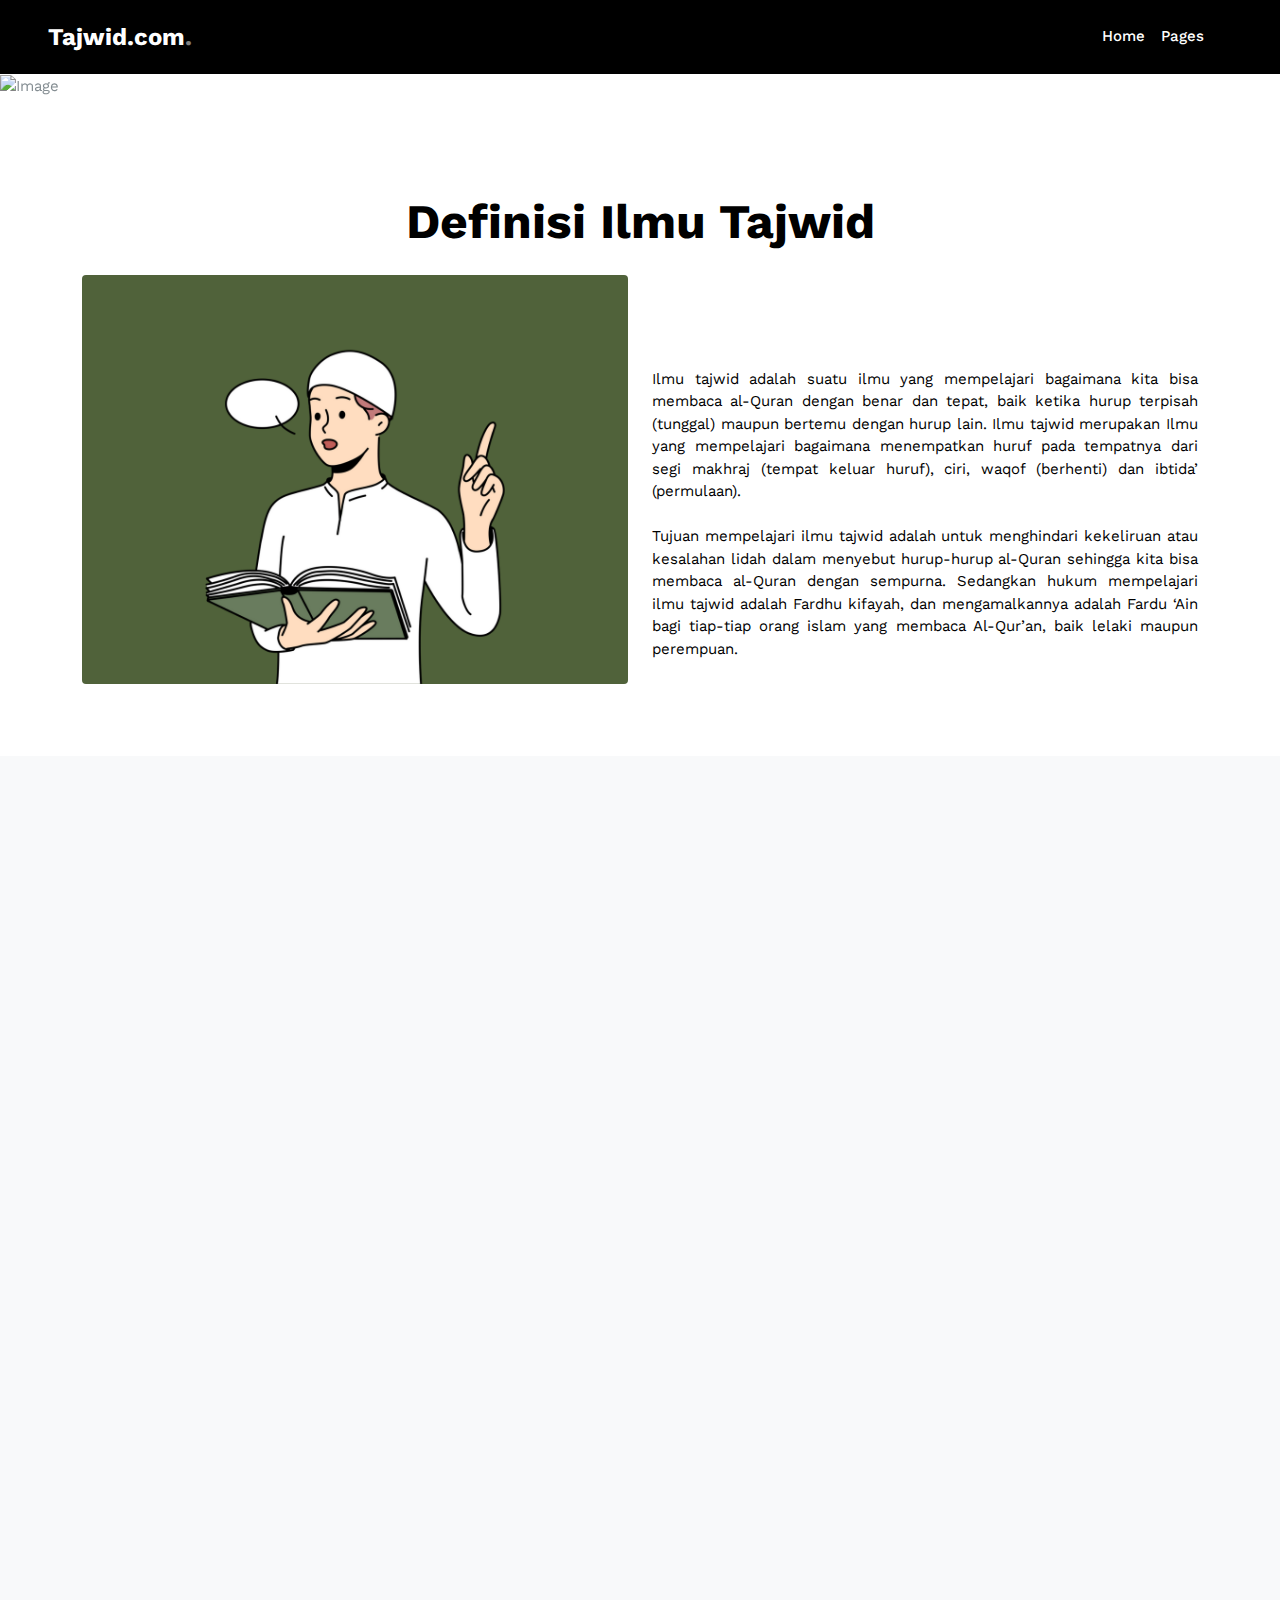
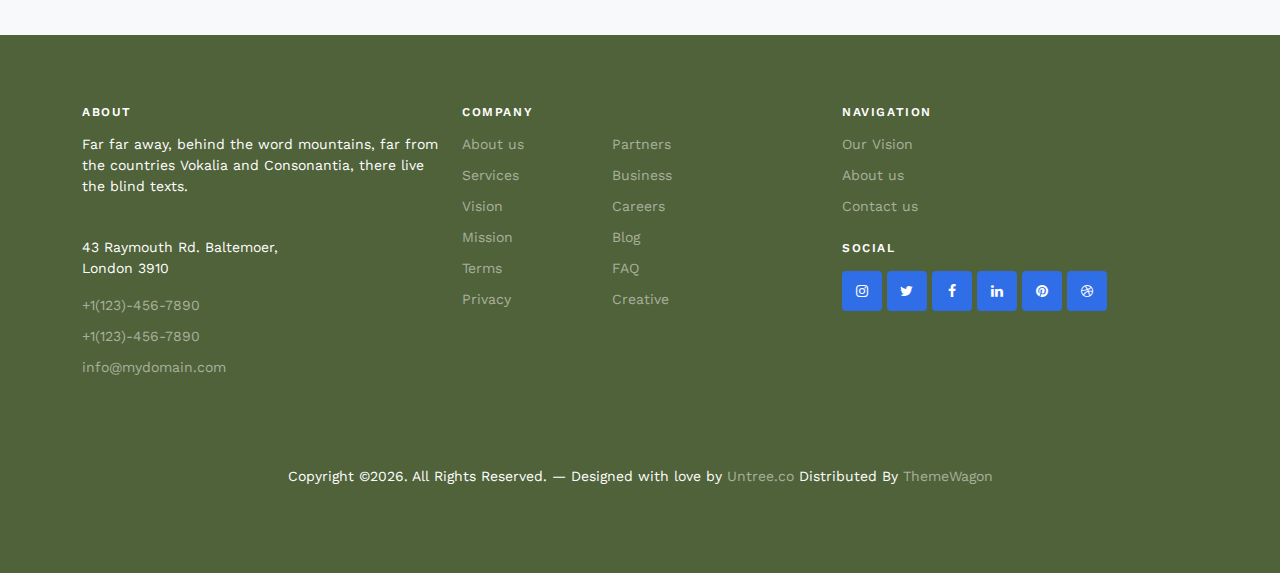
==== index.html @ 6457225d "first commit" ====
<!doctype html>
<html lang="en">
<head>
	<meta charset="utf-8">
	<meta name="viewport" content="width=device-width, initial-scale=1">
	<meta name="author" content="Untree.co">
	<link rel="shortcut icon" href="images/Logo.png">

	<meta name="description" content="" />
	<meta name="keywords" content="bootstrap, bootstrap5" />

	<link rel="preconnect" href="https://fonts.googleapis.com">
	<link rel="preconnect" href="https://fonts.gstatic.com" crossorigin>
	<link href="https://fonts.googleapis.com/css2?family=Work+Sans:wght@400;600;700&display=swap" rel="stylesheet">


	<link rel="stylesheet" href="fonts/icomoon/style.css">
	<link rel="stylesheet" href="fonts/flaticon/font/flaticon.css">

	<link rel="stylesheet" href="https://cdn.jsdelivr.net/npm/bootstrap-icons@1.8.1/font/bootstrap-icons.css">

	<link rel="stylesheet" href="css/tiny-slider.css">
	<link rel="stylesheet" href="css/aos.css">
	<link rel="stylesheet" href="css/glightbox.min.css">
	<link rel="stylesheet" href="css/style.css">

	<link rel="stylesheet" href="css/flatpickr.min.css">


	<title>Tajwid.com &mdash; Belajar Ngaji Yuk</title>
</head>
<body>

	<div class="site-mobile-menu site-navbar-target">
		<div class="site-mobile-menu-header">
			<div class="site-mobile-menu-close">
				<span class="icofont-close js-menu-toggle"></span>
			</div>
		</div>
		<div class="site-mobile-menu-body"></div>
	</div>

	<nav class="navbar navbar-expand-lg navbar-light py-lg-0 px-lg-5 wow fadeIn" data-wow-delay="0.1s" style="background-color: black;">
			<a href="index.html" class="logo m-0 float-start" >
			Tajwid.com<span class="text-black">.</span></a>
		
		<button type="button" class="navbar-toggler me-4" data-bs-toggle="collapse"
			data-bs-target="#navbarCollapse">
			<span class="navbar-toggler-icon"></span>
		</button>
		<div class="collapse navbar-collapse" id="navbarCollapse">
			<div class="navbar-nav ms-auto p-4 p-lg-0">
				<a href="index.html" class="nav-item nav-link active text-white">Home</a>
				<div class="nav-item dropdown">
					<a href="#" class="nav-link dropdown-toggle text-white" data-bs-toggle="dropdown">Pages</a>
					<div class="dropdown-menu border-light m-0">
						<a href="./Nun Sukun.html" class="dropdown-item">Hukum Nun Sukun & Tanwin</a>
						<a href="./injil.html" class="dropdown-item">Hukum Sukun Mati</a>
						<a href="./zabur.html" class="dropdown-item">Hukum Nun & Mim Tasydid</a>
						<a href="./alquran.html" class="dropdown-item">Hukum Lam Ta'rif</a>
					</div>
		</div>
	</nav>


	
	<div class="container-fluid p-0 mb-5 wow fadeIn" data-wow-delay="0.1s">
        <div id="header-carousel" class="carousel slide carousel-fade" data-bs-ride="carousel">
            <div class="carousel-inner">
                <div class="carousel-item active">
                    <img class="w-100" src="images/Landing Page.png" alt="Image">
                    <div class="carousel-caption">
                        <div class="container">
                            <div class="row justify-content-start">
                            </div>
                        </div>
                    </div>
                </div>
                <div class="carousel-item">
                    <img class="w-100" src="images/Landing Page.png" alt="Image">
                    <div class="carousel-caption">
                        <div class="container">
                            <div class="row justify-content-start">
                            </div>
                        </div>
                    </div>
                </div>
            </div>
        </div>
    </div>

	<div class="container-xxl py-5">
        <div class="container">
			<h1 class="display-5 mb-4 text-black text-center">Definisi Ilmu Tajwid</h1>
            <div class="row g-4 align-items-end mb-4">
                <div class="col-lg-6 wow fadeInUp" data-wow-delay="0.1s">
                    <img class="img-fluid rounded" src="images/Definisi (2).png">
                </div>
                <div class="col-lg-6 wow fadeInUp" data-wow-delay="0.3s">
                    <p class="mb-4 text-black justify-content-center" align="justify">
					Ilmu tajwid adalah suatu ilmu yang mempelajari bagaimana kita bisa membaca al-Quran dengan benar dan tepat, baik ketika hurup terpisah (tunggal) maupun bertemu dengan hurup lain. Ilmu tajwid merupakan Ilmu  yang  mempelajari  bagaimana  menempatkan  huruf  pada  tempatnya  dari  segi  makhraj (tempat  keluar  huruf),  ciri,  waqof (berhenti) dan ibtida’ (permulaan).
                    <br>
                    <br>
					Tujuan mempelajari ilmu tajwid adalah untuk menghindari kekeliruan atau kesalahan lidah dalam menyebut hurup-hurup al-Quran sehingga kita bisa membaca al-Quran dengan sempurna. Sedangkan hukum mempelajari ilmu tajwid adalah Fardhu kifayah, dan mengamalkannya adalah Fardu ‘Ain bagi tiap-tiap orang islam yang membaca Al-Qur’an, baik lelaki maupun perempuan.
                    </p>
                    </div>
                </div>
            </div>
        </div>
    </div>
	


<div class="section sec-portfolio bg-light pb-5	">
	<div class="container">
		<div class="row mb-5">
			<div class="col-lg-5 mx-auto text-center ">
				<h2 class="heading text-primary mb-3 text-black" data-aos="fade-up" data-aos-delay="0">Materi dalam Ilmu Tajwid</h2>
				<p class="mb-4" data-aos="fade-up" data-aos-delay="100">Mau belajar apa hari ini? </p>

				<div id="post-slider-nav" data-aos="fade-up" data-aos-delay="200">
					<button class="btn btn-primary py-2" class="prev" data-controls="prev">Prev</button>
					<button class="btn btn-primary py-2" class="next" data-controls="next">Next</button>
				</div>

			</div>
		</div>
	</div>

	<div class="post-slider-wrap" data-aos="fade-up" data-aos-delay="300">



		<div id="post-slider" class="post-slider">
			<div class="item">
				<a href="Nun Sukun.html" class="card d-block">
					<img src="images/Nun Sukun dan tanwin.jpeg" class="card-img-top" alt="Image">
					<div class="card-body">
						<h1 class="card-title text-white text-center">Hukum Nun Sukun & Tanwin</h1>
					</div>
				</a>
			</div>
			<div class="item">
				<a href="Mim Sukun.html" class="card d-block">
					<img src="images/Mim mati.jpeg" class="card-img-top" alt="Image">
					<div class="card-body">
						<h1 class="card-title text-white text-center">Hukum Mim Sukun</h1>
					</div>
				</a>
			</div>
			<div class="item">
				<a href="case-study.html" class="card d-block">
					<img src="images/Gunnah.jpeg" class="card-img-top" alt="Image">
					<div class="card-body">
						<h1 class="card-title text-white text-center">Hukum Mim & Nun Tasydid</h1>
					</div>
				</a>
			</div>
			<div class="item">
				<a href="case-study.html" class="card d-block">
					<img src="images/Alif Lam.jpeg" class="card-img-top" alt="Image">
					<div class="card-body">
						<h1 class="card-title text-white text-center">Hukum Lam Ta'rif</h1>
					</div>
				</a>
			</div>
			<div class="item">
				<a href="case-study.html" class="card d-block">
					<img src="images/Allah.jpeg" class="card-img-top" alt="Image">
					<div class="card-body">
						<h1 class="card-title text-white text-center">Hukum Lam Tebal dan Tipis</h1>
					</div>
				</a>
			</div>
			<div class="item">
				<a href="case-study.html" class="card d-block">
					<img src="images/Mad.jpeg" class="card-img-top" alt="Image">
					<div class="card-body">
						<h1 class="card-title text-white text-center">Hukum Bacaan Panjang</h1>
					</div>
				</a>
			</div>
			<div class="item">
				<a href="case-study.html" class="card d-block">
					<img src="images/Qalqalah.jpeg" class="card-img-top" alt="Image">
					<div class="card-body">
						<h1 class="card-title text-white text-center">Hukum Qalqalah</h1>
					</div>
				</a>
			</div>
		</div>
	</div>


</div>

<!--div class="section sec-testimonial bg-light">
	<div class="container">
		<div class="row mb-5 justify-content-center">
			<div class="col-lg-6 text-center">
				<h2 class="heading text-primary">Testimonials</h2>
			</div>

		</div>


		<div class="testimonial-slider-wrap">
			<div class="testimonial-slider" id="testimonial-slider">
				<div class="item">
					<div class="testimonial-half d-lg-flex bg-white">
						<div class="img" style="background-image: url('images/img-4.jpg')">

						</div>
						<div class="text">
							<blockquote>
								<p>Far far away, behind the word mountains, far from the countries Vokalia and Consonantia, there live the blind texts. Separated they live in Bookmarksgrove right at the coast of the Semantics, a large language ocean.</p>
							</blockquote>
							<div class="author">
								<strong class="d-block text-black">John Campbell</strong>
								<span>CEO & Co-founder</span>
							</div>
						</div>
					</div>
				</div>

				<div class="item">
					<div class="testimonial-half d-lg-flex bg-white">
						<div class="img" style="background-image: url('images/img-3.jpg')">

						</div>
						<div class="text">
							<blockquote>
								<p>Far far away, behind the word mountains, far from the countries Vokalia and Consonantia, there live the blind texts. Separated they live in Bookmarksgrove right at the coast of the Semantics, a large language ocean.</p>
							</blockquote>
							<div class="author">
								<strong class="d-block text-black">John Campbell</strong>
								<span>CEO & Co-founder</span>
							</div>
						</div>
					</div>
				</div>

				<div class="item">
					<div class="testimonial-half d-lg-flex bg-white">
						<div class="img" style="background-image: url('images/img-2.jpg')">

						</div>
						<div class="text">
							<blockquote>
								<p>Far far away, behind the word mountains, far from the countries Vokalia and Consonantia, there live the blind texts. Separated they live in Bookmarksgrove right at the coast of the Semantics, a large language ocean.</p>
							</blockquote>
							<div class="author">
								<strong class="d-block text-black">John Campbell</strong>
								<span>CEO & Co-founder</span>
							</div>
						</div>
					</div>
				</div>
			</div>
		</div>
	</div>
</div>



<div class="section sec-news">
	<div class="container">
		<div class="row mb-5">
			<div class="col-lg-7">
				<h2 class="heading text-primary">Latest News</h2>
			</div>
		</div>

		<div class="row">
			<div class="col-lg-4">
				<div class="card post-entry">
					<a href="single.html"><img src="images/img-1.jpg" class="card-img-top" alt="Image"></a>
					<div class="card-body">
						<div><span class="text-uppercase font-weight-bold date">Jan 20, 2021</span></div>
						<h5 class="card-title"><a href="single.html">Behind the word mountains</a></h5>
						<p>Far far away, behind the word mountains, far from the countries Vokalia and Consonantia, there live the blind texts. </p>
						<p class="mt-5 mb-0"><a href="#">Read more</a></p>
					</div>
				</div>
			</div>

			<div class="col-lg-4">
				<div class="card post-entry">
					<a href="single.html"><img src="images/img-2.jpg" class="card-img-top" alt="Image"></a>
					<div class="card-body">
						<div><span class="text-uppercase font-weight-bold date">Jan 20, 2021</span></div>
						<h5 class="card-title"><a href="single.html">Behind the word mountains</a></h5>
						<p>Far far away, behind the word mountains, far from the countries Vokalia and Consonantia, there live the blind texts. </p>
						<p class="mt-5 mb-0"><a href="#">Read more</a></p>
					</div>
				</div>
			</div>

			<div class="col-lg-4">
				<div class="card post-entry">
					<a href="single.html"><img src="images/img-3.jpg" class="card-img-top" alt="Image"></a>
					<div class="card-body">
						<div><span class="text-uppercase font-weight-bold date">Jan 20, 2021</span></div>
						<h5 class="card-title"><a href="single.html">Behind the word mountains</a></h5>
						<p>Far far away, behind the word mountains, far from the countries Vokalia and Consonantia, there live the blind texts. </p>
						<p class="mt-5 mb-0"><a href="single.html">Read more</a></p>
					</div>
				</div>
			</div>


		</div>
	</div>
</div-->

<div class="site-footer">
	<div class="container">
		<div class="row">
			<div class="col-lg-4">
				<div class="widget">
					<h3>About</h3>
					<p>Far far away, behind the word mountains, far from the countries Vokalia and Consonantia, there live the blind texts.</p>
				</div> <!-- /.widget -->
				<div class="widget">
					<address>43 Raymouth Rd. Baltemoer, <br> London 3910</address>
					<ul class="list-unstyled links">
						<li><a href="tel://11234567890">+1(123)-456-7890</a></li>
						<li><a href="tel://11234567890">+1(123)-456-7890</a></li>
						<li><a href="mailto:info@mydomain.com">info@mydomain.com</a></li>
					</ul>
				</div> <!-- /.widget -->
			</div> <!-- /.col-lg-4 -->
			<div class="col-lg-4">
				<div class="widget">
					<h3>Company</h3>
					<ul class="list-unstyled float-start links">
						<li><a href="#">About us</a></li>
						<li><a href="#">Services</a></li>
						<li><a href="#">Vision</a></li>
						<li><a href="#">Mission</a></li>
						<li><a href="#">Terms</a></li>
						<li><a href="#">Privacy</a></li>
					</ul>
					<ul class="list-unstyled float-start links">
						<li><a href="#">Partners</a></li>
						<li><a href="#">Business</a></li>
						<li><a href="#">Careers</a></li>
						<li><a href="#">Blog</a></li>
						<li><a href="#">FAQ</a></li>
						<li><a href="#">Creative</a></li>
					</ul>
				</div> <!-- /.widget -->
			</div> <!-- /.col-lg-4 -->
			<div class="col-lg-4">
				<div class="widget">
					<h3>Navigation</h3>
					<ul class="list-unstyled links mb-4">
						<li><a href="#">Our Vision</a></li>
						<li><a href="#">About us</a></li>
						<li><a href="#">Contact us</a></li>
					</ul>

					<h3>Social</h3>
					<ul class="list-unstyled social">
						<li><a href="#"><span class="icon-instagram"></span></a></li>
						<li><a href="#"><span class="icon-twitter"></span></a></li>
						<li><a href="#"><span class="icon-facebook"></span></a></li>
						<li><a href="#"><span class="icon-linkedin"></span></a></li>
						<li><a href="#"><span class="icon-pinterest"></span></a></li>
						<li><a href="#"><span class="icon-dribbble"></span></a></li>
					</ul>
				</div> <!-- /.widget -->
			</div> <!-- /.col-lg-4 -->
		</div> <!-- /.row -->

		<div class="row mt-5">
			<div class="col-12 text-center">
					<!-- 
              **==========
              NOTE: 
              Please don't remove this copyright link unless you buy the license here https://untree.co/license/  
              **==========
            -->

            <p>Copyright &copy;<script>document.write(new Date().getFullYear());</script>. All Rights Reserved. &mdash; Designed with love by <a href="https://untree.co">Untree.co</a> Distributed By <a href="https://themewagon.com">ThemeWagon</a> <!-- License information: https://untree.co/license/ -->
            </p>
          </div>
        </div>
      </div> <!-- /.container -->
    </div> <!-- /.site-footer -->

    <!-- Preloader -->
    <div id="overlayer"></div>
    <div class="loader">
    	<div class="spinner-border text-primary" role="status">
    		<span class="visually-hidden">Loading...</span>
    	</div>
    </div>


    <script src="js/bootstrap.bundle.min.js"></script>
    <script src="js/tiny-slider.js"></script>

    <script src="js/flatpickr.min.js"></script>


    <script src="js/aos.js"></script>
    <script src="js/glightbox.min.js"></script>
    <script src="js/navbar.js"></script>
    <script src="js/counter.js"></script>
    <script src="js/custom.js"></script>
  </body>
  </html>
---- fonts/icomoon/style.css ----
@font-face {
  font-family: 'icomoon';
  src:  url('fonts/icomoon.eot?10si43');
  src:  url('fonts/icomoon.eot?10si43#iefix') format('embedded-opentype'),
    url('fonts/icomoon.ttf?10si43') format('truetype'),
    url('fonts/icomoon.woff?10si43') format('woff'),
    url('fonts/icomoon.svg?10si43#icomoon') format('svg');
  font-weight: normal;
  font-style: normal;
}

[class^="icon-"], [class*=" icon-"] {
  /* use !important to prevent issues with browser extensions that change fonts */
  font-family: 'icomoon' !important;
  speak: none;
  font-style: normal;
  font-weight: normal;
  font-variant: normal;
  text-transform: none;
  line-height: 1;

  /* Better Font Rendering =========== */
  -webkit-font-smoothing: antialiased;
  -moz-osx-font-smoothing: grayscale;
}

.icon-asterisk:before {
  content: "\f069";
}
.icon-plus:before {
  content: "\f067";
}
.icon-question:before {
  content: "\f128";
}
.icon-minus:before {
  content: "\f068";
}
.icon-glass:before {
  content: "\f000";
}
.icon-music:before {
  content: "\f001";
}
.icon-search:before {
  content: "\f002";
}
.icon-envelope-o:before {
  content: "\f003";
}
.icon-heart:before {
  content: "\f004";
}
.icon-star:before {
  content: "\f005";
}
.icon-star-o:before {
  content: "\f006";
}
.icon-user:before {
  content: "\f007";
}
.icon-film:before {
  content: "\f008";
}
.icon-th-large:before {
  content: "\f009";
}
.icon-th:before {
  content: "\f00a";
}
.icon-th-list:before {
  content: "\f00b";
}
.icon-check:before {
  content: "\f00c";
}
.icon-close:before {
  content: "\f00d";
}
.icon-remove:before {
  content: "\f00d";
}
.icon-times:before {
  content: "\f00d";
}
.icon-search-plus:before {
  content: "\f00e";
}
.icon-search-minus:before {
  content: "\f010";
}
.icon-power-off:before {
  content: "\f011";
}
.icon-signal:before {
  content: "\f012";
}
.icon-cog:before {
  content: "\f013";
}
.icon-gear:before {
  content: "\f013";
}
.icon-trash-o:before {
  content: "\f014";
}
.icon-home:before {
  content: "\f015";
}
.icon-file-o:before {
  content: "\f016";
}
.icon-clock-o:before {
  content: "\f017";
}
.icon-road:before {
  content: "\f018";
}
.icon-download:before {
  content: "\f019";
}
.icon-arrow-circle-o-down:before {
  content: "\f01a";
}
.icon-arrow-circle-o-up:before {
  content: "\f01b";
}
.icon-inbox:before {
  content: "\f01c";
}
.icon-play-circle-o:before {
  content: "\f01d";
}
.icon-repeat:before {
  content: "\f01e";
}
.icon-rotate-right:before {
  content: "\f01e";
}
.icon-refresh:before {
  content: "\f021";
}
.icon-list-alt:before {
  content: "\f022";
}
.icon-lock:before {
  content: "\f023";
}
.icon-flag:before {
  content: "\f024";
}
.icon-headphones:before {
  content: "\f025";
}
.icon-volume-off:before {
  content: "\f026";
}
.icon-volume-down:before {
  content: "\f027";
}
.icon-volume-up:before {
  content: "\f028";
}
.icon-qrcode:before {
  content: "\f029";
}
.icon-barcode:before {
  content: "\f02a";
}
.icon-tag:before {
  content: "\f02b";
}
.icon-tags:before {
  content: "\f02c";
}
.icon-book:before {
  content: "\f02d";
}
.icon-bookmark:before {
  content: "\f02e";
}
.icon-print:before {
  content: "\f02f";
}
.icon-camera:before {
  content: "\f030";
}
.icon-font:before {
  content: "\f031";
}
.icon-bold:before {
  content: "\f032";
}
.icon-italic:before {
  content: "\f033";
}
.icon-text-height:before {
  content: "\f034";
}
.icon-text-width:before {
  content: "\f035";
}
.icon-align-left:before {
  content: "\f036";
}
.icon-align-center:before {
  content: "\f037";
}
.icon-align-right:before {
  content: "\f038";
}
.icon-align-justify:before {
  content: "\f039";
}
.icon-list:before {
  content: "\f03a";
}
.icon-dedent:before {
  content: "\f03b";
}
.icon-outdent:before {
  content: "\f03b";
}
.icon-indent:before {
  content: "\f03c";
}
.icon-video-camera:before {
  content: "\f03d";
}
.icon-image:before {
  content: "\f03e";
}
.icon-photo:before {
  content: "\f03e";
}
.icon-picture-o:before {
  content: "\f03e";
}
.icon-pencil:before {
  content: "\f040";
}
.icon-map-marker:before {
  content: "\f041";
}
.icon-adjust:before {
  content: "\f042";
}
.icon-tint:before {
  content: "\f043";
}
.icon-edit:before {
  content: "\f044";
}
.icon-pencil-square-o:before {
  content: "\f044";
}
.icon-share-square-o:before {
  content: "\f045";
}
.icon-check-square-o:before {
  content: "\f046";
}
.icon-arrows:before {
  content: "\f047";
}
.icon-step-backward:before {
  content: "\f048";
}
.icon-fast-backward:before {
  content: "\f049";
}
.icon-backward:before {
  content: "\f04a";
}
.icon-play:before {
  content: "\f04b";
}
.icon-pause:before {
  content: "\f04c";
}
.icon-stop:before {
  content: "\f04d";
}
.icon-forward:before {
  content: "\f04e";
}
.icon-fast-forward:before {
  content: "\f050";
}
.icon-step-forward:before {
  content: "\f051";
}
.icon-eject:before {
  content: "\f052";
}
.icon-chevron-left:before {
  content: "\f053";
}
.icon-chevron-right:before {
  content: "\f054";
}
.icon-plus-circle:before {
  content: "\f055";
}
.icon-minus-circle:before {
  content: "\f056";
}
.icon-times-circle:before {
  content: "\f057";
}
.icon-check-circle:before {
  content: "\f058";
}
.icon-question-circle:before {
  content: "\f059";
}
.icon-info-circle:before {
  content: "\f05a";
}
.icon-crosshairs:before {
  content: "\f05b";
}
.icon-times-circle-o:before {
  content: "\f05c";
}
.icon-check-circle-o:before {
  content: "\f05d";
}
.icon-ban:before {
  content: "\f05e";
}
.icon-arrow-left:before {
  content: "\f060";
}
.icon-arrow-right:before {
  content: "\f061";
}
.icon-arrow-up:before {
  content: "\f062";
}
.icon-arrow-down:before {
  content: "\f063";
}
.icon-mail-forward:before {
  content: "\f064";
}
.icon-share:before {
  content: "\f064";
}
.icon-expand:before {
  content: "\f065";
}
.icon-compress:before {
  content: "\f066";
}
.icon-exclamation-circle:before {
  content: "\f06a";
}
.icon-gift:before {
  content: "\f06b";
}
.icon-leaf:before {
  content: "\f06c";
}
.icon-fire:before {
  content: "\f06d";
}
.icon-eye:before {
  content: "\f06e";
}
.icon-eye-slash:before {
  content: "\f070";
}
.icon-exclamation-triangle:before {
  content: "\f071";
}
.icon-warning:before {
  content: "\f071";
}
.icon-plane:before {
  content: "\f072";
}
.icon-calendar:before {
  content: "\f073";
}
.icon-random:before {
  content: "\f074";
}
.icon-comment:before {
  content: "\f075";
}
.icon-magnet:before {
  content: "\f076";
}
.icon-chevron-up:before {
  content: "\f077";
}
.icon-chevron-down:before {
  content: "\f078";
}
.icon-retweet:before {
  content: "\f079";
}
.icon-shopping-cart:before {
  content: "\f07a";
}
.icon-folder:before {
  content: "\f07b";
}
.icon-folder-open:before {
  content: "\f07c";
}
.icon-arrows-v:before {
  content: "\f07d";
}
.icon-arrows-h:before {
  content: "\f07e";
}
.icon-bar-chart:before {
  content: "\f080";
}
.icon-bar-chart-o:before {
  content: "\f080";
}
.icon-twitter-square:before {
  content: "\f081";
}
.icon-facebook-square:before {
  content: "\f082";
}
.icon-camera-retro:before {
  content: "\f083";
}
.icon-key:before {
  content: "\f084";
}
.icon-cogs:before {
  content: "\f085";
}
.icon-gears:before {
  content: "\f085";
}
.icon-comments:before {
  content: "\f086";
}
.icon-thumbs-o-up:before {
  content: "\f087";
}
.icon-thumbs-o-down:before {
  content: "\f088";
}
.icon-star-half:before {
  content: "\f089";
}
.icon-heart-o:before {
  content: "\f08a";
}
.icon-sign-out:before {
  content: "\f08b";
}
.icon-linkedin-square:before {
  content: "\f08c";
}
.icon-thumb-tack:before {
  content: "\f08d";
}
.icon-external-link:before {
  content: "\f08e";
}
.icon-sign-in:before {
  content: "\f090";
}
.icon-trophy:before {
  content: "\f091";
}
.icon-github-square:before {
  content: "\f092";
}
.icon-upload:before {
  content: "\f093";
}
.icon-lemon-o:before {
  content: "\f094";
}
.icon-phone:before {
  content: "\f095";
}
.icon-square-o:before {
  content: "\f096";
}
.icon-bookmark-o:before {
  content: "\f097";
}
.icon-phone-square:before {
  content: "\f098";
}
.icon-twitter:before {
  content: "\f099";
}
.icon-facebook:before {
  content: "\f09a";
}
.icon-facebook-f:before {
  content: "\f09a";
}
.icon-github:before {
  content: "\f09b";
}
.icon-unlock:before {
  content: "\f09c";
}
.icon-credit-card:before {
  content: "\f09d";
}
.icon-feed:before {
  content: "\f09e";
}
.icon-rss:before {
  content: "\f09e";
}
.icon-hdd-o:before {
  content: "\f0a0";
}
.icon-bullhorn:before {
  content: "\f0a1";
}
.icon-bell-o:before {
  content: "\f0a2";
}
.icon-certificate:before {
  content: "\f0a3";
}
.icon-hand-o-right:before {
  content: "\f0a4";
}
.icon-hand-o-left:before {
  content: "\f0a5";
}
.icon-hand-o-up:before {
  content: "\f0a6";
}
.icon-hand-o-down:before {
  content: "\f0a7";
}
.icon-arrow-circle-left:before {
  content: "\f0a8";
}
.icon-arrow-circle-right:before {
  content: "\f0a9";
}
.icon-arrow-circle-up:before {
  content: "\f0aa";
}
.icon-arrow-circle-down:before {
  content: "\f0ab";
}
.icon-globe:before {
  content: "\f0ac";
}
.icon-wrench:before {
  content: "\f0ad";
}
.icon-tasks:before {
  content: "\f0ae";
}
.icon-filter:before {
  content: "\f0b0";
}
.icon-briefcase:before {
  content: "\f0b1";
}
.icon-arrows-alt:before {
  content: "\f0b2";
}
.icon-group:before {
  content: "\f0c0";
}
.icon-users:before {
  content: "\f0c0";
}
.icon-chain:before {
  content: "\f0c1";
}
.icon-link:before {
  content: "\f0c1";
}
.icon-cloud:before {
  content: "\f0c2";
}
.icon-flask:before {
  content: "\f0c3";
}
.icon-cut:before {
  content: "\f0c4";
}
.icon-scissors:before {
  content: "\f0c4";
}
.icon-copy:before {
  content: "\f0c5";
}
.icon-files-o:before {
  content: "\f0c5";
}
.icon-paperclip:before {
  content: "\f0c6";
}
.icon-floppy-o:before {
  content: "\f0c7";
}
.icon-save:before {
  content: "\f0c7";
}
.icon-square:before {
  content: "\f0c8";
}
.icon-bars:before {
  content: "\f0c9";
}
.icon-navicon:before {
  content: "\f0c9";
}
.icon-reorder:before {
  content: "\f0c9";
}
.icon-list-ul:before {
  content: "\f0ca";
}
.icon-list-ol:before {
  content: "\f0cb";
}
.icon-strikethrough:before {
  content: "\f0cc";
}
.icon-underline:before {
  content: "\f0cd";
}
.icon-table:before {
  content: "\f0ce";
}
.icon-magic:before {
  content: "\f0d0";
}
.icon-truck:before {
  content: "\f0d1";
}
.icon-pinterest:before {
  content: "\f0d2";
}
.icon-pinterest-square:before {
  content: "\f0d3";
}
.icon-google-plus-square:before {
  content: "\f0d4";
}
.icon-google-plus:before {
  content: "\f0d5";
}
.icon-money:before {
  content: "\f0d6";
}
.icon-caret-down:before {
  content: "\f0d7";
}
.icon-caret-up:before {
  content: "\f0d8";
}
.icon-caret-left:before {
  content: "\f0d9";
}
.icon-caret-right:before {
  content: "\f0da";
}
.icon-columns:before {
  content: "\f0db";
}
.icon-sort:before {
  content: "\f0dc";
}
.icon-unsorted:before {
  content: "\f0dc";
}
.icon-sort-desc:before {
  content: "\f0dd";
}
.icon-sort-down:before {
  content: "\f0dd";
}
.icon-sort-asc:before {
  content: "\f0de";
}
.icon-sort-up:before {
  content: "\f0de";
}
.icon-envelope:before {
  content: "\f0e0";
}
.icon-linkedin:before {
  content: "\f0e1";
}
.icon-rotate-left:before {
  content: "\f0e2";
}
.icon-undo:before {
  content: "\f0e2";
}
.icon-gavel:before {
  content: "\f0e3";
}
.icon-legal:before {
  content: "\f0e3";
}
.icon-dashboard:before {
  content: "\f0e4";
}
.icon-tachometer:before {
  content: "\f0e4";
}
.icon-comment-o:before {
  content: "\f0e5";
}
.icon-comments-o:before {
  content: "\f0e6";
}
.icon-bolt:before {
  content: "\f0e7";
}
.icon-flash:before {
  content: "\f0e7";
}
.icon-sitemap:before {
  content: "\f0e8";
}
.icon-umbrella:before {
  content: "\f0e9";
}
.icon-clipboard:before {
  content: "\f0ea";
}
.icon-paste:before {
  content: "\f0ea";
}
.icon-lightbulb-o:before {
  content: "\f0eb";
}
.icon-exchange:before {
  content: "\f0ec";
}
.icon-cloud-download:before {
  content: "\f0ed";
}
.icon-cloud-upload:before {
  content: "\f0ee";
}
.icon-user-md:before {
  content: "\f0f0";
}
.icon-stethoscope:before {
  content: "\f0f1";
}
.icon-suitcase:before {
  content: "\f0f2";
}
.icon-bell:before {
  content: "\f0f3";
}
.icon-coffee:before {
  content: "\f0f4";
}
.icon-cutlery:before {
  content: "\f0f5";
}
.icon-file-text-o:before {
  content: "\f0f6";
}
.icon-building-o:before {
  content: "\f0f7";
}
.icon-hospital-o:before {
  content: "\f0f8";
}
.icon-ambulance:before {
  content: "\f0f9";
}
.icon-medkit:before {
  content: "\f0fa";
}
.icon-fighter-jet:before {
  content: "\f0fb";
}
.icon-beer:before {
  content: "\f0fc";
}
.icon-h-square:before {
  content: "\f0fd";
}
.icon-plus-square:before {
  content: "\f0fe";
}
.icon-angle-double-left:before {
  content: "\f100";
}
.icon-angle-double-right:before {
  content: "\f101";
}
.icon-angle-double-up:before {
  content: "\f102";
}
.icon-angle-double-down:before {
  content: "\f103";
}
.icon-angle-left:before {
  content: "\f104";
}
.icon-angle-right:before {
  content: "\f105";
}
.icon-angle-up:before {
  content: "\f106";
}
.icon-angle-down:before {
  content: "\f107";
}
.icon-desktop:before {
  content: "\f108";
}
.icon-laptop:before {
  content: "\f109";
}
.icon-tablet:before {
  content: "\f10a";
}
.icon-mobile:before {
  content: "\f10b";
}
.icon-mobile-phone:before {
  content: "\f10b";
}
.icon-circle-o:before {
  content: "\f10c";
}
.icon-quote-left:before {
  content: "\f10d";
}
.icon-quote-right:before {
  content: "\f10e";
}
.icon-spinner:before {
  content: "\f110";
}
.icon-circle:before {
  content: "\f111";
}
.icon-mail-reply:before {
  content: "\f112";
}
.icon-reply:before {
  content: "\f112";
}
.icon-github-alt:before {
  content: "\f113";
}
.icon-folder-o:before {
  content: "\f114";
}
.icon-folder-open-o:before {
  content: "\f115";
}
.icon-smile-o:before {
  content: "\f118";
}
.icon-frown-o:before {
  content: "\f119";
}
.icon-meh-o:before {
  content: "\f11a";
}
.icon-gamepad:before {
  content: "\f11b";
}
.icon-keyboard-o:before {
  content: "\f11c";
}
.icon-flag-o:before {
  content: "\f11d";
}
.icon-flag-checkered:before {
  content: "\f11e";
}
.icon-terminal:before {
  content: "\f120";
}
.icon-code:before {
  content: "\f121";
}
.icon-mail-reply-all:before {
  content: "\f122";
}
.icon-reply-all:before {
  content: "\f122";
}
.icon-star-half-empty:before {
  content: "\f123";
}
.icon-star-half-full:before {
  content: "\f123";
}
.icon-star-half-o:before {
  content: "\f123";
}
.icon-location-arrow:before {
  content: "\f124";
}
.icon-crop:before {
  content: "\f125";
}
.icon-code-fork:before {
  content: "\f126";
}
.icon-chain-broken:before {
  content: "\f127";
}
.icon-unlink:before {
  content: "\f127";
}
.icon-info:before {
  content: "\f129";
}
.icon-exclamation:before {
  content: "\f12a";
}
.icon-superscript:before {
  content: "\f12b";
}
.icon-subscript:before {
  content: "\f12c";
}
.icon-eraser:before {
  content: "\f12d";
}
.icon-puzzle-piece:before {
  content: "\f12e";
}
.icon-microphone:before {
  content: "\f130";
}
.icon-microphone-slash:before {
  content: "\f131";
}
.icon-shield:before {
  content: "\f132";
}
.icon-calendar-o:before {
  content: "\f133";
}
.icon-fire-extinguisher:before {
  content: "\f134";
}
.icon-rocket:before {
  content: "\f135";
}
.icon-maxcdn:before {
  content: "\f136";
}
.icon-chevron-circle-left:before {
  content: "\f137";
}
.icon-chevron-circle-right:before {
  content: "\f138";
}
.icon-chevron-circle-up:before {
  content: "\f139";
}
.icon-chevron-circle-down:before {
  content: "\f13a";
}
.icon-html5:before {
  content: "\f13b";
}
.icon-css3:before {
  content: "\f13c";
}
.icon-anchor:before {
  content: "\f13d";
}
.icon-unlock-alt:before {
  content: "\f13e";
}
.icon-bullseye:before {
  content: "\f140";
}
.icon-ellipsis-h:before {
  content: "\f141";
}
.icon-ellipsis-v:before {
  content: "\f142";
}
.icon-rss-square:before {
  content: "\f143";
}
.icon-play-circle:before {
  content: "\f144";
}
.icon-ticket:before {
  content: "\f145";
}
.icon-minus-square:before {
  content: "\f146";
}
.icon-minus-square-o:before {
  content: "\f147";
}
.icon-level-up:before {
  content: "\f148";
}
.icon-level-down:before {
  content: "\f149";
}
.icon-check-square:before {
  content: "\f14a";
}
.icon-pencil-square:before {
  content: "\f14b";
}
.icon-external-link-square:before {
  content: "\f14c";
}
.icon-share-square:before {
  content: "\f14d";
}
.icon-compass:before {
  content: "\f14e";
}
.icon-caret-square-o-down:before {
  content: "\f150";
}
.icon-toggle-down:before {
  content: "\f150";
}
.icon-caret-square-o-up:before {
  content: "\f151";
}
.icon-toggle-up:before {
  content: "\f151";
}
.icon-caret-square-o-right:before {
  content: "\f152";
}
.icon-toggle-right:before {
  content: "\f152";
}
.icon-eur:before {
  content: "\f153";
}
.icon-euro:before {
  content: "\f153";
}
.icon-gbp:before {
  content: "\f154";
}
.icon-dollar:before {
  content: "\f155";
}
.icon-usd:before {
  content: "\f155";
}
.icon-inr:before {
  content: "\f156";
}
.icon-rupee:before {
  content: "\f156";
}
.icon-cny:before {
  content: "\f157";
}
.icon-jpy:before {
  content: "\f157";
}
.icon-rmb:before {
  content: "\f157";
}
.icon-yen:before {
  content: "\f157";
}
.icon-rouble:before {
  content: "\f158";
}
.icon-rub:before {
  content: "\f158";
}
.icon-ruble:before {
  content: "\f158";
}
.icon-krw:before {
  content: "\f159";
}
.icon-won:before {
  content: "\f159";
}
.icon-bitcoin:before {
  content: "\f15a";
}
.icon-btc:before {
  content: "\f15a";
}
.icon-file:before {
  content: "\f15b";
}
.icon-file-text:before {
  content: "\f15c";
}
.icon-sort-alpha-asc:before {
  content: "\f15d";
}
.icon-sort-alpha-desc:before {
  content: "\f15e";
}
.icon-sort-amount-asc:before {
  content: "\f160";
}
.icon-sort-amount-desc:before {
  content: "\f161";
}
.icon-sort-numeric-asc:before {
  content: "\f162";
}
.icon-sort-numeric-desc:before {
  content: "\f163";
}
.icon-thumbs-up:before {
  content: "\f164";
}
.icon-thumbs-down:before {
  content: "\f165";
}
.icon-youtube-square:before {
  content: "\f166";
}
.icon-youtube:before {
  content: "\f167";
}
.icon-xing:before {
  content: "\f168";
}
.icon-xing-square:before {
  content: "\f169";
}
.icon-youtube-play:before {
  content: "\f16a";
}
.icon-dropbox:before {
  content: "\f16b";
}
.icon-stack-overflow:before {
  content: "\f16c";
}
.icon-instagram:before {
  content: "\f16d";
}
.icon-flickr:before {
  content: "\f16e";
}
.icon-adn:before {
  content: "\f170";
}
.icon-bitbucket:before {
  content: "\f171";
}
.icon-bitbucket-square:before {
  content: "\f172";
}
.icon-tumblr:before {
  content: "\f173";
}
.icon-tumblr-square:before {
  content: "\f174";
}
.icon-long-arrow-down:before {
  content: "\f175";
}
.icon-long-arrow-up:before {
  content: "\f176";
}
.icon-long-arrow-left:before {
  content: "\f177";
}
.icon-long-arrow-right:before {
  content: "\f178";
}
.icon-apple:before {
  content: "\f179";
}
.icon-windows:before {
  content: "\f17a";
}
.icon-android:before {
  content: "\f17b";
}
.icon-linux:before {
  content: "\f17c";
}
.icon-dribbble:before {
  content: "\f17d";
}
.icon-skype:before {
  content: "\f17e";
}
.icon-foursquare:before {
  content: "\f180";
}
.icon-trello:before {
  content: "\f181";
}
.icon-female:before {
  content: "\f182";
}
.icon-male:before {
  content: "\f183";
}
.icon-gittip:before {
  content: "\f184";
}
.icon-gratipay:before {
  content: "\f184";
}
.icon-sun-o:before {
  content: "\f185";
}
.icon-moon-o:before {
  content: "\f186";
}
.icon-archive:before {
  content: "\f187";
}
.icon-bug:before {
  content: "\f188";
}
.icon-vk:before {
  content: "\f189";
}
.icon-weibo:before {
  content: "\f18a";
}
.icon-renren:before {
  content: "\f18b";
}
.icon-pagelines:before {
  content: "\f18c";
}
.icon-stack-exchange:before {
  content: "\f18d";
}
.icon-arrow-circle-o-right:before {
  content: "\f18e";
}
.icon-arrow-circle-o-left:before {
  content: "\f190";
}
.icon-caret-square-o-left:before {
  content: "\f191";
}
.icon-toggle-left:before {
  content: "\f191";
}
.icon-dot-circle-o:before {
  content: "\f192";
}
.icon-wheelchair:before {
  content: "\f193";
}
.icon-vimeo-square:before {
  content: "\f194";
}
.icon-try:before {
  content: "\f195";
}
.icon-turkish-lira:before {
  content: "\f195";
}
.icon-plus-square-o:before {
  content: "\f196";
}
.icon-space-shuttle:before {
  content: "\f197";
}
.icon-slack:before {
  content: "\f198";
}
.icon-envelope-square:before {
  content: "\f199";
}
.icon-wordpress:before {
  content: "\f19a";
}
.icon-openid:before {
  content: "\f19b";
}
.icon-bank:before {
  content: "\f19c";
}
.icon-institution:before {
  content: "\f19c";
}
.icon-university:before {
  content: "\f19c";
}
.icon-graduation-cap:before {
  content: "\f19d";
}
.icon-mortar-board:before {
  content: "\f19d";
}
.icon-yahoo:before {
  content: "\f19e";
}
.icon-google:before {
  content: "\f1a0";
}
.icon-reddit:before {
  content: "\f1a1";
}
.icon-reddit-square:before {
  content: "\f1a2";
}
.icon-stumbleupon-circle:before {
  content: "\f1a3";
}
.icon-stumbleupon:before {
  content: "\f1a4";
}
.icon-delicious:before {
  content: "\f1a5";
}
.icon-digg:before {
  content: "\f1a6";
}
.icon-pied-piper-pp:before {
  content: "\f1a7";
}
.icon-pied-piper-alt:before {
  content: "\f1a8";
}
.icon-drupal:before {
  content: "\f1a9";
}
.icon-joomla:before {
  content: "\f1aa";
}
.icon-language:before {
  content: "\f1ab";
}
.icon-fax:before {
  content: "\f1ac";
}
.icon-building:before {
  content: "\f1ad";
}
.icon-child:before {
  content: "\f1ae";
}
.icon-paw:before {
  content: "\f1b0";
}
.icon-spoon:before {
  content: "\f1b1";
}
.icon-cube:before {
  content: "\f1b2";
}
.icon-cubes:before {
  content: "\f1b3";
}
.icon-behance:before {
  content: "\f1b4";
}
.icon-behance-square:before {
  content: "\f1b5";
}
.icon-steam:before {
  content: "\f1b6";
}
.icon-steam-square:before {
  content: "\f1b7";
}
.icon-recycle:before {
  content: "\f1b8";
}
.icon-automobile:before {
  content: "\f1b9";
}
.icon-car:before {
  content: "\f1b9";
}
.icon-cab:before {
  content: "\f1ba";
}
.icon-taxi:before {
  content: "\f1ba";
}
.icon-tree:before {
  content: "\f1bb";
}
.icon-spotify:before {
  content: "\f1bc";
}
.icon-deviantart:before {
  content: "\f1bd";
}
.icon-soundcloud:before {
  content: "\f1be";
}
.icon-database:before {
  content: "\f1c0";
}
.icon-file-pdf-o:before {
  content: "\f1c1";
}
.icon-file-word-o:before {
  content: "\f1c2";
}
.icon-file-excel-o:before {
  content: "\f1c3";
}
.icon-file-powerpoint-o:before {
  content: "\f1c4";
}
.icon-file-image-o:before {
  content: "\f1c5";
}
.icon-file-photo-o:before {
  content: "\f1c5";
}
.icon-file-picture-o:before {
  content: "\f1c5";
}
.icon-file-archive-o:before {
  content: "\f1c6";
}
.icon-file-zip-o:before {
  content: "\f1c6";
}
.icon-file-audio-o:before {
  content: "\f1c7";
}
.icon-file-sound-o:before {
  content: "\f1c7";
}
.icon-file-movie-o:before {
  content: "\f1c8";
}
.icon-file-video-o:before {
  content: "\f1c8";
}
.icon-file-code-o:before {
  content: "\f1c9";
}
.icon-vine:before {
  content: "\f1ca";
}
.icon-codepen:before {
  content: "\f1cb";
}
.icon-jsfiddle:before {
  content: "\f1cc";
}
.icon-life-bouy:before {
  content: "\f1cd";
}
.icon-life-buoy:before {
  content: "\f1cd";
}
.icon-life-ring:before {
  content: "\f1cd";
}
.icon-life-saver:before {
  content: "\f1cd";
}
.icon-support:before {
  content: "\f1cd";
}
.icon-circle-o-notch:before {
  content: "\f1ce";
}
.icon-ra:before {
  content: "\f1d0";
}
.icon-rebel:before {
  content: "\f1d0";
}
.icon-resistance:before {
  content: "\f1d0";
}
.icon-empire:before {
  content: "\f1d1";
}
.icon-ge:before {
  content: "\f1d1";
}
.icon-git-square:before {
  content: "\f1d2";
}
.icon-git:before {
  content: "\f1d3";
}
.icon-hacker-news:before {
  content: "\f1d4";
}
.icon-y-combinator-square:before {
  content: "\f1d4";
}
.icon-yc-square:before {
  content: "\f1d4";
}
.icon-tencent-weibo:before {
  content: "\f1d5";
}
.icon-qq:before {
  content: "\f1d6";
}
.icon-wechat:before {
  content: "\f1d7";
}
.icon-weixin:before {
  content: "\f1d7";
}
.icon-paper-plane:before {
  content: "\f1d8";
}
.icon-send:before {
  content: "\f1d8";
}
.icon-paper-plane-o:before {
  content: "\f1d9";
}
.icon-send-o:before {
  content: "\f1d9";
}
.icon-history:before {
  content: "\f1da";
}
.icon-circle-thin:before {
  content: "\f1db";
}
.icon-header:before {
  content: "\f1dc";
}
.icon-paragraph:before {
  content: "\f1dd";
}
.icon-sliders:before {
  content: "\f1de";
}
.icon-share-alt:before {
  content: "\f1e0";
}
.icon-share-alt-square:before {
  content: "\f1e1";
}
.icon-bomb:before {
  content: "\f1e2";
}
.icon-futbol-o:before {
  content: "\f1e3";
}
.icon-soccer-ball-o:before {
  content: "\f1e3";
}
.icon-tty:before {
  content: "\f1e4";
}
.icon-binoculars:before {
  content: "\f1e5";
}
.icon-plug:before {
  content: "\f1e6";
}
.icon-slideshare:before {
  content: "\f1e7";
}
.icon-twitch:before {
  content: "\f1e8";
}
.icon-yelp:before {
  content: "\f1e9";
}
.icon-newspaper-o:before {
  content: "\f1ea";
}
.icon-wifi:before {
  content: "\f1eb";
}
.icon-calculator:before {
  content: "\f1ec";
}
.icon-paypal:before {
  content: "\f1ed";
}
.icon-google-wallet:before {
  content: "\f1ee";
}
.icon-cc-visa:before {
  content: "\f1f0";
}
.icon-cc-mastercard:before {
  content: "\f1f1";
}
.icon-cc-discover:before {
  content: "\f1f2";
}
.icon-cc-amex:before {
  content: "\f1f3";
}
.icon-cc-paypal:before {
  content: "\f1f4";
}
.icon-cc-stripe:before {
  content: "\f1f5";
}
.icon-bell-slash:before {
  content: "\f1f6";
}
.icon-bell-slash-o:before {
  content: "\f1f7";
}
.icon-trash:before {
  content: "\f1f8";
}
.icon-copyright:before {
  content: "\f1f9";
}
.icon-at:before {
  content: "\f1fa";
}
.icon-eyedropper:before {
  content: "\f1fb";
}
.icon-paint-brush:before {
  content: "\f1fc";
}
.icon-birthday-cake:before {
  content: "\f1fd";
}
.icon-area-chart:before {
  content: "\f1fe";
}
.icon-pie-chart:before {
  content: "\f200";
}
.icon-line-chart:before {
  content: "\f201";
}
.icon-lastfm:before {
  content: "\f202";
}
.icon-lastfm-square:before {
  content: "\f203";
}
.icon-toggle-off:before {
  content: "\f204";
}
.icon-toggle-on:before {
  content: "\f205";
}
.icon-bicycle:before {
  content: "\f206";
}
.icon-bus:before {
  content: "\f207";
}
.icon-ioxhost:before {
  content: "\f208";
}
.icon-angellist:before {
  content: "\f209";
}
.icon-cc:before {
  content: "\f20a";
}
.icon-ils:before {
  content: "\f20b";
}
.icon-shekel:before {
  content: "\f20b";
}
.icon-sheqel:before {
  content: "\f20b";
}
.icon-meanpath:before {
  content: "\f20c";
}
.icon-buysellads:before {
  content: "\f20d";
}
.icon-connectdevelop:before {
  content: "\f20e";
}
.icon-dashcube:before {
  content: "\f210";
}
.icon-forumbee:before {
  content: "\f211";
}
.icon-leanpub:before {
  content: "\f212";
}
.icon-sellsy:before {
  content: "\f213";
}
.icon-shirtsinbulk:before {
  content: "\f214";
}
.icon-simplybuilt:before {
  content: "\f215";
}
.icon-skyatlas:before {
  content: "\f216";
}
.icon-cart-plus:before {
  content: "\f217";
}
.icon-cart-arrow-down:before {
  content: "\f218";
}
.icon-diamond:before {
  content: "\f219";
}
.icon-ship:before {
  content: "\f21a";
}
.icon-user-secret:before {
  content: "\f21b";
}
.icon-motorcycle:before {
  content: "\f21c";
}
.icon-street-view:before {
  content: "\f21d";
}
.icon-heartbeat:before {
  content: "\f21e";
}
.icon-venus:before {
  content: "\f221";
}
.icon-mars:before {
  content: "\f222";
}
.icon-mercury:before {
  content: "\f223";
}
.icon-intersex:before {
  content: "\f224";
}
.icon-transgender:before {
  content: "\f224";
}
.icon-transgender-alt:before {
  content: "\f225";
}
.icon-venus-double:before {
  content: "\f226";
}
.icon-mars-double:before {
  content: "\f227";
}
.icon-venus-mars:before {
  content: "\f228";
}
.icon-mars-stroke:before {
  content: "\f229";
}
.icon-mars-stroke-v:before {
  content: "\f22a";
}
.icon-mars-stroke-h:before {
  content: "\f22b";
}
.icon-neuter:before {
  content: "\f22c";
}
.icon-genderless:before {
  content: "\f22d";
}
.icon-facebook-official:before {
  content: "\f230";
}
.icon-pinterest-p:before {
  content: "\f231";
}
.icon-whatsapp:before {
  content: "\f232";
}
.icon-server:before {
  content: "\f233";
}
.icon-user-plus:before {
  content: "\f234";
}
.icon-user-times:before {
  content: "\f235";
}
.icon-bed:before {
  content: "\f236";
}
.icon-hotel:before {
  content: "\f236";
}
.icon-viacoin:before {
  content: "\f237";
}
.icon-train:before {
  content: "\f238";
}
.icon-subway:before {
  content: "\f239";
}
.icon-medium:before {
  content: "\f23a";
}
.icon-y-combinator:before {
  content: "\f23b";
}
.icon-yc:before {
  content: "\f23b";
}
.icon-optin-monster:before {
  content: "\f23c";
}
.icon-opencart:before {
  content: "\f23d";
}
.icon-expeditedssl:before {
  content: "\f23e";
}
.icon-battery:before {
  content: "\f240";
}
.icon-battery-4:before {
  content: "\f240";
}
.icon-battery-full:before {
  content: "\f240";
}
.icon-battery-3:before {
  content: "\f241";
}
.icon-battery-three-quarters:before {
  content: "\f241";
}
.icon-battery-2:before {
  content: "\f242";
}
.icon-battery-half:before {
  content: "\f242";
}
.icon-battery-1:before {
  content: "\f243";
}
.icon-battery-quarter:before {
  content: "\f243";
}
.icon-battery-0:before {
  content: "\f244";
}
.icon-battery-empty:before {
  content: "\f244";
}
.icon-mouse-pointer:before {
  content: "\f245";
}
.icon-i-cursor:before {
  content: "\f246";
}
.icon-object-group:before {
  content: "\f247";
}
.icon-object-ungroup:before {
  content: "\f248";
}
.icon-sticky-note:before {
  content: "\f249";
}
.icon-sticky-note-o:before {
  content: "\f24a";
}
.icon-cc-jcb:before {
  content: "\f24b";
}
.icon-cc-diners-club:before {
  content: "\f24c";
}
.icon-clone:before {
  content: "\f24d";
}
.icon-balance-scale:before {
  content: "\f24e";
}
.icon-hourglass-o:before {
  content: "\f250";
}
.icon-hourglass-1:before {
  content: "\f251";
}
.icon-hourglass-start:before {
  content: "\f251";
}
.icon-hourglass-2:before {
  content: "\f252";
}
.icon-hourglass-half:before {
  content: "\f252";
}
.icon-hourglass-3:before {
  content: "\f253";
}
.icon-hourglass-end:before {
  content: "\f253";
}
.icon-hourglass:before {
  content: "\f254";
}
.icon-hand-grab-o:before {
  content: "\f255";
}
.icon-hand-rock-o:before {
  content: "\f255";
}
.icon-hand-paper-o:before {
  content: "\f256";
}
.icon-hand-stop-o:before {
  content: "\f256";
}
.icon-hand-scissors-o:before {
  content: "\f257";
}
.icon-hand-lizard-o:before {
  content: "\f258";
}
.icon-hand-spock-o:before {
  content: "\f259";
}
.icon-hand-pointer-o:before {
  content: "\f25a";
}
.icon-hand-peace-o:before {
  content: "\f25b";
}
.icon-trademark:before {
  content: "\f25c";
}
.icon-registered:before {
  content: "\f25d";
}
.icon-creative-commons:before {
  content: "\f25e";
}
.icon-gg:before {
  content: "\f260";
}
.icon-gg-circle:before {
  content: "\f261";
}
.icon-tripadvisor:before {
  content: "\f262";
}
.icon-odnoklassniki:before {
  content: "\f263";
}
.icon-odnoklassniki-square:before {
  content: "\f264";
}
.icon-get-pocket:before {
  content: "\f265";
}
.icon-wikipedia-w:before {
  content: "\f266";
}
.icon-safari:before {
  content: "\f267";
}
.icon-chrome:before {
  content: "\f268";
}
.icon-firefox:before {
  content: "\f269";
}
.icon-opera:before {
  content: "\f26a";
}
.icon-internet-explorer:before {
  content: "\f26b";
}
.icon-television:before {
  content: "\f26c";
}
.icon-tv:before {
  content: "\f26c";
}
.icon-contao:before {
  content: "\f26d";
}
.icon-500px:before {
  content: "\f26e";
}
.icon-amazon:before {
  content: "\f270";
}
.icon-calendar-plus-o:before {
  content: "\f271";
}
.icon-calendar-minus-o:before {
  content: "\f272";
}
.icon-calendar-times-o:before {
  content: "\f273";
}
.icon-calendar-check-o:before {
  content: "\f274";
}
.icon-industry:before {
  content: "\f275";
}
.icon-map-pin:before {
  content: "\f276";
}
.icon-map-signs:before {
  content: "\f277";
}
.icon-map-o:before {
  content: "\f278";
}
.icon-map:before {
  content: "\f279";
}
.icon-commenting:before {
  content: "\f27a";
}
.icon-commenting-o:before {
  content: "\f27b";
}
.icon-houzz:before {
  content: "\f27c";
}
.icon-vimeo:before {
  content: "\f27d";
}
.icon-black-tie:before {
  content: "\f27e";
}
.icon-fonticons:before {
  content: "\f280";
}
.icon-reddit-alien:before {
  content: "\f281";
}
.icon-edge:before {
  content: "\f282";
}
.icon-credit-card-alt:before {
  content: "\f283";
}
.icon-codiepie:before {
  content: "\f284";
}
.icon-modx:before {
  content: "\f285";
}
.icon-fort-awesome:before {
  content: "\f286";
}
.icon-usb:before {
  content: "\f287";
}
.icon-product-hunt:before {
  content: "\f288";
}
.icon-mixcloud:before {
  content: "\f289";
}
.icon-scribd:before {
  content: "\f28a";
}
.icon-pause-circle:before {
  content: "\f28b";
}
.icon-pause-circle-o:before {
  content: "\f28c";
}
.icon-stop-circle:before {
  content: "\f28d";
}
.icon-stop-circle-o:before {
  content: "\f28e";
}
.icon-shopping-bag:before {
  content: "\f290";
}
.icon-shopping-basket:before {
  content: "\f291";
}
.icon-hashtag:before {
  content: "\f292";
}
.icon-bluetooth:before {
  content: "\f293";
}
.icon-bluetooth-b:before {
  content: "\f294";
}
.icon-percent:before {
  content: "\f295";
}
.icon-gitlab:before {
  content: "\f296";
}
.icon-wpbeginner:before {
  content: "\f297";
}
.icon-wpforms:before {
  content: "\f298";
}
.icon-envira:before {
  content: "\f299";
}
.icon-universal-access:before {
  content: "\f29a";
}
.icon-wheelchair-alt:before {
  content: "\f29b";
}
.icon-question-circle-o:before {
  content: "\f29c";
}
.icon-blind:before {
  content: "\f29d";
}
.icon-audio-description:before {
  content: "\f29e";
}
.icon-volume-control-phone:before {
  content: "\f2a0";
}
.icon-braille:before {
  content: "\f2a1";
}
.icon-assistive-listening-systems:before {
  content: "\f2a2";
}
.icon-american-sign-language-interpreting:before {
  content: "\f2a3";
}
.icon-asl-interpreting:before {
  content: "\f2a3";
}
.icon-deaf:before {
  content: "\f2a4";
}
.icon-deafness:before {
  content: "\f2a4";
}
.icon-hard-of-hearing:before {
  content: "\f2a4";
}
.icon-glide:before {
  content: "\f2a5";
}
.icon-glide-g:before {
  content: "\f2a6";
}
.icon-sign-language:before {
  content: "\f2a7";
}
.icon-signing:before {
  content: "\f2a7";
}
.icon-low-vision:before {
  content: "\f2a8";
}
.icon-viadeo:before {
  content: "\f2a9";
}
.icon-viadeo-square:before {
  content: "\f2aa";
}
.icon-snapchat:before {
  content: "\f2ab";
}
.icon-snapchat-ghost:before {
  content: "\f2ac";
}
.icon-snapchat-square:before {
  content: "\f2ad";
}
.icon-pied-piper:before {
  content: "\f2ae";
}
.icon-first-order:before {
  content: "\f2b0";
}
.icon-yoast:before {
  content: "\f2b1";
}
.icon-themeisle:before {
  content: "\f2b2";
}
.icon-google-plus-circle:before {
  content: "\f2b3";
}
.icon-google-plus-official:before {
  content: "\f2b3";
}
.icon-fa:before {
  content: "\f2b4";
}
.icon-font-awesome:before {
  content: "\f2b4";
}
.icon-handshake-o:before {
  content: "\f2b5";
}
.icon-envelope-open:before {
  content: "\f2b6";
}
.icon-envelope-open-o:before {
  content: "\f2b7";
}
.icon-linode:before {
  content: "\f2b8";
}
.icon-address-book:before {
  content: "\f2b9";
}
.icon-address-book-o:before {
  content: "\f2ba";
}
.icon-address-card:before {
  content: "\f2bb";
}
.icon-vcard:before {
  content: "\f2bb";
}
.icon-address-card-o:before {
  content: "\f2bc";
}
.icon-vcard-o:before {
  content: "\f2bc";
}
.icon-user-circle:before {
  content: "\f2bd";
}
.icon-user-circle-o:before {
  content: "\f2be";
}
.icon-user-o:before {
  content: "\f2c0";
}
.icon-id-badge:before {
  content: "\f2c1";
}
.icon-drivers-license:before {
  content: "\f2c2";
}
.icon-id-card:before {
  content: "\f2c2";
}
.icon-drivers-license-o:before {
  content: "\f2c3";
}
.icon-id-card-o:before {
  content: "\f2c3";
}
.icon-quora:before {
  content: "\f2c4";
}
.icon-free-code-camp:before {
  content: "\f2c5";
}
.icon-telegram:before {
  content: "\f2c6";
}
.icon-thermometer:before {
  content: "\f2c7";
}
.icon-thermometer-4:before {
  content: "\f2c7";
}
.icon-thermometer-full:before {
  content: "\f2c7";
}
.icon-thermometer-3:before {
  content: "\f2c8";
}
.icon-thermometer-three-quarters:before {
  content: "\f2c8";
}
.icon-thermometer-2:before {
  content: "\f2c9";
}
.icon-thermometer-half:before {
  content: "\f2c9";
}
.icon-thermometer-1:before {
  content: "\f2ca";
}
.icon-thermometer-quarter:before {
  content: "\f2ca";
}
.icon-thermometer-0:before {
  content: "\f2cb";
}
.icon-thermometer-empty:before {
  content: "\f2cb";
}
.icon-shower:before {
  content: "\f2cc";
}
.icon-bath:before {
  content: "\f2cd";
}
.icon-bathtub:before {
  content: "\f2cd";
}
.icon-s15:before {
  content: "\f2cd";
}
.icon-podcast:before {
  content: "\f2ce";
}
.icon-window-maximize:before {
  content: "\f2d0";
}
.icon-window-minimize:before {
  content: "\f2d1";
}
.icon-window-restore:before {
  content: "\f2d2";
}
.icon-times-rectangle:before {
  content: "\f2d3";
}
.icon-window-close:before {
  content: "\f2d3";
}
.icon-times-rectangle-o:before {
  content: "\f2d4";
}
.icon-window-close-o:before {
  content: "\f2d4";
}
.icon-bandcamp:before {
  content: "\f2d5";
}
.icon-grav:before {
  content: "\f2d6";
}
.icon-etsy:before {
  content: "\f2d7";
}
.icon-imdb:before {
  content: "\f2d8";
}
.icon-ravelry:before {
  content: "\f2d9";
}
.icon-eercast:before {
  content: "\f2da";
}
.icon-microchip:before {
  content: "\f2db";
}
.icon-snowflake-o:before {
  content: "\f2dc";
}
.icon-superpowers:before {
  content: "\f2dd";
}
.icon-wpexplorer:before {
  content: "\f2de";
}
.icon-meetup:before {
  content: "\f2e0";
}
.icon-3d_rotation:before {
  content: "\e84d";
}
.icon-ac_unit:before {
  content: "\eb3b";
}
.icon-alarm:before {
  content: "\e855";
}
.icon-access_alarms:before {
  content: "\e191";
}
.icon-schedule:before {
  content: "\e8b5";
}
.icon-accessibility:before {
  content: "\e84e";
}
.icon-accessible:before {
  content: "\e914";
}
.icon-account_balance:before {
  content: "\e84f";
}
.icon-account_balance_wallet:before {
  content: "\e850";
}
.icon-account_box:before {
  content: "\e851";
}
.icon-account_circle:before {
  content: "\e853";
}
.icon-adb:before {
  content: "\e60e";
}
.icon-add:before {
  content: "\e145";
}
.icon-add_a_photo:before {
  content: "\e439";
}
.icon-alarm_add:before {
  content: "\e856";
}
.icon-add_alert:before {
  content: "\e003";
}
.icon-add_box:before {
  content: "\e146";
}
.icon-add_circle:before {
  content: "\e147";
}
.icon-control_point:before {
  content: "\e3ba";
}
.icon-add_location:before {
  content: "\e567";
}
.icon-add_shopping_cart:before {
  content: "\e854";
}
.icon-queue:before {
  content: "\e03c";
}
.icon-add_to_queue:before {
  content: "\e05c";
}
.icon-adjust2:before {
  content: "\e39e";
}
.icon-airline_seat_flat:before {
  content: "\e630";
}
.icon-airline_seat_flat_angled:before {
  content: "\e631";
}
.icon-airline_seat_individual_suite:before {
  content: "\e632";
}
.icon-airline_seat_legroom_extra:before {
  content: "\e633";
}
.icon-airline_seat_legroom_normal:before {
  content: "\e634";
}
.icon-airline_seat_legroom_reduced:before {
  content: "\e635";
}
.icon-airline_seat_recline_extra:before {
  content: "\e636";
}
.icon-airline_seat_recline_normal:before {
  content: "\e637";
}
.icon-flight:before {
  content: "\e539";
}
.icon-airplanemode_inactive:before {
  content: "\e194";
}
.icon-airplay:before {
  content: "\e055";
}
.icon-airport_shuttle:before {
  content: "\eb3c";
}
.icon-alarm_off:before {
  content: "\e857";
}
.icon-alarm_on:before {
  content: "\e858";
}
.icon-album:before {
  content: "\e019";
}
.icon-all_inclusive:before {
  content: "\eb3d";
}
.icon-all_out:before {
  content: "\e90b";
}
.icon-android2:before {
  content: "\e859";
}
.icon-announcement:before {
  content: "\e85a";
}
.icon-apps:before {
  content: "\e5c3";
}
.icon-archive2:before {
  content: "\e149";
}
.icon-arrow_back:before {
  content: "\e5c4";
}
.icon-arrow_downward:before {
  content: "\e5db";
}
.icon-arrow_drop_down:before {
  content: "\e5c5";
}
.icon-arrow_drop_down_circle:before {
  content: "\e5c6";
}
.icon-arrow_drop_up:before {
  content: "\e5c7";
}
.icon-arrow_forward:before {
  content: "\e5c8";
}
.icon-arrow_upward:before {
  content: "\e5d8";
}
.icon-art_track:before {
  content: "\e060";
}
.icon-aspect_ratio:before {
  content: "\e85b";
}
.icon-poll:before {
  content: "\e801";
}
.icon-assignment:before {
  content: "\e85d";
}
.icon-assignment_ind:before {
  content: "\e85e";
}
.icon-assignment_late:before {
  content: "\e85f";
}
.icon-assignment_return:before {
  content: "\e860";
}
.icon-assignment_returned:before {
  content: "\e861";
}
.icon-assignment_turned_in:before {
  content: "\e862";
}
.icon-assistant:before {
  content: "\e39f";
}
.icon-flag2:before {
  content: "\e153";
}
.icon-attach_file:before {
  content: "\e226";
}
.icon-attach_money:before {
  content: "\e227";
}
.icon-attachment:before {
  content: "\e2bc";
}
.icon-audiotrack:before {
  content: "\e3a1";
}
.icon-autorenew:before {
  content: "\e863";
}
.icon-av_timer:before {
  content: "\e01b";
}
.icon-backspace:before {
  content: "\e14a";
}
.icon-cloud_upload:before {
  content: "\e2c3";
}
.icon-battery_alert:before {
  content: "\e19c";
}
.icon-battery_charging_full:before {
  content: "\e1a3";
}
.icon-battery_std:before {
  content: "\e1a5";
}
.icon-battery_unknown:before {
  content: "\e1a6";
}
.icon-beach_access:before {
  content: "\eb3e";
}
.icon-beenhere:before {
  content: "\e52d";
}
.icon-block:before {
  content: "\e14b";
}
.icon-bluetooth2:before {
  content: "\e1a7";
}
.icon-bluetooth_searching:before {
  content: "\e1aa";
}
.icon-bluetooth_connected:before {
  content: "\e1a8";
}
.icon-bluetooth_disabled:before {
  content: "\e1a9";
}
.icon-blur_circular:before {
  content: "\e3a2";
}
.icon-blur_linear:before {
  content: "\e3a3";
}
.icon-blur_off:before {
  content: "\e3a4";
}
.icon-blur_on:before {
  content: "\e3a5";
}
.icon-class:before {
  content: "\e86e";
}
.icon-turned_in:before {
  content: "\e8e6";
}
.icon-turned_in_not:before {
  content: "\e8e7";
}
.icon-border_all:before {
  content: "\e228";
}
.icon-border_bottom:before {
  content: "\e229";
}
.icon-border_clear:before {
  content: "\e22a";
}
.icon-border_color:before {
  content: "\e22b";
}
.icon-border_horizontal:before {
  content: "\e22c";
}
.icon-border_inner:before {
  content: "\e22d";
}
.icon-border_left:before {
  content: "\e22e";
}
.icon-border_outer:before {
  content: "\e22f";
}
.icon-border_right:before {
  content: "\e230";
}
.icon-border_style:before {
  content: "\e231";
}
.icon-border_top:before {
  content: "\e232";
}
.icon-border_vertical:before {
  content: "\e233";
}
.icon-branding_watermark:before {
  content: "\e06b";
}
.icon-brightness_1:before {
  content: "\e3a6";
}
.icon-brightness_2:before {
  content: "\e3a7";
}
.icon-brightness_3:before {
  content: "\e3a8";
}
.icon-brightness_4:before {
  content: "\e3a9";
}
.icon-brightness_low:before {
  content: "\e1ad";
}
.icon-brightness_medium:before {
  content: "\e1ae";
}
.icon-brightness_high:before {
  content: "\e1ac";
}
.icon-brightness_auto:before {
  content: "\e1ab";
}
.icon-broken_image:before {
  content: "\e3ad";
}
.icon-brush:before {
  content: "\e3ae";
}
.icon-bubble_chart:before {
  content: "\e6dd";
}
.icon-bug_report:before {
  content: "\e868";
}
.icon-build:before {
  content: "\e869";
}
.icon-burst_mode:before {
  content: "\e43c";
}
.icon-domain:before {
  content: "\e7ee";
}
.icon-business_center:before {
  content: "\eb3f";
}
.icon-cached:before {
  content: "\e86a";
}
.icon-cake:before {
  content: "\e7e9";
}
.icon-phone2:before {
  content: "\e0cd";
}
.icon-call_end:before {
  content: "\e0b1";
}
.icon-call_made:before {
  content: "\e0b2";
}
.icon-merge_type:before {
  content: "\e252";
}
.icon-call_missed:before {
  content: "\e0b4";
}
.icon-call_missed_outgoing:before {
  content: "\e0e4";
}
.icon-call_received:before {
  content: "\e0b5";
}
.icon-call_split:before {
  content: "\e0b6";
}
.icon-call_to_action:before {
  content: "\e06c";
}
.icon-camera2:before {
  content: "\e3af";
}
.icon-photo_camera:before {
  content: "\e412";
}
.icon-camera_enhance:before {
  content: "\e8fc";
}
.icon-camera_front:before {
  content: "\e3b1";
}
.icon-camera_rear:before {
  content: "\e3b2";
}
.icon-camera_roll:before {
  content: "\e3b3";
}
.icon-cancel:before {
  content: "\e5c9";
}
.icon-redeem:before {
  content: "\e8b1";
}
.icon-card_membership:before {
  content: "\e8f7";
}
.icon-card_travel:before {
  content: "\e8f8";
}
.icon-casino:before {
  content: "\eb40";
}
.icon-cast:before {
  content: "\e307";
}
.icon-cast_connected:before {
  content: "\e308";
}
.icon-center_focus_strong:before {
  content: "\e3b4";
}
.icon-center_focus_weak:before {
  content: "\e3b5";
}
.icon-change_history:before {
  content: "\e86b";
}
.icon-chat:before {
  content: "\e0b7";
}
.icon-chat_bubble:before {
  content: "\e0ca";
}
.icon-chat_bubble_outline:before {
  content: "\e0cb";
}
.icon-check2:before {
  content: "\e5ca";
}
.icon-check_box:before {
  content: "\e834";
}
.icon-check_box_outline_blank:before {
  content: "\e835";
}
.icon-check_circle:before {
  content: "\e86c";
}
.icon-navigate_before:before {
  content: "\e408";
}
.icon-navigate_next:before {
  content: "\e409";
}
.icon-child_care:before {
  content: "\eb41";
}
.icon-child_friendly:before {
  content: "\eb42";
}
.icon-chrome_reader_mode:before {
  content: "\e86d";
}
.icon-close2:before {
  content: "\e5cd";
}
.icon-clear_all:before {
  content: "\e0b8";
}
.icon-closed_caption:before {
  content: "\e01c";
}
.icon-wb_cloudy:before {
  content: "\e42d";
}
.icon-cloud_circle:before {
  content: "\e2be";
}
.icon-cloud_done:before {
  content: "\e2bf";
}
.icon-cloud_download:before {
  content: "\e2c0";
}
.icon-cloud_off:before {
  content: "\e2c1";
}
.icon-cloud_queue:before {
  content: "\e2c2";
}
.icon-code2:before {
  content: "\e86f";
}
.icon-photo_library:before {
  content: "\e413";
}
.icon-collections_bookmark:before {
  content: "\e431";
}
.icon-palette:before {
  content: "\e40a";
}
.icon-colorize:before {
  content: "\e3b8";
}
.icon-comment2:before {
  content: "\e0b9";
}
.icon-compare:before {
  content: "\e3b9";
}
.icon-compare_arrows:before {
  content: "\e915";
}
.icon-laptop2:before {
  content: "\e31e";
}
.icon-confirmation_number:before {
  content: "\e638";
}
.icon-contact_mail:before {
  content: "\e0d0";
}
.icon-contact_phone:before {
  content: "\e0cf";
}
.icon-contacts:before {
  content: "\e0ba";
}
.icon-content_copy:before {
  content: "\e14d";
}
.icon-content_cut:before {
  content: "\e14e";
}
.icon-content_paste:before {
  content: "\e14f";
}
.icon-control_point_duplicate:before {
  content: "\e3bb";
}
.icon-copyright2:before {
  content: "\e90c";
}
.icon-mode_edit:before {
  content: "\e254";
}
.icon-create_new_folder:before {
  content: "\e2cc";
}
.icon-payment:before {
  content: "\e8a1";
}
.icon-crop2:before {
  content: "\e3be";
}
.icon-crop_16_9:before {
  content: "\e3bc";
}
.icon-crop_3_2:before {
  content: "\e3bd";
}
.icon-crop_landscape:before {
  content: "\e3c3";
}
.icon-crop_7_5:before {
  content: "\e3c0";
}
.icon-crop_din:before {
  content: "\e3c1";
}
.icon-crop_free:before {
  content: "\e3c2";
}
.icon-crop_original:before {
  content: "\e3c4";
}
.icon-crop_portrait:before {
  content: "\e3c5";
}
.icon-crop_rotate:before {
  content: "\e437";
}
.icon-crop_square:before {
  content: "\e3c6";
}
.icon-dashboard2:before {
  content: "\e871";
}
.icon-data_usage:before {
  content: "\e1af";
}
.icon-date_range:before {
  content: "\e916";
}
.icon-dehaze:before {
  content: "\e3c7";
}
.icon-delete:before {
  content: "\e872";
}
.icon-delete_forever:before {
  content: "\e92b";
}
.icon-delete_sweep:before {
  content: "\e16c";
}
.icon-description:before {
  content: "\e873";
}
.icon-desktop_mac:before {
  content: "\e30b";
}
.icon-desktop_windows:before {
  content: "\e30c";
}
.icon-details:before {
  content: "\e3c8";
}
.icon-developer_board:before {
  content: "\e30d";
}
.icon-developer_mode:before {
  content: "\e1b0";
}
.icon-device_hub:before {
  content: "\e335";
}
.icon-phonelink:before {
  content: "\e326";
}
.icon-devices_other:before {
  content: "\e337";
}
.icon-dialer_sip:before {
  content: "\e0bb";
}
.icon-dialpad:before {
  content: "\e0bc";
}
.icon-directions:before {
  content: "\e52e";
}
.icon-directions_bike:before {
  content: "\e52f";
}
.icon-directions_boat:before {
  content: "\e532";
}
.icon-directions_bus:before {
  content: "\e530";
}
.icon-directions_car:before {
  content: "\e531";
}
.icon-directions_railway:before {
  content: "\e534";
}
.icon-directions_run:before {
  content: "\e566";
}
.icon-directions_transit:before {
  content: "\e535";
}
.icon-directions_walk:before {
  content: "\e536";
}
.icon-disc_full:before {
  content: "\e610";
}
.icon-dns:before {
  content: "\e875";
}
.icon-not_interested:before {
  content: "\e033";
}
.icon-do_not_disturb_alt:before {
  content: "\e611";
}
.icon-do_not_disturb_off:before {
  content: "\e643";
}
.icon-remove_circle:before {
  content: "\e15c";
}
.icon-dock:before {
  content: "\e30e";
}
.icon-done:before {
  content: "\e876";
}
.icon-done_all:before {
  content: "\e877";
}
.icon-donut_large:before {
  content: "\e917";
}
.icon-donut_small:before {
  content: "\e918";
}
.icon-drafts:before {
  content: "\e151";
}
.icon-drag_handle:before {
  content: "\e25d";
}
.icon-time_to_leave:before {
  content: "\e62c";
}
.icon-dvr:before {
  content: "\e1b2";
}
.icon-edit_location:before {
  content: "\e568";
}
.icon-eject2:before {
  content: "\e8fb";
}
.icon-markunread:before {
  content: "\e159";
}
.icon-enhanced_encryption:before {
  content: "\e63f";
}
.icon-equalizer:before {
  content: "\e01d";
}
.icon-error:before {
  content: "\e000";
}
.icon-error_outline:before {
  content: "\e001";
}
.icon-euro_symbol:before {
  content: "\e926";
}
.icon-ev_station:before {
  content: "\e56d";
}
.icon-insert_invitation:before {
  content: "\e24f";
}
.icon-event_available:before {
  content: "\e614";
}
.icon-event_busy:before {
  content: "\e615";
}
.icon-event_note:before {
  content: "\e616";
}
.icon-event_seat:before {
  content: "\e903";
}
.icon-exit_to_app:before {
  content: "\e879";
}
.icon-expand_less:before {
  content: "\e5ce";
}
.icon-expand_more:before {
  content: "\e5cf";
}
.icon-explicit:before {
  content: "\e01e";
}
.icon-explore:before {
  content: "\e87a";
}
.icon-exposure:before {
  content: "\e3ca";
}
.icon-exposure_neg_1:before {
  content: "\e3cb";
}
.icon-exposure_neg_2:before {
  content: "\e3cc";
}
.icon-exposure_plus_1:before {
  content: "\e3cd";
}
.icon-exposure_plus_2:before {
  content: "\e3ce";
}
.icon-exposure_zero:before {
  content: "\e3cf";
}
.icon-extension:before {
  content: "\e87b";
}
.icon-face:before {
  content: "\e87c";
}
.icon-fast_forward:before {
  content: "\e01f";
}
.icon-fast_rewind:before {
  content: "\e020";
}
.icon-favorite:before {
  content: "\e87d";
}
.icon-favorite_border:before {
  content: "\e87e";
}
.icon-featured_play_list:before {
  content: "\e06d";
}
.icon-featured_video:before {
  content: "\e06e";
}
.icon-sms_failed:before {
  content: "\e626";
}
.icon-fiber_dvr:before {
  content: "\e05d";
}
.icon-fiber_manual_record:before {
  content: "\e061";
}
.icon-fiber_new:before {
  content: "\e05e";
}
.icon-fiber_pin:before {
  content: "\e06a";
}
.icon-fiber_smart_record:before {
  content: "\e062";
}
.icon-get_app:before {
  content: "\e884";
}
.icon-file_upload:before {
  content: "\e2c6";
}
.icon-filter2:before {
  content: "\e3d3";
}
.icon-filter_1:before {
  content: "\e3d0";
}
.icon-filter_2:before {
  content: "\e3d1";
}
.icon-filter_3:before {
  content: "\e3d2";
}
.icon-filter_4:before {
  content: "\e3d4";
}
.icon-filter_5:before {
  content: "\e3d5";
}
.icon-filter_6:before {
  content: "\e3d6";
}
.icon-filter_7:before {
  content: "\e3d7";
}
.icon-filter_8:before {
  content: "\e3d8";
}
.icon-filter_9:before {
  content: "\e3d9";
}
.icon-filter_9_plus:before {
  content: "\e3da";
}
.icon-filter_b_and_w:before {
  content: "\e3db";
}
.icon-filter_center_focus:before {
  content: "\e3dc";
}
.icon-filter_drama:before {
  content: "\e3dd";
}
.icon-filter_frames:before {
  content: "\e3de";
}
.icon-terrain:before {
  content: "\e564";
}
.icon-filter_list:before {
  content: "\e152";
}
.icon-filter_none:before {
  content: "\e3e0";
}
.icon-filter_tilt_shift:before {
  content: "\e3e2";
}
.icon-filter_vintage:before {
  content: "\e3e3";
}
.icon-find_in_page:before {
  content: "\e880";
}
.icon-find_replace:before {
  content: "\e881";
}
.icon-fingerprint:before {
  content: "\e90d";
}
.icon-first_page:before {
  content: "\e5dc";
}
.icon-fitness_center:before {
  content: "\eb43";
}
.icon-flare:before {
  content: "\e3e4";
}
.icon-flash_auto:before {
  content: "\e3e5";
}
.icon-flash_off:before {
  content: "\e3e6";
}
.icon-flash_on:before {
  content: "\e3e7";
}
.icon-flight_land:before {
  content: "\e904";
}
.icon-flight_takeoff:before {
  content: "\e905";
}
.icon-flip:before {
  content: "\e3e8";
}
.icon-flip_to_back:before {
  content: "\e882";
}
.icon-flip_to_front:before {
  content: "\e883";
}
.icon-folder2:before {
  content: "\e2c7";
}
.icon-folder_open:before {
  content: "\e2c8";
}
.icon-folder_shared:before {
  content: "\e2c9";
}
.icon-folder_special:before {
  content: "\e617";
}
.icon-font_download:before {
  content: "\e167";
}
.icon-format_align_center:before {
  content: "\e234";
}
.icon-format_align_justify:before {
  content: "\e235";
}
.icon-format_align_left:before {
  content: "\e236";
}
.icon-format_align_right:before {
  content: "\e237";
}
.icon-format_bold:before {
  content: "\e238";
}
.icon-format_clear:before {
  content: "\e239";
}
.icon-format_color_fill:before {
  content: "\e23a";
}
.icon-format_color_reset:before {
  content: "\e23b";
}
.icon-format_color_text:before {
  content: "\e23c";
}
.icon-format_indent_decrease:before {
  content: "\e23d";
}
.icon-format_indent_increase:before {
  content: "\e23e";
}
.icon-format_italic:before {
  content: "\e23f";
}
.icon-format_line_spacing:before {
  content: "\e240";
}
.icon-format_list_bulleted:before {
  content: "\e241";
}
.icon-format_list_numbered:before {
  content: "\e242";
}
.icon-format_paint:before {
  content: "\e243";
}
.icon-format_quote:before {
  content: "\e244";
}
.icon-format_shapes:before {
  content: "\e25e";
}
.icon-format_size:before {
  content: "\e245";
}
.icon-format_strikethrough:before {
  content: "\e246";
}
.icon-format_textdirection_l_to_r:before {
  content: "\e247";
}
.icon-format_textdirection_r_to_l:before {
  content: "\e248";
}
.icon-format_underlined:before {
  content: "\e249";
}
.icon-question_answer:before {
  content: "\e8af";
}
.icon-forward2:before {
  content: "\e154";
}
.icon-forward_10:before {
  content: "\e056";
}
.icon-forward_30:before {
  content: "\e057";
}
.icon-forward_5:before {
  content: "\e058";
}
.icon-free_breakfast:before {
  content: "\eb44";
}
.icon-fullscreen:before {
  content: "\e5d0";
}
.icon-fullscreen_exit:before {
  content: "\e5d1";
}
.icon-functions:before {
  content: "\e24a";
}
.icon-g_translate:before {
  content: "\e927";
}
.icon-games:before {
  content: "\e021";
}
.icon-gavel2:before {
  content: "\e90e";
}
.icon-gesture:before {
  content: "\e155";
}
.icon-gif:before {
  content: "\e908";
}
.icon-goat:before {
  content: "\e900";
}
.icon-golf_course:before {
  content: "\eb45";
}
.icon-my_location:before {
  content: "\e55c";
}
.icon-location_searching:before {
  content: "\e1b7";
}
.icon-location_disabled:before {
  content: "\e1b6";
}
.icon-star2:before {
  content: "\e838";
}
.icon-gradient:before {
  content: "\e3e9";
}
.icon-grain:before {
  content: "\e3ea";
}
.icon-graphic_eq:before {
  content: "\e1b8";
}
.icon-grid_off:before {
  content: "\e3eb";
}
.icon-grid_on:before {
  content: "\e3ec";
}
.icon-people:before {
  content: "\e7fb";
}
.icon-group_add:before {
  content: "\e7f0";
}
.icon-group_work:before {
  content: "\e886";
}
.icon-hd:before {
  content: "\e052";
}
.icon-hdr_off:before {
  content: "\e3ed";
}
.icon-hdr_on:before {
  content: "\e3ee";
}
.icon-hdr_strong:before {
  content: "\e3f1";
}
.icon-hdr_weak:before {
  content: "\e3f2";
}
.icon-headset:before {
  content: "\e310";
}
.icon-headset_mic:before {
  content: "\e311";
}
.icon-healing:before {
  content: "\e3f3";
}
.icon-hearing:before {
  content: "\e023";
}
.icon-help:before {
  content: "\e887";
}
.icon-help_outline:before {
  content: "\e8fd";
}
.icon-high_quality:before {
  content: "\e024";
}
.icon-highlight:before {
  content: "\e25f";
}
.icon-highlight_off:before {
  content: "\e888";
}
.icon-restore:before {
  content: "\e8b3";
}
.icon-home2:before {
  content: "\e88a";
}
.icon-hot_tub:before {
  content: "\eb46";
}
.icon-local_hotel:before {
  content: "\e549";
}
.icon-hourglass_empty:before {
  content: "\e88b";
}
.icon-hourglass_full:before {
  content: "\e88c";
}
.icon-http:before {
  content: "\e902";
}
.icon-lock2:before {
  content: "\e897";
}
.icon-photo2:before {
  content: "\e410";
}
.icon-image_aspect_ratio:before {
  content: "\e3f5";
}
.icon-import_contacts:before {
  content: "\e0e0";
}
.icon-import_export:before {
  content: "\e0c3";
}
.icon-important_devices:before {
  content: "\e912";
}
.icon-inbox2:before {
  content: "\e156";
}
.icon-indeterminate_check_box:before {
  content: "\e909";
}
.icon-info2:before {
  content: "\e88e";
}
.icon-info_outline:before {
  content: "\e88f";
}
.icon-input:before {
  content: "\e890";
}
.icon-insert_comment:before {
  content: "\e24c";
}
.icon-insert_drive_file:before {
  content: "\e24d";
}
.icon-tag_faces:before {
  content: "\e420";
}
.icon-link2:before {
  content: "\e157";
}
.icon-invert_colors:before {
  content: "\e891";
}
.icon-invert_colors_off:before {
  content: "\e0c4";
}
.icon-iso:before {
  content: "\e3f6";
}
.icon-keyboard:before {
  content: "\e312";
}
.icon-keyboard_arrow_down:before {
  content: "\e313";
}
.icon-keyboard_arrow_left:before {
  content: "\e314";
}
.icon-keyboard_arrow_right:before {
  content: "\e315";
}
.icon-keyboard_arrow_up:before {
  content: "\e316";
}
.icon-keyboard_backspace:before {
  content: "\e317";
}
.icon-keyboard_capslock:before {
  content: "\e318";
}
.icon-keyboard_hide:before {
  content: "\e31a";
}
.icon-keyboard_return:before {
  content: "\e31b";
}
.icon-keyboard_tab:before {
  content: "\e31c";
}
.icon-keyboard_voice:before {
  content: "\e31d";
}
.icon-kitchen:before {
  content: "\eb47";
}
.icon-label:before {
  content: "\e892";
}
.icon-label_outline:before {
  content: "\e893";
}
.icon-language2:before {
  content: "\e894";
}
.icon-laptop_chromebook:before {
  content: "\e31f";
}
.icon-laptop_mac:before {
  content: "\e320";
}
.icon-laptop_windows:before {
  content: "\e321";
}
.icon-last_page:before {
  content: "\e5dd";
}
.icon-open_in_new:before {
  content: "\e89e";
}
.icon-layers:before {
  content: "\e53b";
}
.icon-layers_clear:before {
  content: "\e53c";
}
.icon-leak_add:before {
  content: "\e3f8";
}
.icon-leak_remove:before {
  content: "\e3f9";
}
.icon-lens:before {
  content: "\e3fa";
}
.icon-library_books:before {
  content: "\e02f";
}
.icon-library_music:before {
  content: "\e030";
}
.icon-lightbulb_outline:before {
  content: "\e90f";
}
.icon-line_style:before {
  content: "\e919";
}
.icon-line_weight:before {
  content: "\e91a";
}
.icon-linear_scale:before {
  content: "\e260";
}
.icon-linked_camera:before {
  content: "\e438";
}
.icon-list2:before {
  content: "\e896";
}
.icon-live_help:before {
  content: "\e0c6";
}
.icon-live_tv:before {
  content: "\e639";
}
.icon-local_play:before {
  content: "\e553";
}
.icon-local_airport:before {
  content: "\e53d";
}
.icon-local_atm:before {
  content: "\e53e";
}
.icon-local_bar:before {
  content: "\e540";
}
.icon-local_cafe:before {
  content: "\e541";
}
.icon-local_car_wash:before {
  content: "\e542";
}
.icon-local_convenience_store:before {
  content: "\e543";
}
.icon-restaurant_menu:before {
  content: "\e561";
}
.icon-local_drink:before {
  content: "\e544";
}
.icon-local_florist:before {
  content: "\e545";
}
.icon-local_gas_station:before {
  content: "\e546";
}
.icon-shopping_cart:before {
  content: "\e8cc";
}
.icon-local_hospital:before {
  content: "\e548";
}
.icon-local_laundry_service:before {
  content: "\e54a";
}
.icon-local_library:before {
  content: "\e54b";
}
.icon-local_mall:before {
  content: "\e54c";
}
.icon-theaters:before {
  content: "\e8da";
}
.icon-local_offer:before {
  content: "\e54e";
}
.icon-local_parking:before {
  content: "\e54f";
}
.icon-local_pharmacy:before {
  content: "\e550";
}
.icon-local_pizza:before {
  content: "\e552";
}
.icon-print2:before {
  content: "\e8ad";
}
.icon-local_shipping:before {
  content: "\e558";
}
.icon-local_taxi:before {
  content: "\e559";
}
.icon-location_city:before {
  content: "\e7f1";
}
.icon-location_off:before {
  content: "\e0c7";
}
.icon-room:before {
  content: "\e8b4";
}
.icon-lock_open:before {
  content: "\e898";
}
.icon-lock_outline:before {
  content: "\e899";
}
.icon-looks:before {
  content: "\e3fc";
}
.icon-looks_3:before {
  content: "\e3fb";
}
.icon-looks_4:before {
  content: "\e3fd";
}
.icon-looks_5:before {
  content: "\e3fe";
}
.icon-looks_6:before {
  content: "\e3ff";
}
.icon-looks_one:before {
  content: "\e400";
}
.icon-looks_two:before {
  content: "\e401";
}
.icon-sync:before {
  content: "\e627";
}
.icon-loupe:before {
  content: "\e402";
}
.icon-low_priority:before {
  content: "\e16d";
}
.icon-loyalty:before {
  content: "\e89a";
}
.icon-mail_outline:before {
  content: "\e0e1";
}
.icon-map2:before {
  content: "\e55b";
}
.icon-markunread_mailbox:before {
  content: "\e89b";
}
.icon-memory:before {
  content: "\e322";
}
.icon-menu:before {
  content: "\e5d2";
}
.icon-message:before {
  content: "\e0c9";
}
.icon-mic:before {
  content: "\e029";
}
.icon-mic_none:before {
  content: "\e02a";
}
.icon-mic_off:before {
  content: "\e02b";
}
.icon-mms:before {
  content: "\e618";
}
.icon-mode_comment:before {
  content: "\e253";
}
.icon-monetization_on:before {
  content: "\e263";
}
.icon-money_off:before {
  content: "\e25c";
}
.icon-monochrome_photos:before {
  content: "\e403";
}
.icon-mood_bad:before {
  content: "\e7f3";
}
.icon-more:before {
  content: "\e619";
}
.icon-more_horiz:before {
  content: "\e5d3";
}
.icon-more_vert:before {
  content: "\e5d4";
}
.icon-motorcycle2:before {
  content: "\e91b";
}
.icon-mouse:before {
  content: "\e323";
}
.icon-move_to_inbox:before {
  content: "\e168";
}
.icon-movie_creation:before {
  content: "\e404";
}
.icon-movie_filter:before {
  content: "\e43a";
}
.icon-multiline_chart:before {
  content: "\e6df";
}
.icon-music_note:before {
  content: "\e405";
}
.icon-music_video:before {
  content: "\e063";
}
.icon-nature:before {
  content: "\e406";
}
.icon-nature_people:before {
  content: "\e407";
}
.icon-navigation:before {
  content: "\e55d";
}
.icon-near_me:before {
  content: "\e569";
}
.icon-network_cell:before {
  content: "\e1b9";
}
.icon-network_check:before {
  content: "\e640";
}
.icon-network_locked:before {
  content: "\e61a";
}
.icon-network_wifi:before {
  content: "\e1ba";
}
.icon-new_releases:before {
  content: "\e031";
}
.icon-next_week:before {
  content: "\e16a";
}
.icon-nfc:before {
  content: "\e1bb";
}
.icon-no_encryption:before {
  content: "\e641";
}
.icon-signal_cellular_no_sim:before {
  content: "\e1ce";
}
.icon-note:before {
  content: "\e06f";
}
.icon-note_add:before {
  content: "\e89c";
}
.icon-notifications:before {
  content: "\e7f4";
}
.icon-notifications_active:before {
  content: "\e7f7";
}
.icon-notifications_none:before {
  content: "\e7f5";
}
.icon-notifications_off:before {
  content: "\e7f6";
}
.icon-notifications_paused:before {
  content: "\e7f8";
}
.icon-offline_pin:before {
  content: "\e90a";
}
.icon-ondemand_video:before {
  content: "\e63a";
}
.icon-opacity:before {
  content: "\e91c";
}
.icon-open_in_browser:before {
  content: "\e89d";
}
.icon-open_with:before {
  content: "\e89f";
}
.icon-pages:before {
  content: "\e7f9";
}
.icon-pageview:before {
  content: "\e8a0";
}
.icon-pan_tool:before {
  content: "\e925";
}
.icon-panorama:before {
  content: "\e40b";
}
.icon-radio_button_unchecked:before {
  content: "\e836";
}
.icon-panorama_horizontal:before {
  content: "\e40d";
}
.icon-panorama_vertical:before {
  content: "\e40e";
}
.icon-panorama_wide_angle:before {
  content: "\e40f";
}
.icon-party_mode:before {
  content: "\e7fa";
}
.icon-pause2:before {
  content: "\e034";
}
.icon-pause_circle_filled:before {
  content: "\e035";
}
.icon-pause_circle_outline:before {
  content: "\e036";
}
.icon-people_outline:before {
  content: "\e7fc";
}
.icon-perm_camera_mic:before {
  content: "\e8a2";
}
.icon-perm_contact_calendar:before {
  content: "\e8a3";
}
.icon-perm_data_setting:before {
  content: "\e8a4";
}
.icon-perm_device_information:before {
  content: "\e8a5";
}
.icon-person_outline:before {
  content: "\e7ff";
}
.icon-perm_media:before {
  content: "\e8a7";
}
.icon-perm_phone_msg:before {
  content: "\e8a8";
}
.icon-perm_scan_wifi:before {
  content: "\e8a9";
}
.icon-person:before {
  content: "\e7fd";
}
.icon-person_add:before {
  content: "\e7fe";
}
.icon-person_pin:before {
  content: "\e55a";
}
.icon-person_pin_circle:before {
  content: "\e56a";
}
.icon-personal_video:before {
  content: "\e63b";
}
.icon-pets:before {
  content: "\e91d";
}
.icon-phone_android:before {
  content: "\e324";
}
.icon-phone_bluetooth_speaker:before {
  content: "\e61b";
}
.icon-phone_forwarded:before {
  content: "\e61c";
}
.icon-phone_in_talk:before {
  content: "\e61d";
}
.icon-phone_iphone:before {
  content: "\e325";
}
.icon-phone_locked:before {
  content: "\e61e";
}
.icon-phone_missed:before {
  content: "\e61f";
}
.icon-phone_paused:before {
  content: "\e620";
}
.icon-phonelink_erase:before {
  content: "\e0db";
}
.icon-phonelink_lock:before {
  content: "\e0dc";
}
.icon-phonelink_off:before {
  content: "\e327";
}
.icon-phonelink_ring:before {
  content: "\e0dd";
}
.icon-phonelink_setup:before {
  content: "\e0de";
}
.icon-photo_album:before {
  content: "\e411";
}
.icon-photo_filter:before {
  content: "\e43b";
}
.icon-photo_size_select_actual:before {
  content: "\e432";
}
.icon-photo_size_select_large:before {
  content: "\e433";
}
.icon-photo_size_select_small:before {
  content: "\e434";
}
.icon-picture_as_pdf:before {
  content: "\e415";
}
.icon-picture_in_picture:before {
  content: "\e8aa";
}
.icon-picture_in_picture_alt:before {
  content: "\e911";
}
.icon-pie_chart:before {
  content: "\e6c4";
}
.icon-pie_chart_outlined:before {
  content: "\e6c5";
}
.icon-pin_drop:before {
  content: "\e55e";
}
.icon-play_arrow:before {
  content: "\e037";
}
.icon-play_circle_filled:before {
  content: "\e038";
}
.icon-play_circle_outline:before {
  content: "\e039";
}
.icon-play_for_work:before {
  content: "\e906";
}
.icon-playlist_add:before {
  content: "\e03b";
}
.icon-playlist_add_check:before {
  content: "\e065";
}
.icon-playlist_play:before {
  content: "\e05f";
}
.icon-plus_one:before {
  content: "\e800";
}
.icon-polymer:before {
  content: "\e8ab";
}
.icon-pool:before {
  content: "\eb48";
}
.icon-portable_wifi_off:before {
  content: "\e0ce";
}
.icon-portrait:before {
  content: "\e416";
}
.icon-power:before {
  content: "\e63c";
}
.icon-power_input:before {
  content: "\e336";
}
.icon-power_settings_new:before {
  content: "\e8ac";
}
.icon-pregnant_woman:before {
  content: "\e91e";
}
.icon-present_to_all:before {
  content: "\e0df";
}
.icon-priority_high:before {
  content: "\e645";
}
.icon-public:before {
  content: "\e80b";
}
.icon-publish:before {
  content: "\e255";
}
.icon-queue_music:before {
  content: "\e03d";
}
.icon-queue_play_next:before {
  content: "\e066";
}
.icon-radio:before {
  content: "\e03e";
}
.icon-radio_button_checked:before {
  content: "\e837";
}
.icon-rate_review:before {
  content: "\e560";
}
.icon-receipt:before {
  content: "\e8b0";
}
.icon-recent_actors:before {
  content: "\e03f";
}
.icon-record_voice_over:before {
  content: "\e91f";
}
.icon-redo:before {
  content: "\e15a";
}
.icon-refresh2:before {
  content: "\e5d5";
}
.icon-remove2:before {
  content: "\e15b";
}
.icon-remove_circle_outline:before {
  content: "\e15d";
}
.icon-remove_from_queue:before {
  content: "\e067";
}
.icon-visibility:before {
  content: "\e8f4";
}
.icon-remove_shopping_cart:before {
  content: "\e928";
}
.icon-reorder2:before {
  content: "\e8fe";
}
.icon-repeat2:before {
  content: "\e040";
}
.icon-repeat_one:before {
  content: "\e041";
}
.icon-replay:before {
  content: "\e042";
}
.icon-replay_10:before {
  content: "\e059";
}
.icon-replay_30:before {
  content: "\e05a";
}
.icon-replay_5:before {
  content: "\e05b";
}
.icon-reply2:before {
  content: "\e15e";
}
.icon-reply_all:before {
  content: "\e15f";
}
.icon-report:before {
  content: "\e160";
}
.icon-warning2:before {
  content: "\e002";
}
.icon-restaurant:before {
  content: "\e56c";
}
.icon-restore_page:before {
  content: "\e929";
}
.icon-ring_volume:before {
  content: "\e0d1";
}
.icon-room_service:before {
  content: "\eb49";
}
.icon-rotate_90_degrees_ccw:before {
  content: "\e418";
}
.icon-rotate_left:before {
  content: "\e419";
}
.icon-rotate_right:before {
  content: "\e41a";
}
.icon-rounded_corner:before {
  content: "\e920";
}
.icon-router:before {
  content: "\e328";
}
.icon-rowing:before {
  content: "\e921";
}
.icon-rss_feed:before {
  content: "\e0e5";
}
.icon-rv_hookup:before {
  content: "\e642";
}
.icon-satellite:before {
  content: "\e562";
}
.icon-save2:before {
  content: "\e161";
}
.icon-scanner:before {
  content: "\e329";
}
.icon-school:before {
  content: "\e80c";
}
.icon-screen_lock_landscape:before {
  content: "\e1be";
}
.icon-screen_lock_portrait:before {
  content: "\e1bf";
}
.icon-screen_lock_rotation:before {
  content: "\e1c0";
}
.icon-screen_rotation:before {
  content: "\e1c1";
}
.icon-screen_share:before {
  content: "\e0e2";
}
.icon-sd_storage:before {
  content: "\e1c2";
}
.icon-search2:before {
  content: "\e8b6";
}
.icon-security:before {
  content: "\e32a";
}
.icon-select_all:before {
  content: "\e162";
}
.icon-send2:before {
  content: "\e163";
}
.icon-sentiment_dissatisfied:before {
  content: "\e811";
}
.icon-sentiment_neutral:before {
  content: "\e812";
}
.icon-sentiment_satisfied:before {
  content: "\e813";
}
.icon-sentiment_very_dissatisfied:before {
  content: "\e814";
}
.icon-sentiment_very_satisfied:before {
  content: "\e815";
}
.icon-settings:before {
  content: "\e8b8";
}
.icon-settings_applications:before {
  content: "\e8b9";
}
.icon-settings_backup_restore:before {
  content: "\e8ba";
}
.icon-settings_bluetooth:before {
  content: "\e8bb";
}
.icon-settings_brightness:before {
  content: "\e8bd";
}
.icon-settings_cell:before {
  content: "\e8bc";
}
.icon-settings_ethernet:before {
  content: "\e8be";
}
.icon-settings_input_antenna:before {
  content: "\e8bf";
}
.icon-settings_input_composite:before {
  content: "\e8c1";
}
.icon-settings_input_hdmi:before {
  content: "\e8c2";
}
.icon-settings_input_svideo:before {
  content: "\e8c3";
}
.icon-settings_overscan:before {
  content: "\e8c4";
}
.icon-settings_phone:before {
  content: "\e8c5";
}
.icon-settings_power:before {
  content: "\e8c6";
}
.icon-settings_remote:before {
  content: "\e8c7";
}
.icon-settings_system_daydream:before {
  content: "\e1c3";
}
.icon-settings_voice:before {
  content: "\e8c8";
}
.icon-share2:before {
  content: "\e80d";
}
.icon-shop:before {
  content: "\e8c9";
}
.icon-shop_two:before {
  content: "\e8ca";
}
.icon-shopping_basket:before {
  content: "\e8cb";
}
.icon-short_text:before {
  content: "\e261";
}
.icon-show_chart:before {
  content: "\e6e1";
}
.icon-shuffle:before {
  content: "\e043";
}
.icon-signal_cellular_4_bar:before {
  content: "\e1c8";
}
.icon-signal_cellular_connected_no_internet_4_bar:before {
  content: "\e1cd";
}
.icon-signal_cellular_null:before {
  content: "\e1cf";
}
.icon-signal_cellular_off:before {
  content: "\e1d0";
}
.icon-signal_wifi_4_bar:before {
  content: "\e1d8";
}
.icon-signal_wifi_4_bar_lock:before {
  content: "\e1d9";
}
.icon-signal_wifi_off:before {
  content: "\e1da";
}
.icon-sim_card:before {
  content: "\e32b";
}
.icon-sim_card_alert:before {
  content: "\e624";
}
.icon-skip_next:before {
  content: "\e044";
}
.icon-skip_previous:before {
  content: "\e045";
}
.icon-slideshow:before {
  content: "\e41b";
}
.icon-slow_motion_video:before {
  content: "\e068";
}
.icon-stay_primary_portrait:before {
  content: "\e0d6";
}
.icon-smoke_free:before {
  content: "\eb4a";
}
.icon-smoking_rooms:before {
  content: "\eb4b";
}
.icon-textsms:before {
  content: "\e0d8";
}
.icon-snooze:before {
  content: "\e046";
}
.icon-sort2:before {
  content: "\e164";
}
.icon-sort_by_alpha:before {
  content: "\e053";
}
.icon-spa:before {
  content: "\eb4c";
}
.icon-space_bar:before {
  content: "\e256";
}
.icon-speaker:before {
  content: "\e32d";
}
.icon-speaker_group:before {
  content: "\e32e";
}
.icon-speaker_notes:before {
  content: "\e8cd";
}
.icon-speaker_notes_off:before {
  content: "\e92a";
}
.icon-speaker_phone:before {
  content: "\e0d2";
}
.icon-spellcheck:before {
  content: "\e8ce";
}
.icon-star_border:before {
  content: "\e83a";
}
.icon-star_half:before {
  content: "\e839";
}
.icon-stars:before {
  content: "\e8d0";
}
.icon-stay_primary_landscape:before {
  content: "\e0d5";
}
.icon-stop2:before {
  content: "\e047";
}
.icon-stop_screen_share:before {
  content: "\e0e3";
}
.icon-storage:before {
  content: "\e1db";
}
.icon-store_mall_directory:before {
  content: "\e563";
}
.icon-straighten:before {
  content: "\e41c";
}
.icon-streetview:before {
  content: "\e56e";
}
.icon-strikethrough_s:before {
  content: "\e257";
}
.icon-style:before {
  content: "\e41d";
}
.icon-subdirectory_arrow_left:before {
  content: "\e5d9";
}
.icon-subdirectory_arrow_right:before {
  content: "\e5da";
}
.icon-subject:before {
  content: "\e8d2";
}
.icon-subscriptions:before {
  content: "\e064";
}
.icon-subtitles:before {
  content: "\e048";
}
.icon-subway2:before {
  content: "\e56f";
}
.icon-supervisor_account:before {
  content: "\e8d3";
}
.icon-surround_sound:before {
  content: "\e049";
}
.icon-swap_calls:before {
  content: "\e0d7";
}
.icon-swap_horiz:before {
  content: "\e8d4";
}
.icon-swap_vert:before {
  content: "\e8d5";
}
.icon-swap_vertical_circle:before {
  content: "\e8d6";
}
.icon-switch_camera:before {
  content: "\e41e";
}
.icon-switch_video:before {
  content: "\e41f";
}
.icon-sync_disabled:before {
  content: "\e628";
}
.icon-sync_problem:before {
  content: "\e629";
}
.icon-system_update:before {
  content: "\e62a";
}
.icon-system_update_alt:before {
  content: "\e8d7";
}
.icon-tab:before {
  content: "\e8d8";
}
.icon-tab_unselected:before {
  content: "\e8d9";
}
.icon-tablet2:before {
  content: "\e32f";
}
.icon-tablet_android:before {
  content: "\e330";
}
.icon-tablet_mac:before {
  content: "\e331";
}
.icon-tap_and_play:before {
  content: "\e62b";
}
.icon-text_fields:before {
  content: "\e262";
}
.icon-text_format:before {
  content: "\e165";
}
.icon-texture:before {
  content: "\e421";
}
.icon-thumb_down:before {
  content: "\e8db";
}
.icon-thumb_up:before {
  content: "\e8dc";
}
.icon-thumbs_up_down:before {
  content: "\e8dd";
}
.icon-timelapse:before {
  content: "\e422";
}
.icon-timeline:before {
  content: "\e922";
}
.icon-timer:before {
  content: "\e425";
}
.icon-timer_10:before {
  content: "\e423";
}
.icon-timer_3:before {
  content: "\e424";
}
.icon-timer_off:before {
  content: "\e426";
}
.icon-title:before {
  content: "\e264";
}
.icon-toc:before {
  content: "\e8de";
}
.icon-today:before {
  content: "\e8df";
}
.icon-toll:before {
  content: "\e8e0";
}
.icon-tonality:before {
  content: "\e427";
}
.icon-touch_app:before {
  content: "\e913";
}
.icon-toys:before {
  content: "\e332";
}
.icon-track_changes:before {
  content: "\e8e1";
}
.icon-traffic:before {
  content: "\e565";
}
.icon-train2:before {
  content: "\e570";
}
.icon-tram:before {
  content: "\e571";
}
.icon-transfer_within_a_station:before {
  content: "\e572";
}
.icon-transform:before {
  content: "\e428";
}
.icon-translate:before {
  content: "\e8e2";
}
.icon-trending_down:before {
  content: "\e8e3";
}
.icon-trending_flat:before {
  content: "\e8e4";
}
.icon-trending_up:before {
  content: "\e8e5";
}
.icon-tune:before {
  content: "\e429";
}
.icon-tv2:before {
  content: "\e333";
}
.icon-unarchive:before {
  content: "\e169";
}
.icon-undo2:before {
  content: "\e166";
}
.icon-unfold_less:before {
  content: "\e5d6";
}
.icon-unfold_more:before {
  content: "\e5d7";
}
.icon-update:before {
  content: "\e923";
}
.icon-usb2:before {
  content: "\e1e0";
}
.icon-verified_user:before {
  content: "\e8e8";
}
.icon-vertical_align_bottom:before {
  content: "\e258";
}
.icon-vertical_align_center:before {
  content: "\e259";
}
.icon-vertical_align_top:before {
  content: "\e25a";
}
.icon-vibration:before {
  content: "\e62d";
}
.icon-video_call:before {
  content: "\e070";
}
.icon-video_label:before {
  content: "\e071";
}
.icon-video_library:before {
  content: "\e04a";
}
.icon-videocam:before {
  content: "\e04b";
}
.icon-videocam_off:before {
  content: "\e04c";
}
.icon-videogame_asset:before {
  content: "\e338";
}
.icon-view_agenda:before {
  content: "\e8e9";
}
.icon-view_array:before {
  content: "\e8ea";
}
.icon-view_carousel:before {
  content: "\e8eb";
}
.icon-view_column:before {
  content: "\e8ec";
}
.icon-view_comfy:before {
  content: "\e42a";
}
.icon-view_compact:before {
  content: "\e42b";
}
.icon-view_day:before {
  content: "\e8ed";
}
.icon-view_headline:before {
  content: "\e8ee";
}
.icon-view_list:before {
  content: "\e8ef";
}
.icon-view_module:before {
  content: "\e8f0";
}
.icon-view_quilt:before {
  content: "\e8f1";
}
.icon-view_stream:before {
  content: "\e8f2";
}
.icon-view_week:before {
  content: "\e8f3";
}
.icon-vignette:before {
  content: "\e435";
}
.icon-visibility_off:before {
  content: "\e8f5";
}
.icon-voice_chat:before {
  content: "\e62e";
}
.icon-voicemail:before {
  content: "\e0d9";
}
.icon-volume_down:before {
  content: "\e04d";
}
.icon-volume_mute:before {
  content: "\e04e";
}
.icon-volume_off:before {
  content: "\e04f";
}
.icon-volume_up:before {
  content: "\e050";
}
.icon-vpn_key:before {
  content: "\e0da";
}
.icon-vpn_lock:before {
  content: "\e62f";
}
.icon-wallpaper:before {
  content: "\e1bc";
}
.icon-watch:before {
  content: "\e334";
}
.icon-watch_later:before {
  content: "\e924";
}
.icon-wb_auto:before {
  content: "\e42c";
}
.icon-wb_incandescent:before {
  content: "\e42e";
}
.icon-wb_iridescent:before {
  content: "\e436";
}
.icon-wb_sunny:before {
  content: "\e430";
}
.icon-wc:before {
  content: "\e63d";
}
.icon-web:before {
  content: "\e051";
}
.icon-web_asset:before {
  content: "\e069";
}
.icon-weekend:before {
  content: "\e16b";
}
.icon-whatshot:before {
  content: "\e80e";
}
.icon-widgets:before {
  content: "\e1bd";
}
.icon-wifi2:before {
  content: "\e63e";
}
.icon-wifi_lock:before {
  content: "\e1e1";
}
.icon-wifi_tethering:before {
  content: "\e1e2";
}
.icon-work:before {
  content: "\e8f9";
}
.icon-wrap_text:before {
  content: "\e25b";
}
.icon-youtube_searched_for:before {
  content: "\e8fa";
}
.icon-zoom_in:before {
  content: "\e8ff";
}
.icon-zoom_out:before {
  content: "\e901";
}
.icon-zoom_out_map:before {
  content: "\e56b";
}
---- fonts/flaticon/font/flaticon.css ----
/*
  	Flaticon icon font: Flaticon
  	Creation date: 27/12/2020 05:48
  	*/

    @font-face {
      font-family: "Flaticon";
      src: url("./Flaticon.eot");
      src: url("./Flaticon.eot?#iefix") format("embedded-opentype"),
      url("./Flaticon.woff2") format("woff2"),
      url("./Flaticon.woff") format("woff"),
      url("./Flaticon.ttf") format("truetype"),
      url("./Flaticon.svg#Flaticon") format("svg");
      font-weight: normal;
      font-style: normal;
    }

    @media screen and (-webkit-min-device-pixel-ratio:0) {
      @font-face {
        font-family: "Flaticon";
        src: url("./Flaticon.svg#Flaticon") format("svg");
      }
    }

    [class^="flaticon-"]:before, [class*=" flaticon-"]:before,
    [class^="flaticon-"]:after, [class*=" flaticon-"]:after {   
      font-family: Flaticon;
      speak: none;
      font-style: normal;
      font-weight: normal;
      font-variant: normal;
      text-transform: none;
      line-height: 1;

      /* Better Font Rendering =========== */
      -webkit-font-smoothing: antialiased;
      -moz-osx-font-smoothing: grayscale;
    }

    .flaticon-financial:before { content: "\f100"; }
    .flaticon-security:before { content: "\f101"; }
    .flaticon-savings:before { content: "\f102"; }
    .flaticon-phone-call:before { content: "\f103"; }
    .flaticon-money:before { content: "\f104"; }
    .flaticon-pie-chart:before { content: "\f105"; }
---- css/tiny-slider.css ----
.tns-outer{padding:0 !important}.tns-outer [hidden]{display:none !important}.tns-outer [aria-controls],.tns-outer [data-action]{cursor:pointer}.tns-slider{-webkit-transition:all 0s;-moz-transition:all 0s;transition:all 0s}.tns-slider>.tns-item{-webkit-box-sizing:border-box;-moz-box-sizing:border-box;box-sizing:border-box}.tns-horizontal.tns-subpixel{white-space:nowrap}.tns-horizontal.tns-subpixel>.tns-item{display:inline-block;vertical-align:top;white-space:normal}.tns-horizontal.tns-no-subpixel:after{content:'';display:table;clear:both}.tns-horizontal.tns-no-subpixel>.tns-item{float:left}.tns-horizontal.tns-carousel.tns-no-subpixel>.tns-item{margin-right:-100%}.tns-no-calc{position:relative;left:0}.tns-gallery{position:relative;left:0;min-height:1px}.tns-gallery>.tns-item{position:absolute;left:-100%;-webkit-transition:transform 0s, opacity 0s;-moz-transition:transform 0s, opacity 0s;transition:transform 0s, opacity 0s}.tns-gallery>.tns-slide-active{position:relative;left:auto !important}.tns-gallery>.tns-moving{-webkit-transition:all 0.25s;-moz-transition:all 0.25s;transition:all 0.25s}.tns-autowidth{display:inline-block}.tns-lazy-img{-webkit-transition:opacity 0.6s;-moz-transition:opacity 0.6s;transition:opacity 0.6s;opacity:0.6}.tns-lazy-img.tns-complete{opacity:1}.tns-ah{-webkit-transition:height 0s;-moz-transition:height 0s;transition:height 0s}.tns-ovh{overflow:hidden}.tns-visually-hidden{position:absolute;left:-10000em}.tns-transparent{opacity:0;visibility:hidden}.tns-fadeIn{opacity:1;filter:alpha(opacity=100);z-index:0}.tns-normal,.tns-fadeOut{opacity:0;filter:alpha(opacity=0);z-index:-1}.tns-vpfix{white-space:nowrap}.tns-vpfix>div,.tns-vpfix>li{display:inline-block}.tns-t-subp2{margin:0 auto;width:310px;position:relative;height:10px;overflow:hidden}.tns-t-ct{width:2333.3333333%;width:-webkit-calc(100% * 70 / 3);width:-moz-calc(100% * 70 / 3);width:calc(100% * 70 / 3);position:absolute;right:0}.tns-t-ct:after{content:'';display:table;clear:both}.tns-t-ct>div{width:1.4285714%;width:-webkit-calc(100% / 70);width:-moz-calc(100% / 70);width:calc(100% / 70);height:10px;float:left}
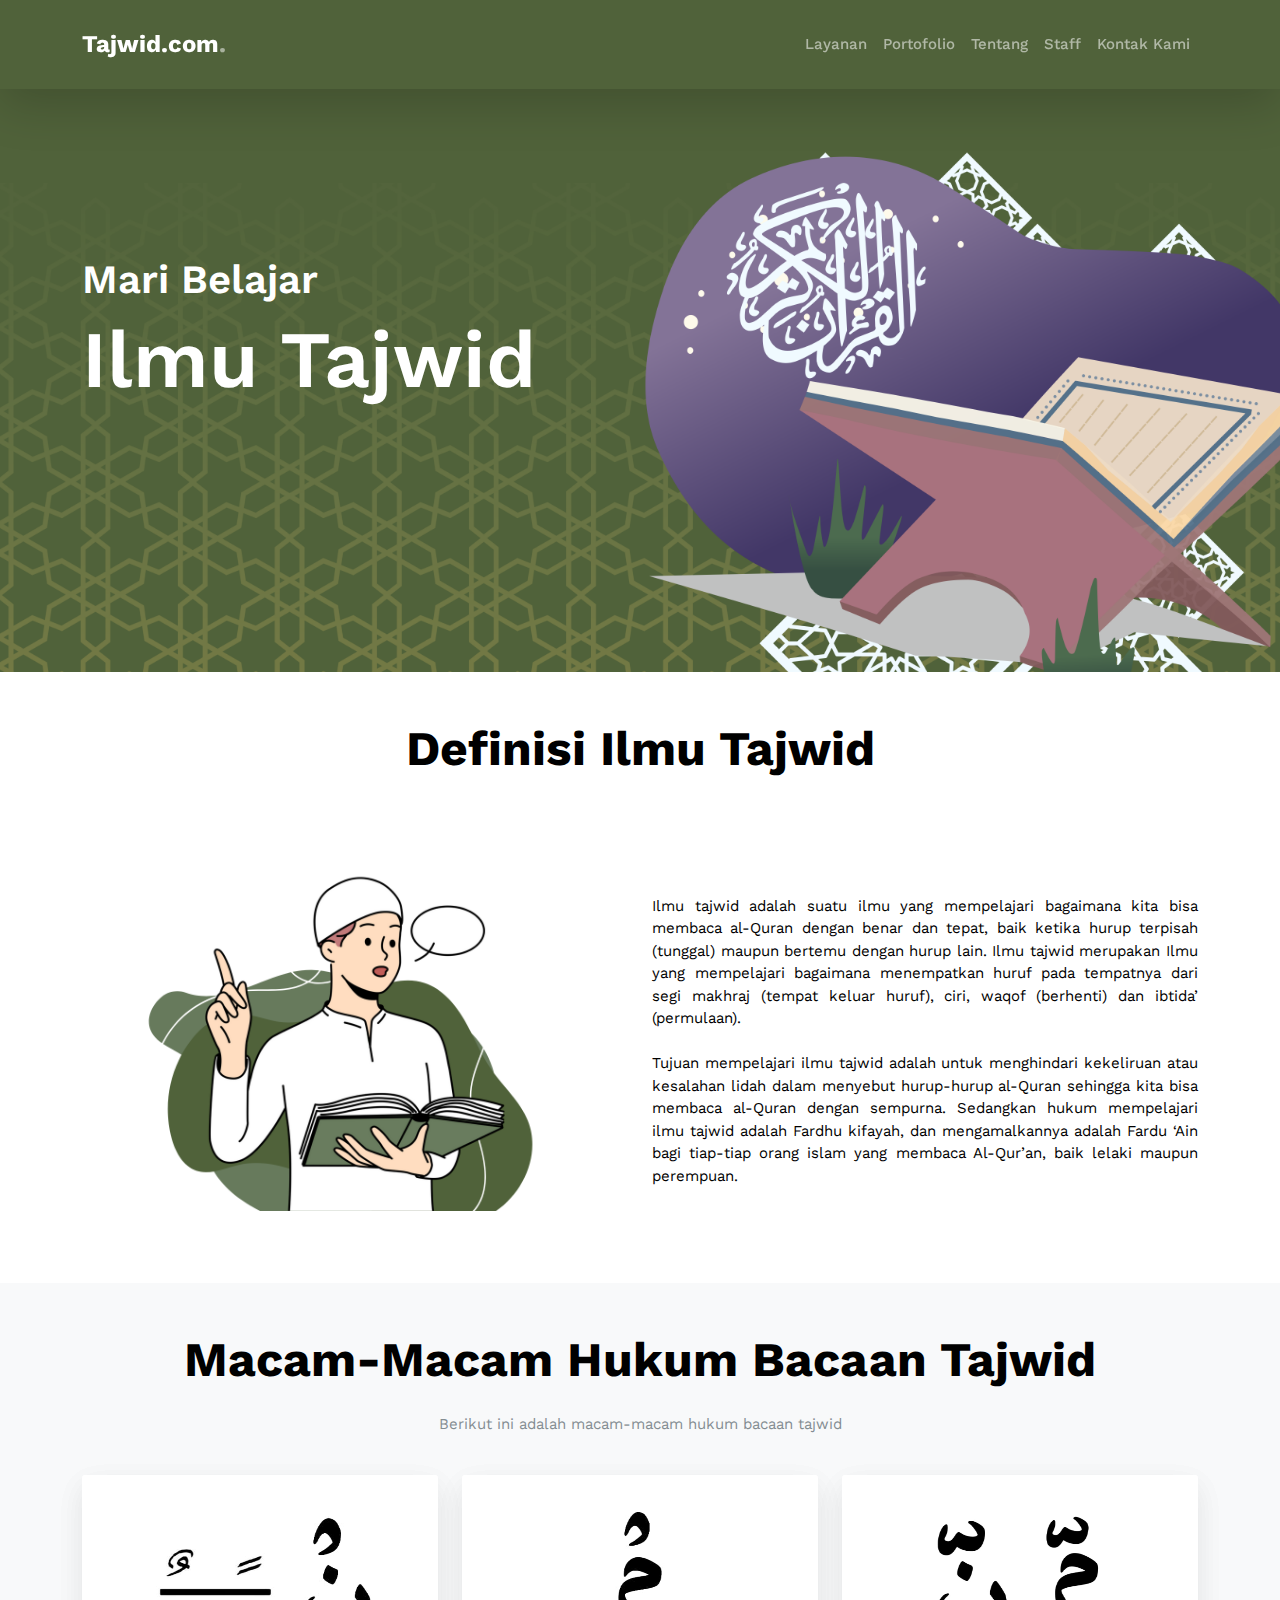
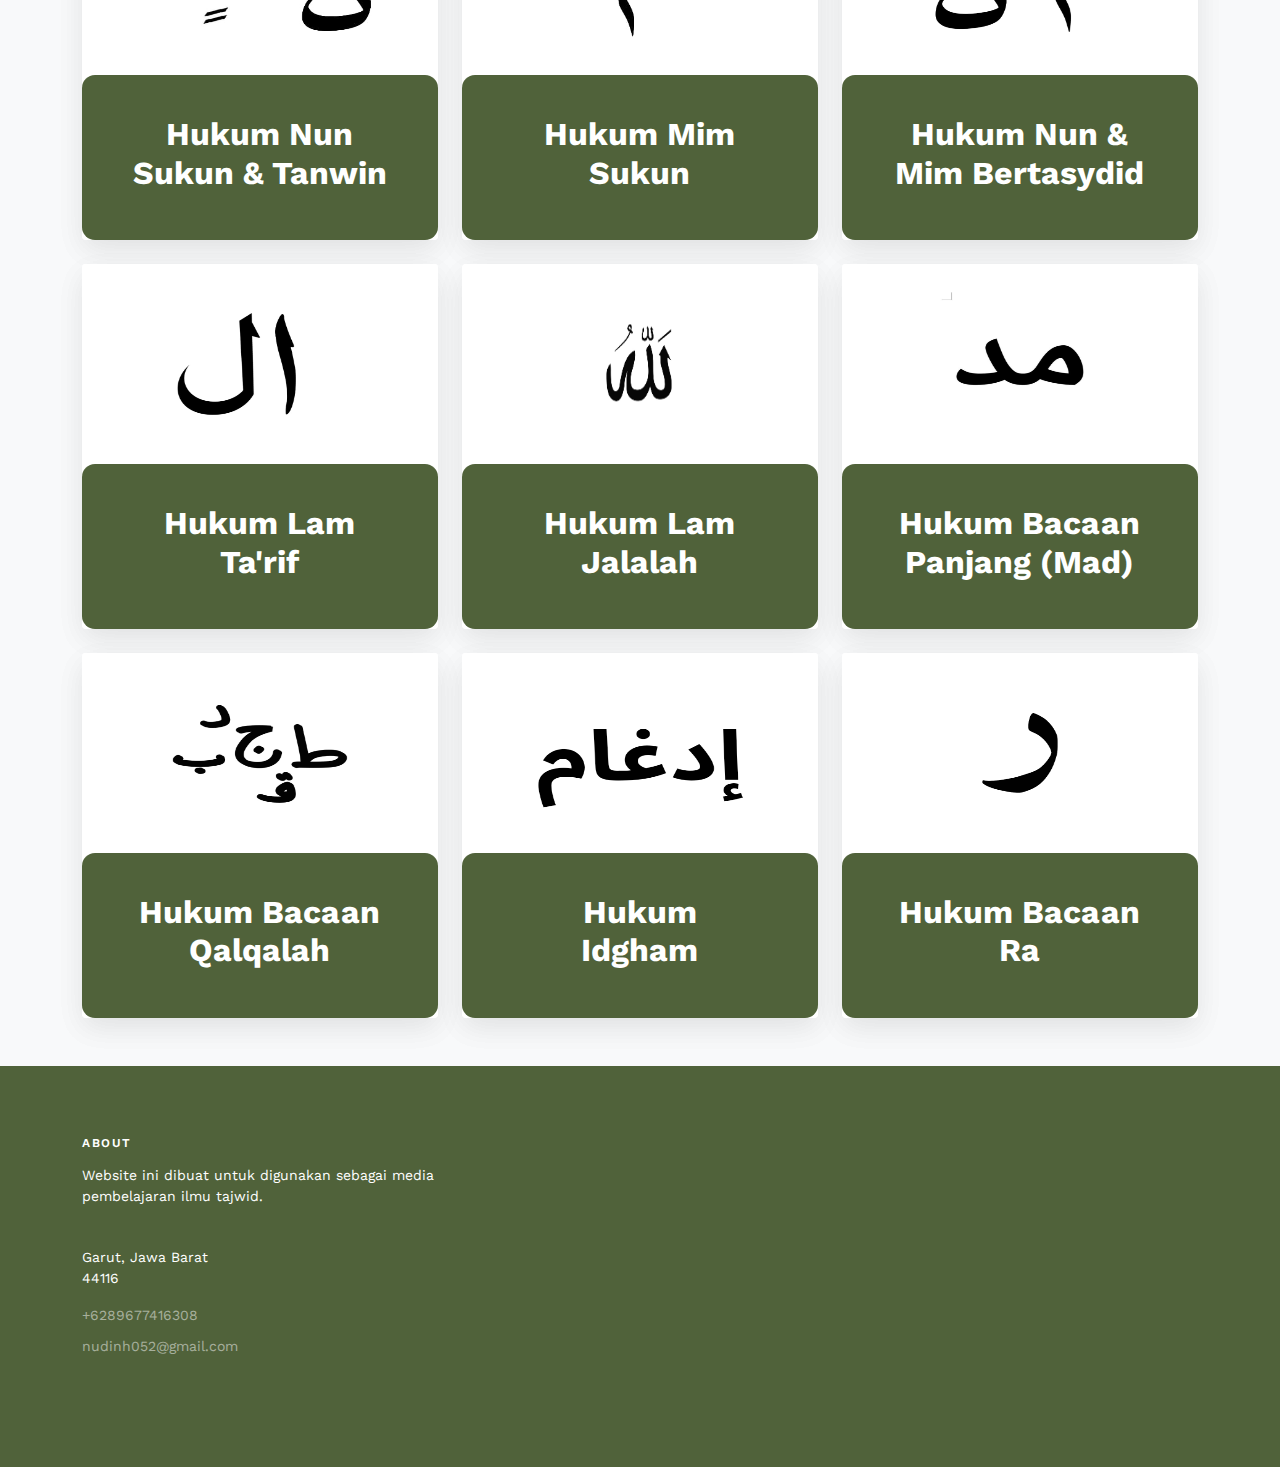
==== commit 055e7b05: "manambahkan materi dan suara" ====
--- a/index.html
+++ b/index.html
@@ -40,61 +40,59 @@
 		<div class="site-mobile-menu-body"></div>
 	</div>
 
-	<nav class="navbar navbar-expand-lg navbar-light py-lg-0 px-lg-5 wow fadeIn" data-wow-delay="0.1s" style="background-color: black;">
-			<a href="index.html" class="logo m-0 float-start" >
-			Tajwid.com<span class="text-black">.</span></a>
-		
-		<button type="button" class="navbar-toggler me-4" data-bs-toggle="collapse"
-			data-bs-target="#navbarCollapse">
-			<span class="navbar-toggler-icon"></span>
-		</button>
-		<div class="collapse navbar-collapse" id="navbarCollapse">
-			<div class="navbar-nav ms-auto p-4 p-lg-0">
-				<a href="index.html" class="nav-item nav-link active text-white">Home</a>
-				<div class="nav-item dropdown">
-					<a href="#" class="nav-link dropdown-toggle text-white" data-bs-toggle="dropdown">Pages</a>
-					<div class="dropdown-menu border-light m-0">
-						<a href="./Nun Sukun.html" class="dropdown-item">Hukum Nun Sukun & Tanwin</a>
-						<a href="./injil.html" class="dropdown-item">Hukum Sukun Mati</a>
-						<a href="./zabur.html" class="dropdown-item">Hukum Nun & Mim Tasydid</a>
-						<a href="./alquran.html" class="dropdown-item">Hukum Lam Ta'rif</a>
-					</div>
-		</div>
-	</nav>
-
-
-	
-	<div class="container-fluid p-0 mb-5 wow fadeIn" data-wow-delay="0.1s">
-        <div id="header-carousel" class="carousel slide carousel-fade" data-bs-ride="carousel">
-            <div class="carousel-inner">
-                <div class="carousel-item active">
-                    <img class="w-100" src="images/Landing Page.png" alt="Image">
-                    <div class="carousel-caption">
-                        <div class="container">
-                            <div class="row justify-content-start">
-                            </div>
-                        </div>
-                    </div>
-                </div>
-                <div class="carousel-item">
-                    <img class="w-100" src="images/Landing Page.png" alt="Image">
-                    <div class="carousel-caption">
-                        <div class="container">
-                            <div class="row justify-content-start">
-                            </div>
-                        </div>
-                    </div>
-                </div>
-            </div>
-        </div>
-    </div>
+
+
+	<nav
+	class="navbar navbar-expand-lg navbar-dark shadow-lg fixed-top"
+  >
+	<div class="container">
+		<a href="index.html" class="logo m-0 float-start" >Tajwid.com<span class="text-black">.</span></a>
+	  <button
+		class="navbar-toggler"
+		type="button"
+		data-bs-toggle="collapse"
+		data-bs-target="#navbarText"
+		aria-controls="navbarText"
+		aria-expanded="false"
+		aria-label="Toggle navigation"
+	  >
+		<span class="navbar-toggler-icon"></span>
+	  </button>
+	  <div class="collapse navbar-collapse text-right" id="navbarText">
+		<ul class="navbar-nav ms-auto mb-2 mb-lg-0">
+		  <li class="nav-item">
+			<a class="nav-link" href="#layanan">Layanan</a>
+		  </li>
+		  <li class="nav-item">
+			<a class="nav-link" href="#portofolio">Portofolio</a>
+		  </li>
+		  <li class="nav-item">
+			<a class="nav-link" href="#tentang">Tentang</a>
+		  </li>
+		  <li class="nav-item">
+			<a class="nav-link" href="#staff">Staff</a>
+		  </li>
+		  <li class="nav-item">
+			<a class="nav-link" href="#kontak">Kontak Kami</a>
+		  </li>
+		</ul>
+	  </div>
+	</div>
+  </nav>
+  <!-- banner -->
+  <div class="container-fluid banner">
+	<div class="container text-left">
+	  <h4 class="display-6">Mari Belajar</h4>
+	  <h3 class="display-1">Ilmu Tajwid</h3>
+	</div>
+  </div>
 
 	<div class="container-xxl py-5">
         <div class="container">
 			<h1 class="display-5 mb-4 text-black text-center">Definisi Ilmu Tajwid</h1>
             <div class="row g-4 align-items-end mb-4">
                 <div class="col-lg-6 wow fadeInUp" data-wow-delay="0.1s">
-                    <img class="img-fluid rounded" src="images/Definisi (2).png">
+                    <img class="img-fluid rounded" src="images/Definisi 4.png">
                 </div>
                 <div class="col-lg-6 wow fadeInUp" data-wow-delay="0.3s">
                     <p class="mb-4 text-black justify-content-center" align="justify">
@@ -108,210 +106,162 @@
             </div>
         </div>
     </div>
+	<div class="container-fluid pt-5 pb-5 bg-light">
+		<div class="container text-center">
+		  <h2 class="display-5 mb-4 text-black text-center">Macam-Macam Hukum Bacaan Tajwid</h2>
+		  <p>
+			Berikut ini adalah macam-macam hukum bacaan tajwid
+		  </p>
+		  <div class="row pt-4 gx-4 gy-4">
+			<div class="col-md-4">
+			  <div class="card crop-img">
+				<a href="Nun Sukun.html" class="card d-block">
+				<img
+				  src="./images/Nun Sukun dan tanwin.jpeg"
+				  class="card-img-top"
+				  width="200"
+				  height="200"
+				/>
+				<div class="card-body">
+				  <h2 class="card-title">Hukum Nun Sukun & Tanwin</h2>
+				  
+				</div>
+			</a>
+			  </div>
+			</div>
+  
+			<div class="col-md-4">
+			  <div class="card crop-img">
+				<a href="Mim Sukun.html" class="card d-block">
+				<img
+				  src="./images/Mim mati.jpeg"
+				  class="card-img-top"
+				  width="200"
+				  height="200"
+				/>
+				<div class="card-body">
+				  <h2 class="card-title">Hukum Mim Sukun</h2>
+				  
+				</div>
+			</a>
+			  </div>
+			</div>
+			<div class="col-md-4">
+			  <div class="card crop-img">
+				<a href="Gunnah.html" class="card d-block">
+				<img
+				  src="./images/Gunnah.jpeg"
+				  class="card-img-top"
+				  width="200"
+				  height="200"
+				/>
+				<div class="card-body">
+				  <h2 class="card-title">Hukum Nun & Mim Bertasydid</h2>
+				  
+				</div>
+				</a>
+			  </div>
+			</div>
+			<div class="col-md-4">
+			  <div class="card crop-img">
+				<a href="Lam Ta'rif.html" class="card d-block">
+				<img
+				  src="./images/Alif Lam.jpeg"
+				  class="card-img-top"
+				  width="200"
+				  height="200"
+				/>
+				<div class="card-body">
+				  <h2 class="card-title">Hukum Lam Ta'rif</h2>
+				  
+				</div>
+				</a>
+			  </div>
+			</div>
+			<div class="col-md-4">
+			  <div class="card crop-img">
+				<a href="Lam Jalalah.html" class="card d-block">
+				<img
+				  src="./images/Allah.jpeg"
+				  width="200"
+				  height="200"
+				/>
+				<div class="card-body">
+				  <h2 class="card-title">Hukum Lam Jalalah</h2>
+				</div>
+				</a>
+			  </div>
+			</div>
+			<div class="col-md-4">
+			  <div class="card crop-img">
+				<a href="Mad.html" class="card d-block">
+				<img
+				  src="./images/Mad.jpeg"
+				  class="card-img-top"
+				  width="200"
+				  height="200"
+				/>
+				<div class="card-body">
+				  <h2 class="card-title">Hukum Bacaan Panjang (Mad)</h2>
+				 
+				</div>
+				</a>
+			  </div>
+			</div>
+			<div class="col-md-4">
+				<div class="card crop-img">
+				  <a href="Qalqalah.html" class="card d-block">
+				  <img
+					src="./images/Qalqalah.jpeg"
+					class="card-img-top"
+					width="200"
+					height="200"
+				  />
+				  <div class="card-body">
+					<h2 class="card-title">Hukum Bacaan Qalqalah </h2>
+					
+				  </div>
+			  </a>
+				</div>
+			  </div>
+			  <div class="col-md-4">
+				<div class="card crop-img">
+				  <a href="Idgham.html" class="card d-block">
+				  <img
+					src="./images/Idgham.png"
+					class="card-img-top"
+					width="200"
+					height="200"
+				  />
+				  <div class="card-body">
+					<h2 class="card-title">Hukum <br>Idgham</h2>
+					
+				  </div>
+			  </a>
+				</div>
+			  </div>
 	
-
-
-<div class="section sec-portfolio bg-light pb-5	">
-	<div class="container">
-		<div class="row mb-5">
-			<div class="col-lg-5 mx-auto text-center ">
-				<h2 class="heading text-primary mb-3 text-black" data-aos="fade-up" data-aos-delay="0">Materi dalam Ilmu Tajwid</h2>
-				<p class="mb-4" data-aos="fade-up" data-aos-delay="100">Mau belajar apa hari ini? </p>
-
-				<div id="post-slider-nav" data-aos="fade-up" data-aos-delay="200">
-					<button class="btn btn-primary py-2" class="prev" data-controls="prev">Prev</button>
-					<button class="btn btn-primary py-2" class="next" data-controls="next">Next</button>
-				</div>
-
-			</div>
+			  <div class="col-md-4">
+				<div class="card crop-img">
+				  <a href="Bacaan Ra.html" class="card d-block">
+				  <img
+					src="./images/Ra.png"
+					class="card-img-top"
+					width="200"
+					height="200"
+				  />
+				  <div class="card-body">
+					<h2 class="card-title">Hukum Bacaan Ra</h2>
+					
+				  </div>
+			  </a>
+				</div>
+			  </div>
+		  </div>
 		</div>
-	</div>
-
-	<div class="post-slider-wrap" data-aos="fade-up" data-aos-delay="300">
-
-
-
-		<div id="post-slider" class="post-slider">
-			<div class="item">
-				<a href="Nun Sukun.html" class="card d-block">
-					<img src="images/Nun Sukun dan tanwin.jpeg" class="card-img-top" alt="Image">
-					<div class="card-body">
-						<h1 class="card-title text-white text-center">Hukum Nun Sukun & Tanwin</h1>
-					</div>
-				</a>
-			</div>
-			<div class="item">
-				<a href="Mim Sukun.html" class="card d-block">
-					<img src="images/Mim mati.jpeg" class="card-img-top" alt="Image">
-					<div class="card-body">
-						<h1 class="card-title text-white text-center">Hukum Mim Sukun</h1>
-					</div>
-				</a>
-			</div>
-			<div class="item">
-				<a href="case-study.html" class="card d-block">
-					<img src="images/Gunnah.jpeg" class="card-img-top" alt="Image">
-					<div class="card-body">
-						<h1 class="card-title text-white text-center">Hukum Mim & Nun Tasydid</h1>
-					</div>
-				</a>
-			</div>
-			<div class="item">
-				<a href="case-study.html" class="card d-block">
-					<img src="images/Alif Lam.jpeg" class="card-img-top" alt="Image">
-					<div class="card-body">
-						<h1 class="card-title text-white text-center">Hukum Lam Ta'rif</h1>
-					</div>
-				</a>
-			</div>
-			<div class="item">
-				<a href="case-study.html" class="card d-block">
-					<img src="images/Allah.jpeg" class="card-img-top" alt="Image">
-					<div class="card-body">
-						<h1 class="card-title text-white text-center">Hukum Lam Tebal dan Tipis</h1>
-					</div>
-				</a>
-			</div>
-			<div class="item">
-				<a href="case-study.html" class="card d-block">
-					<img src="images/Mad.jpeg" class="card-img-top" alt="Image">
-					<div class="card-body">
-						<h1 class="card-title text-white text-center">Hukum Bacaan Panjang</h1>
-					</div>
-				</a>
-			</div>
-			<div class="item">
-				<a href="case-study.html" class="card d-block">
-					<img src="images/Qalqalah.jpeg" class="card-img-top" alt="Image">
-					<div class="card-body">
-						<h1 class="card-title text-white text-center">Hukum Qalqalah</h1>
-					</div>
-				</a>
-			</div>
-		</div>
-	</div>
-
-
-</div>
-
-<!--div class="section sec-testimonial bg-light">
-	<div class="container">
-		<div class="row mb-5 justify-content-center">
-			<div class="col-lg-6 text-center">
-				<h2 class="heading text-primary">Testimonials</h2>
-			</div>
-
-		</div>
-
-
-		<div class="testimonial-slider-wrap">
-			<div class="testimonial-slider" id="testimonial-slider">
-				<div class="item">
-					<div class="testimonial-half d-lg-flex bg-white">
-						<div class="img" style="background-image: url('images/img-4.jpg')">
-
-						</div>
-						<div class="text">
-							<blockquote>
-								<p>Far far away, behind the word mountains, far from the countries Vokalia and Consonantia, there live the blind texts. Separated they live in Bookmarksgrove right at the coast of the Semantics, a large language ocean.</p>
-							</blockquote>
-							<div class="author">
-								<strong class="d-block text-black">John Campbell</strong>
-								<span>CEO & Co-founder</span>
-							</div>
-						</div>
-					</div>
-				</div>
-
-				<div class="item">
-					<div class="testimonial-half d-lg-flex bg-white">
-						<div class="img" style="background-image: url('images/img-3.jpg')">
-
-						</div>
-						<div class="text">
-							<blockquote>
-								<p>Far far away, behind the word mountains, far from the countries Vokalia and Consonantia, there live the blind texts. Separated they live in Bookmarksgrove right at the coast of the Semantics, a large language ocean.</p>
-							</blockquote>
-							<div class="author">
-								<strong class="d-block text-black">John Campbell</strong>
-								<span>CEO & Co-founder</span>
-							</div>
-						</div>
-					</div>
-				</div>
-
-				<div class="item">
-					<div class="testimonial-half d-lg-flex bg-white">
-						<div class="img" style="background-image: url('images/img-2.jpg')">
-
-						</div>
-						<div class="text">
-							<blockquote>
-								<p>Far far away, behind the word mountains, far from the countries Vokalia and Consonantia, there live the blind texts. Separated they live in Bookmarksgrove right at the coast of the Semantics, a large language ocean.</p>
-							</blockquote>
-							<div class="author">
-								<strong class="d-block text-black">John Campbell</strong>
-								<span>CEO & Co-founder</span>
-							</div>
-						</div>
-					</div>
-				</div>
-			</div>
-		</div>
-	</div>
-</div>
-
-
-
-<div class="section sec-news">
-	<div class="container">
-		<div class="row mb-5">
-			<div class="col-lg-7">
-				<h2 class="heading text-primary">Latest News</h2>
-			</div>
-		</div>
-
-		<div class="row">
-			<div class="col-lg-4">
-				<div class="card post-entry">
-					<a href="single.html"><img src="images/img-1.jpg" class="card-img-top" alt="Image"></a>
-					<div class="card-body">
-						<div><span class="text-uppercase font-weight-bold date">Jan 20, 2021</span></div>
-						<h5 class="card-title"><a href="single.html">Behind the word mountains</a></h5>
-						<p>Far far away, behind the word mountains, far from the countries Vokalia and Consonantia, there live the blind texts. </p>
-						<p class="mt-5 mb-0"><a href="#">Read more</a></p>
-					</div>
-				</div>
-			</div>
-
-			<div class="col-lg-4">
-				<div class="card post-entry">
-					<a href="single.html"><img src="images/img-2.jpg" class="card-img-top" alt="Image"></a>
-					<div class="card-body">
-						<div><span class="text-uppercase font-weight-bold date">Jan 20, 2021</span></div>
-						<h5 class="card-title"><a href="single.html">Behind the word mountains</a></h5>
-						<p>Far far away, behind the word mountains, far from the countries Vokalia and Consonantia, there live the blind texts. </p>
-						<p class="mt-5 mb-0"><a href="#">Read more</a></p>
-					</div>
-				</div>
-			</div>
-
-			<div class="col-lg-4">
-				<div class="card post-entry">
-					<a href="single.html"><img src="images/img-3.jpg" class="card-img-top" alt="Image"></a>
-					<div class="card-body">
-						<div><span class="text-uppercase font-weight-bold date">Jan 20, 2021</span></div>
-						<h5 class="card-title"><a href="single.html">Behind the word mountains</a></h5>
-						<p>Far far away, behind the word mountains, far from the countries Vokalia and Consonantia, there live the blind texts. </p>
-						<p class="mt-5 mb-0"><a href="single.html">Read more</a></p>
-					</div>
-				</div>
-			</div>
-
-
-		</div>
-	</div>
-</div-->
+	  </div>	
+
+
 
 <div class="site-footer">
 	<div class="container">
@@ -319,83 +269,17 @@
 			<div class="col-lg-4">
 				<div class="widget">
 					<h3>About</h3>
-					<p>Far far away, behind the word mountains, far from the countries Vokalia and Consonantia, there live the blind texts.</p>
+					<p>Website ini dibuat untuk digunakan sebagai media pembelajaran ilmu tajwid.</p>
 				</div> <!-- /.widget -->
 				<div class="widget">
-					<address>43 Raymouth Rd. Baltemoer, <br> London 3910</address>
+					<address>Garut, Jawa Barat <br> 44116</address>
 					<ul class="list-unstyled links">
-						<li><a href="tel://11234567890">+1(123)-456-7890</a></li>
-						<li><a href="tel://11234567890">+1(123)-456-7890</a></li>
-						<li><a href="mailto:info@mydomain.com">info@mydomain.com</a></li>
+						<li><a href="tel://11234567890">+6289677416308</a></li>
+						<li><a href="mailto:info@mydomain.com">nudinh052@gmail.com</a></li>
 					</ul>
 				</div> <!-- /.widget -->
 			</div> <!-- /.col-lg-4 -->
-			<div class="col-lg-4">
-				<div class="widget">
-					<h3>Company</h3>
-					<ul class="list-unstyled float-start links">
-						<li><a href="#">About us</a></li>
-						<li><a href="#">Services</a></li>
-						<li><a href="#">Vision</a></li>
-						<li><a href="#">Mission</a></li>
-						<li><a href="#">Terms</a></li>
-						<li><a href="#">Privacy</a></li>
-					</ul>
-					<ul class="list-unstyled float-start links">
-						<li><a href="#">Partners</a></li>
-						<li><a href="#">Business</a></li>
-						<li><a href="#">Careers</a></li>
-						<li><a href="#">Blog</a></li>
-						<li><a href="#">FAQ</a></li>
-						<li><a href="#">Creative</a></li>
-					</ul>
-				</div> <!-- /.widget -->
-			</div> <!-- /.col-lg-4 -->
-			<div class="col-lg-4">
-				<div class="widget">
-					<h3>Navigation</h3>
-					<ul class="list-unstyled links mb-4">
-						<li><a href="#">Our Vision</a></li>
-						<li><a href="#">About us</a></li>
-						<li><a href="#">Contact us</a></li>
-					</ul>
-
-					<h3>Social</h3>
-					<ul class="list-unstyled social">
-						<li><a href="#"><span class="icon-instagram"></span></a></li>
-						<li><a href="#"><span class="icon-twitter"></span></a></li>
-						<li><a href="#"><span class="icon-facebook"></span></a></li>
-						<li><a href="#"><span class="icon-linkedin"></span></a></li>
-						<li><a href="#"><span class="icon-pinterest"></span></a></li>
-						<li><a href="#"><span class="icon-dribbble"></span></a></li>
-					</ul>
-				</div> <!-- /.widget -->
-			</div> <!-- /.col-lg-4 -->
-		</div> <!-- /.row -->
-
-		<div class="row mt-5">
-			<div class="col-12 text-center">
-					<!-- 
-              **==========
-              NOTE: 
-              Please don't remove this copyright link unless you buy the license here https://untree.co/license/  
-              **==========
-            -->
-
-            <p>Copyright &copy;<script>document.write(new Date().getFullYear());</script>. All Rights Reserved. &mdash; Designed with love by <a href="https://untree.co">Untree.co</a> Distributed By <a href="https://themewagon.com">ThemeWagon</a> <!-- License information: https://untree.co/license/ -->
-            </p>
-          </div>
-        </div>
-      </div> <!-- /.container -->
-    </div> <!-- /.site-footer -->
-
-    <!-- Preloader -->
-    <div id="overlayer"></div>
-    <div class="loader">
-    	<div class="spinner-border text-primary" role="status">
-    		<span class="visually-hidden">Loading...</span>
-    	</div>
-    </div>
+			
 
 
     <script src="js/bootstrap.bundle.min.js"></script>
--- a/css/style.css
+++ b/css/style.css
@@ -21,7 +21,138 @@
   --light: #DFE4FD;
   --dark: #011A41;
 }
-
+button{
+  background-color: white;
+  border: 0px;
+}
+main.table {
+  width: 82vw;
+  height: 90vh;
+  background-color: #fff5;
+
+  backdrop-filter: blur(7px);
+  box-shadow: 0 .4rem .8rem #0005;
+  border-radius: .8rem;
+
+  overflow: hidden;
+}
+
+.table__header {
+  width: 100%;
+  height: 10%;
+  background-color: #fff4;
+  padding: .8rem 1rem;
+
+  display: flex;
+  justify-content: space-between;
+  align-items: center;
+}
+.table__body {
+  width: 95%;
+  max-height: calc(89% - 1.6rem);
+  background-color: #fffb;
+
+  margin: .8rem auto;
+  border-radius: .6rem;
+
+  overflow: auto;
+  overflow: overlay;
+}
+
+
+.table__body::-webkit-scrollbar{
+  width: 0.5rem;
+  height: 0.5rem;
+}
+
+.table__body::-webkit-scrollbar-thumb{
+  border-radius: .5rem;
+  background-color: #0004;
+  visibility: hidden;
+}
+
+.table__body:hover::-webkit-scrollbar-thumb{ 
+  visibility: visible;
+}
+
+
+table {
+  width: 100%;
+}
+table, th, td {
+  border-collapse: collapse;
+  padding: 1rem;
+  text-align: left;
+}
+
+thead th {
+  position: sticky;
+  top: 0;
+  left: 0;
+  background-color: #d5d1defe;
+  cursor: pointer;
+  text-transform: capitalize;
+}
+.accordion{
+  max-width: 1000px !important;
+  margin: 50px auto;
+  box-shadow: 0 2px 25px 0 rgba(110, 130, 208, .18) !important;
+}
+
+.accordion-button{
+  background-color: #50623A !important;
+  color: #fff !important;
+  position: relative;
+  box-shadow: none !important;
+}
+
+.accordion-button:active, .accordion-button:focus{
+  border: none !important;
+}
+
+.accordion-button:hover{
+  background: #25aca3 !important;
+}
+
+.accordion-button::after{
+  content: "";
+  background: #fff;
+  transform: scale(1.2);
+  border-radius: 3px;
+  transition: .5s !important;
+}
+.banner {
+  background: url("../images/Home\ 3.png")
+    no-repeat center center;
+  background-size: cover;
+  padding-top: 20%;
+  padding-bottom: 20%;
+  color: #fff;
+
+  .lingkaran {
+    display: inline-block;
+    border-radius: 50%;
+    width: 150px;
+    margin: auto;
+    height: 150px;
+    color: #fff;
+    background-color: #dc3545;
+  }
+  
+  .lingkaran i {
+    position: relative;
+    top: 30px;
+  }
+  
+  .crop-img {
+    object-fit: cover;
+  }
+  
+  .tim img {
+    width: 250px;
+    border: 10px solid #cccccc;
+  }
+}
 .back-to-top {
   position: fixed;
   display: none;
@@ -85,7 +216,7 @@
 
 .btn-primary,
 .btn-outline-primary:hover {
-  color: var(--light);
+  color: #50623A;
 }
 
 .btn-square {
@@ -4000,6 +4131,7 @@
 
 .navbar {
   position: relative;
+  background-color: #50623A;
   display: -webkit-box;
   display: -ms-flexbox;
   display: flex;
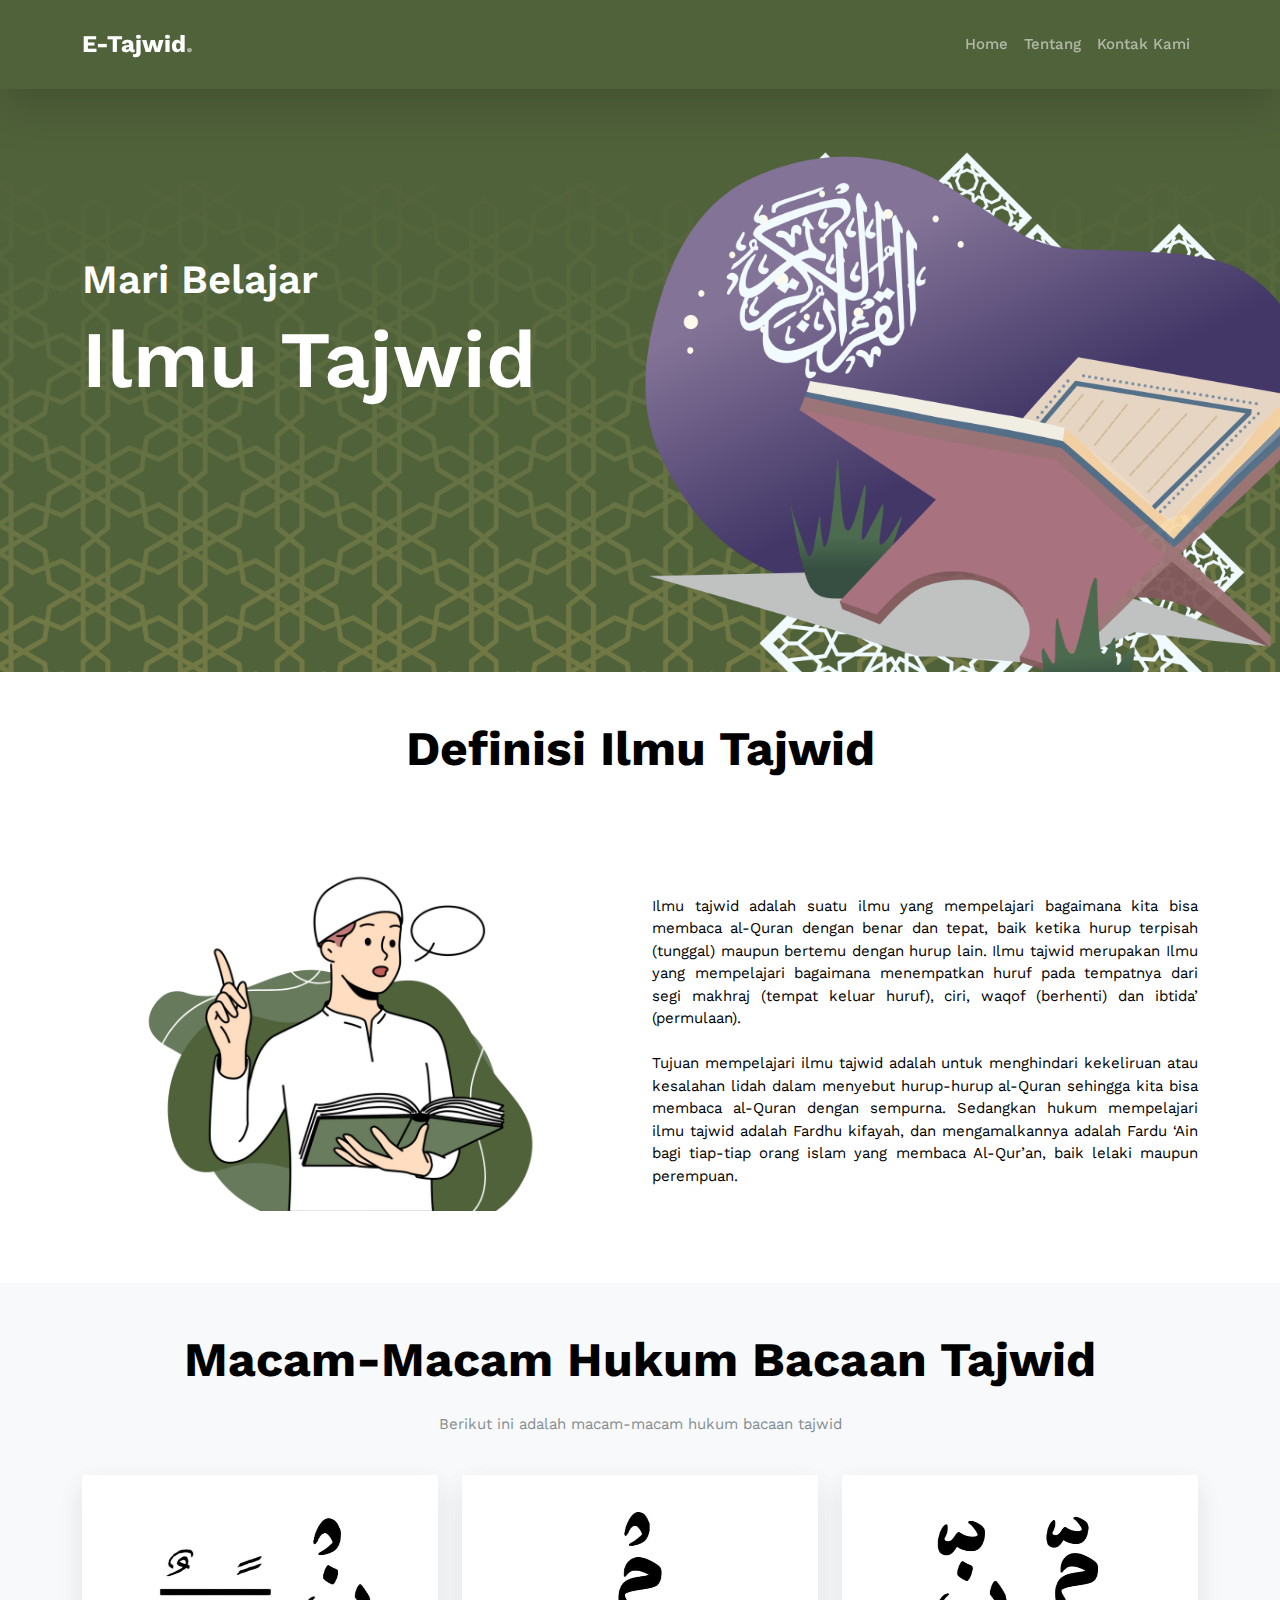
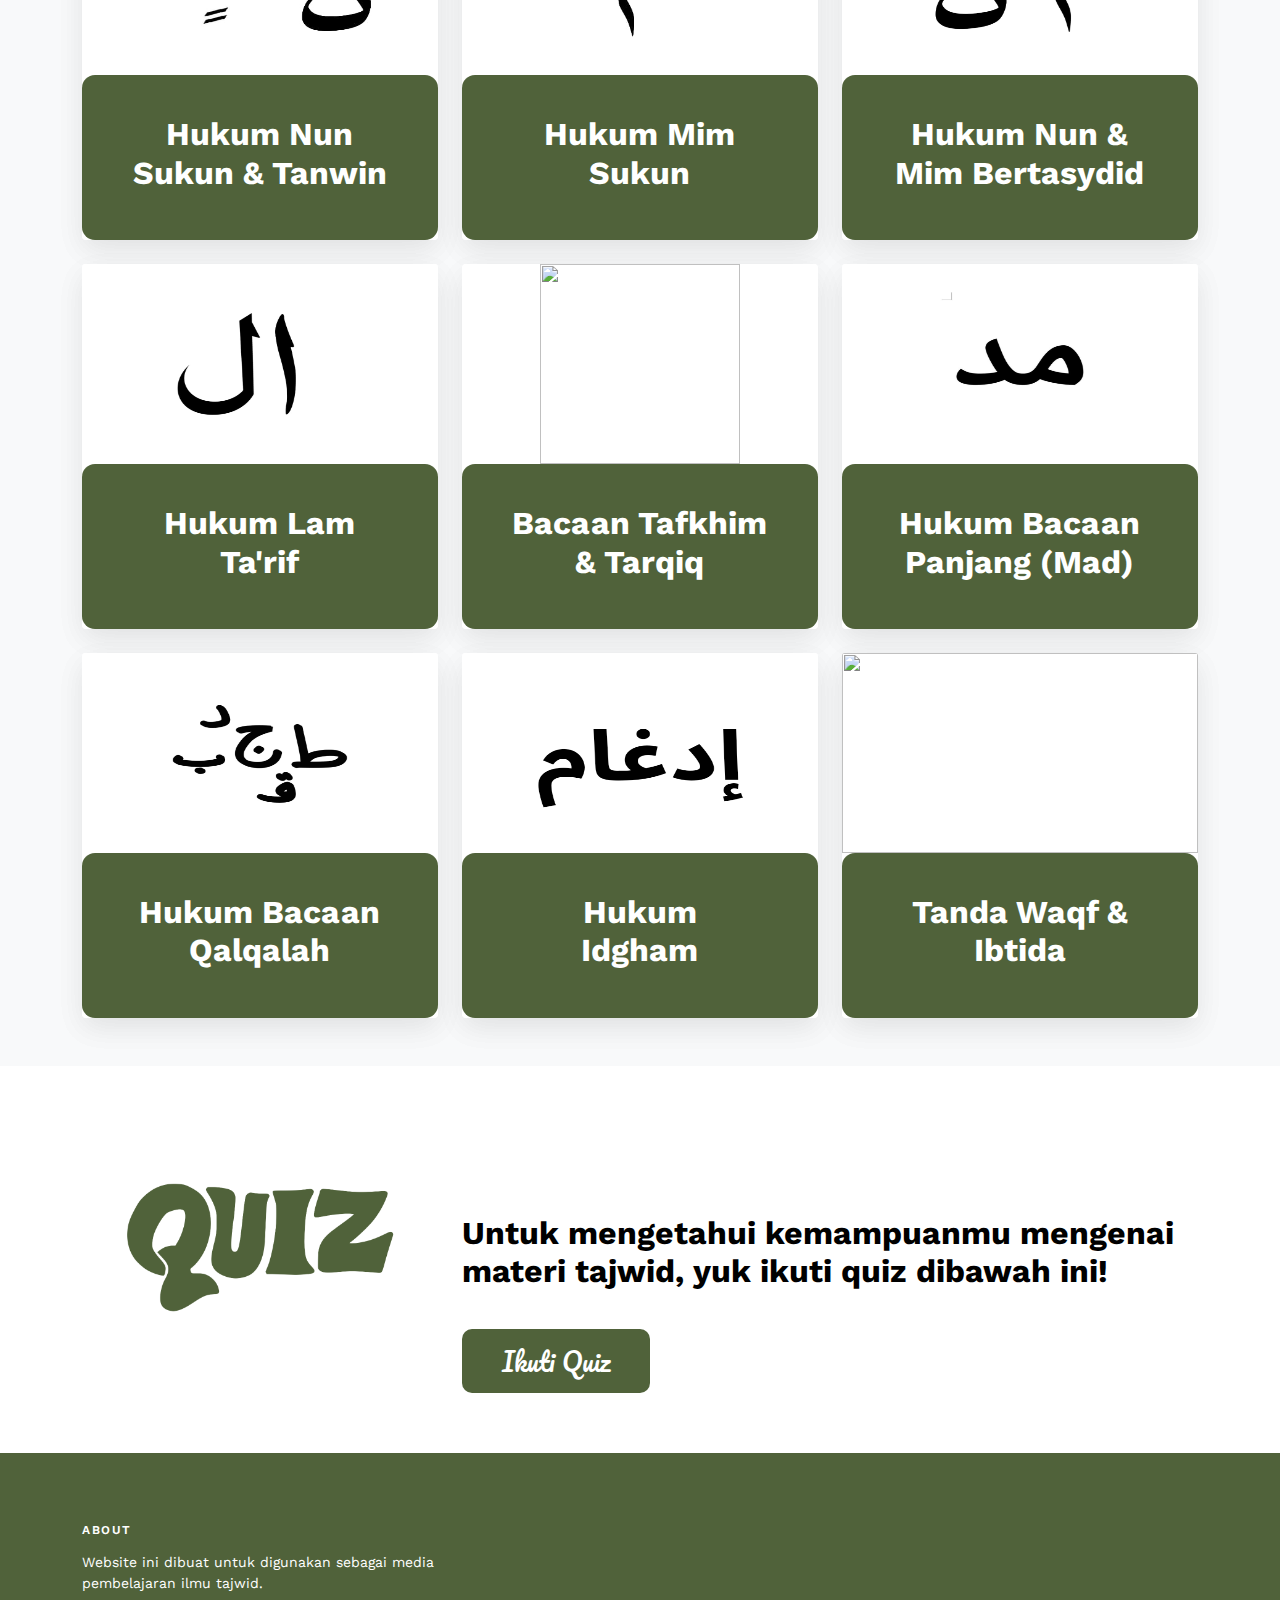
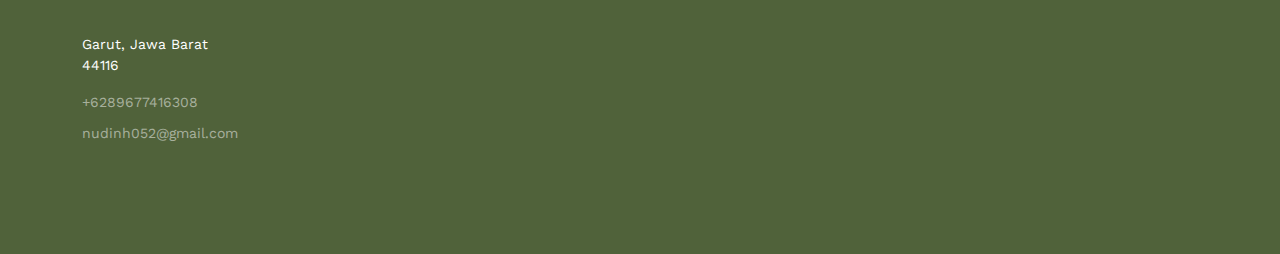
==== commit 5cbff9d0: "menambahkan audio 2" ====
--- a/index.html
+++ b/index.html
@@ -12,6 +12,9 @@
 	<link rel="preconnect" href="https://fonts.googleapis.com">
 	<link rel="preconnect" href="https://fonts.gstatic.com" crossorigin>
 	<link href="https://fonts.googleapis.com/css2?family=Work+Sans:wght@400;600;700&display=swap" rel="stylesheet">
+	<link rel="preconnect" href="https://fonts.googleapis.com">
+<link rel="preconnect" href="https://fonts.gstatic.com" crossorigin>
+<link href="https://fonts.googleapis.com/css2?family=Pacifico&display=swap" rel="stylesheet">
 
 
 	<link rel="stylesheet" href="fonts/icomoon/style.css">
@@ -27,7 +30,7 @@
 	<link rel="stylesheet" href="css/flatpickr.min.css">
 
 
-	<title>Tajwid.com &mdash; Belajar Ngaji Yuk</title>
+	<title>E-Tajwid &mdash; Belajar Ngaji Yuk</title>
 </head>
 <body>
 
@@ -46,7 +49,7 @@
 	class="navbar navbar-expand-lg navbar-dark shadow-lg fixed-top"
   >
 	<div class="container">
-		<a href="index.html" class="logo m-0 float-start" >Tajwid.com<span class="text-black">.</span></a>
+		<a href="index.html" class="logo m-0 float-start" >E-Tajwid<span class="text-black">.</span></a>
 	  <button
 		class="navbar-toggler"
 		type="button"
@@ -61,19 +64,15 @@
 	  <div class="collapse navbar-collapse text-right" id="navbarText">
 		<ul class="navbar-nav ms-auto mb-2 mb-lg-0">
 		  <li class="nav-item">
-			<a class="nav-link" href="#layanan">Layanan</a>
+			<a class="nav-link" href="index.html">Home</a>
 		  </li>
+		  
 		  <li class="nav-item">
-			<a class="nav-link" href="#portofolio">Portofolio</a>
+			<a class="nav-link" href="about.html">Tentang</a>
 		  </li>
+		  
 		  <li class="nav-item">
-			<a class="nav-link" href="#tentang">Tentang</a>
-		  </li>
-		  <li class="nav-item">
-			<a class="nav-link" href="#staff">Staff</a>
-		  </li>
-		  <li class="nav-item">
-			<a class="nav-link" href="#kontak">Kontak Kami</a>
+			<a class="nav-link" href="contact.html">Kontak Kami</a>
 		  </li>
 		</ul>
 	  </div>
@@ -182,12 +181,12 @@
 			  <div class="card crop-img">
 				<a href="Lam Jalalah.html" class="card d-block">
 				<img
-				  src="./images/Allah.jpeg"
-				  width="200"
-				  height="200"
-				/>
-				<div class="card-body">
-				  <h2 class="card-title">Hukum Lam Jalalah</h2>
+				  src="./images/tafkhim.png"
+				  width="200"
+				  height="200"
+				/>
+				<div class="card-body">
+				  <h2 class="card-title">Bacaan Tafkhim & Tarqiq</h2>
 				</div>
 				</a>
 			  </div>
@@ -245,13 +244,13 @@
 				<div class="card crop-img">
 				  <a href="Bacaan Ra.html" class="card d-block">
 				  <img
-					src="./images/Ra.png"
+					src="./images/waqaf.png"
 					class="card-img-top"
 					width="200"
 					height="200"
 				  />
 				  <div class="card-body">
-					<h2 class="card-title">Hukum Bacaan Ra</h2>
+					<h2 class="card-title">Tanda Waqf & Ibtida</h2>
 					
 				  </div>
 			  </a>
@@ -259,9 +258,25 @@
 			  </div>
 		  </div>
 		</div>
-	  </div>	
-
-
+	  </div>
+
+	  <div class="container-xxl py-5">
+        <div class="container">
+			
+            <div class="row g-4 align-items-end mb-4">
+                <div class="col-lg-4 wow fadeInUp" data-wow-delay="0.1s">
+                    <img class="img-fluid rounded" src="images/quiz.png">
+                </div>
+                <div class="col-lg-8 wow fadeInUp" data-wow-delay="0.3s">
+                    <h2 class="text-black">Untuk mengetahui kemampuanmu mengenai materi tajwid, yuk ikuti quiz dibawah ini!</h2>
+					<br>
+					<br>
+					<a href="https://quizizz.com/admin/quiz/660125976135f8e9b657a6ed?source=quiz_share" class="tombol-aktif animasi biru">Ikuti Quiz</a>
+                    </div>
+                </div>
+            </div>
+        </div>
+    </div>
 
 <div class="site-footer">
 	<div class="container">
--- a/css/style.css
+++ b/css/style.css
@@ -20,6 +20,22 @@
   --tertiary: #555555;
   --light: #DFE4FD;
   --dark: #011A41;
+}
+.animasi{
+  transition: all 0.1s;
+  -webkit-transition: all 0.1s;
+}
+.tombol-aktif{
+  padding: 10px 40px;
+  border-radius: 10px;
+  font-family: 'Pacifico',cursive;
+  font-size: 25px;
+  color: #fff;
+  text-decoration: none;
+}
+.biru{
+  background-color: #50623A;
+  
 }
 button{
   background-color: white;
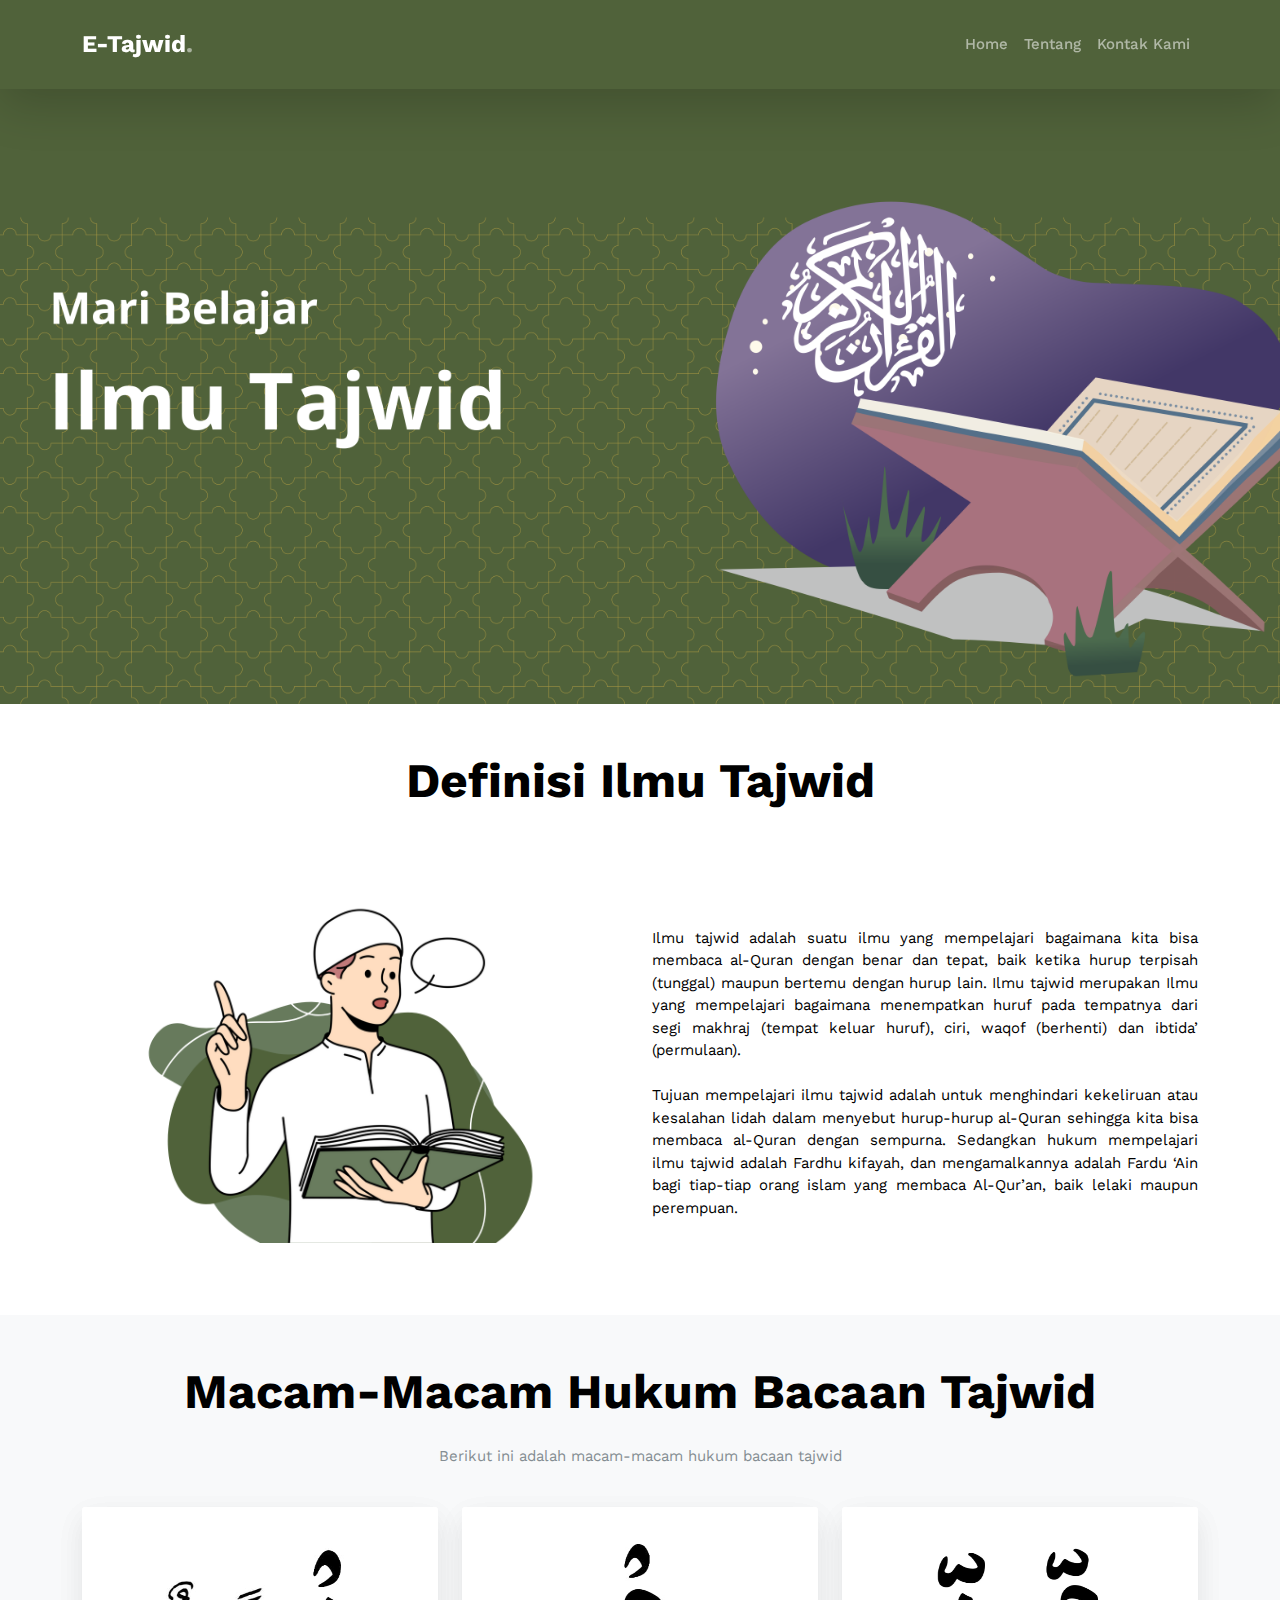
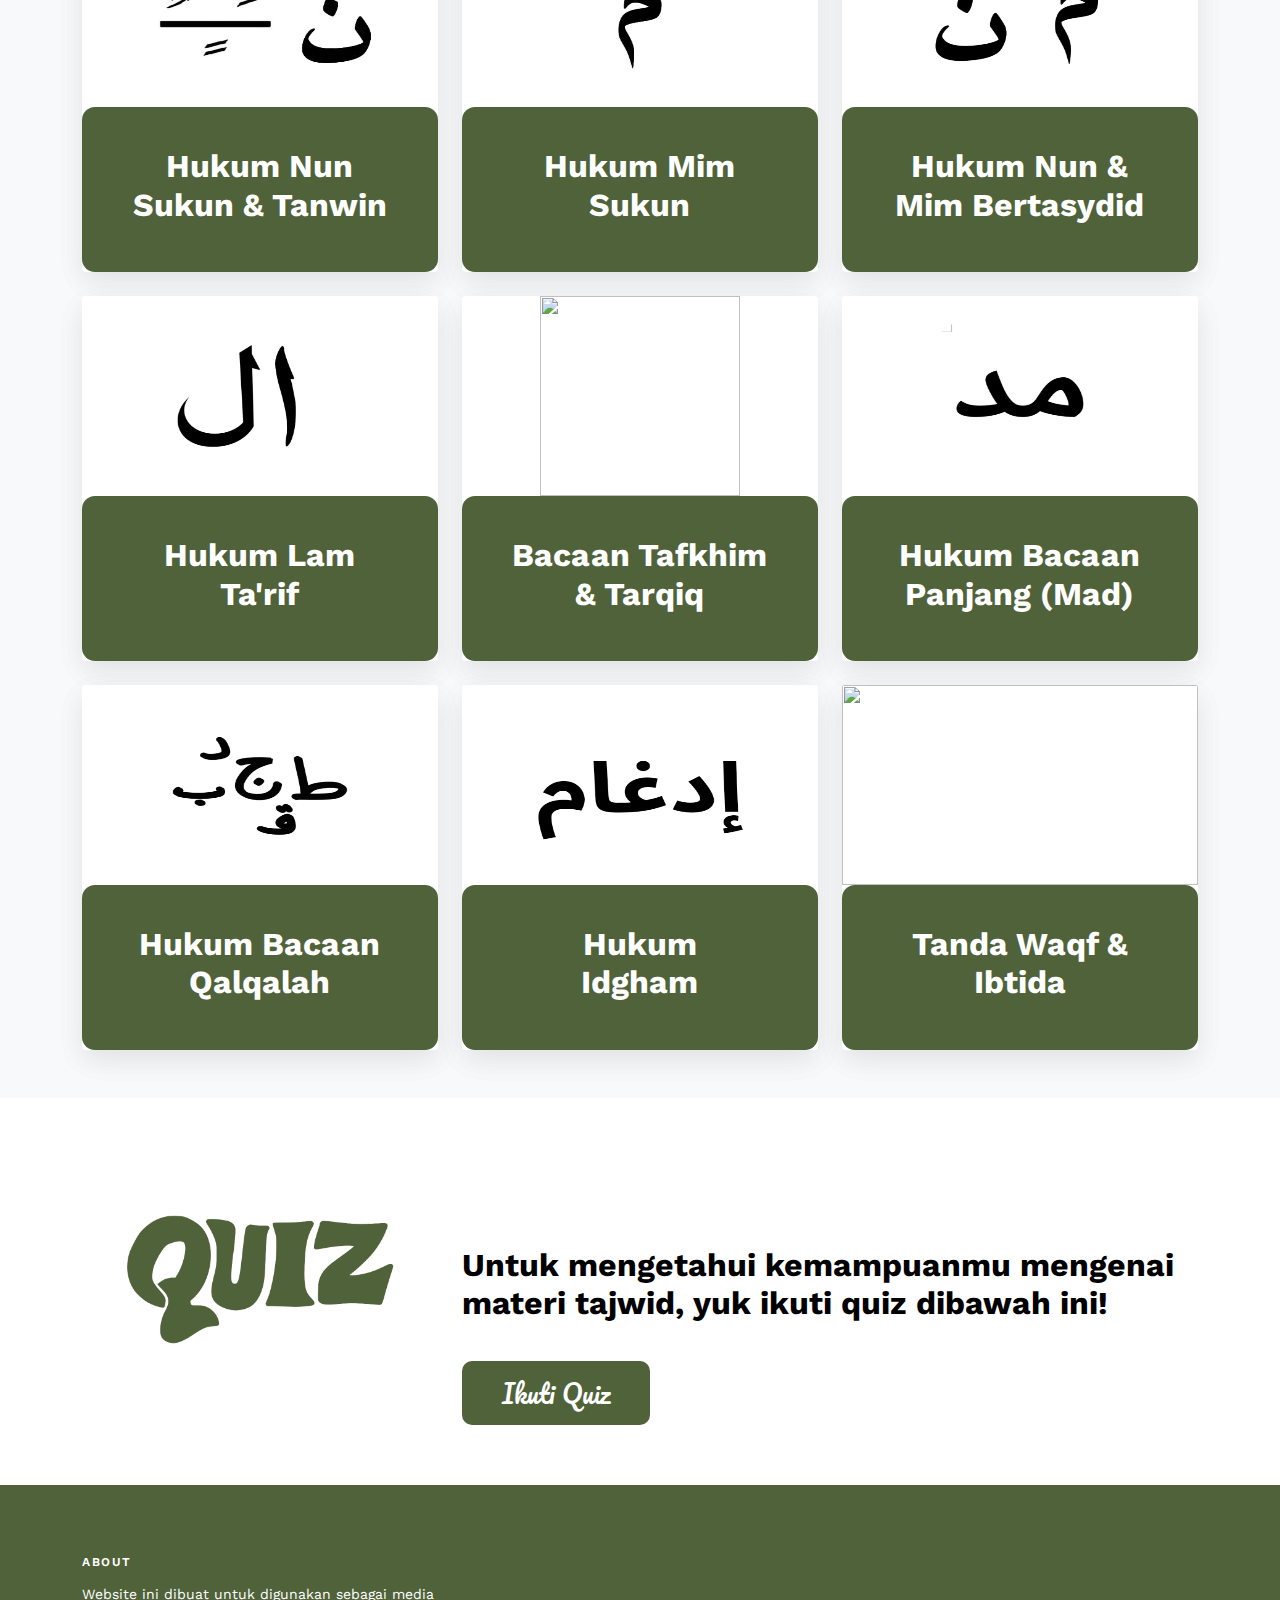
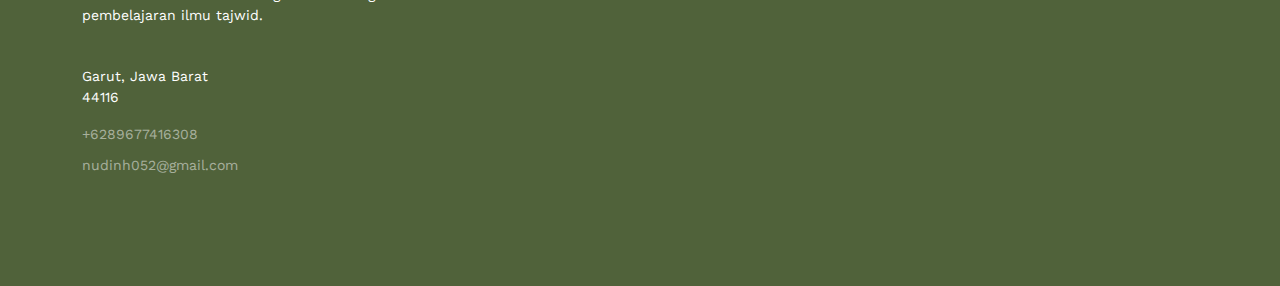
==== commit b4d8bb09: "update gambar" ====
--- a/index.html
+++ b/index.html
@@ -61,9 +61,9 @@
 	  >
 		<span class="navbar-toggler-icon"></span>
 	  </button>
-	  <div class="collapse navbar-collapse text-right" id="navbarText">
-		<ul class="navbar-nav ms-auto mb-2 mb-lg-0">
-		  <li class="nav-item">
+	  <div class="collapse navbar-collapse text-right text-black" id="navbarText">
+		<ul class="navbar-nav ms-auto mb-2 mb-lg-0 text-black">
+		  <li class="nav-item text-black">
 			<a class="nav-link" href="index.html">Home</a>
 		  </li>
 		  
@@ -81,8 +81,8 @@
   <!-- banner -->
   <div class="container-fluid banner">
 	<div class="container text-left">
-	  <h4 class="display-6">Mari Belajar</h4>
-	  <h3 class="display-1">Ilmu Tajwid</h3>
+	  <!-- <h6 class="display-6">Mari Belajar</h6>
+	  <h5 class="display-1">Ilmu Tajwid</h5> -->
 	</div>
   </div>
 
--- a/css/style.css
+++ b/css/style.css
@@ -138,10 +138,10 @@
   transition: .5s !important;
 }
 .banner {
-  background: url("../images/Home\ 3.png")
+  background: url("../images/Home\ 4.png")
     no-repeat center center;
   background-size: cover;
-  padding-top: 20%;
+  padding-top: 35%;
   padding-bottom: 20%;
   color: #fff;
 
@@ -296,7 +296,7 @@
   .navbar .navbar-nav {
       margin-top: 10px;
       border-top: 1px solid rgba(0, 0, 0, .07);
-      background: #FFFFFF;
+      background: #50623A;
   }
 
   .navbar .navbar-nav .nav-link {
@@ -313,6 +313,7 @@
       transform-origin: 0% 0%;
       transition: .5s;
       opacity: 0;
+      background: #50623A
   }
 
   .navbar .nav-item:hover .dropdown-menu {
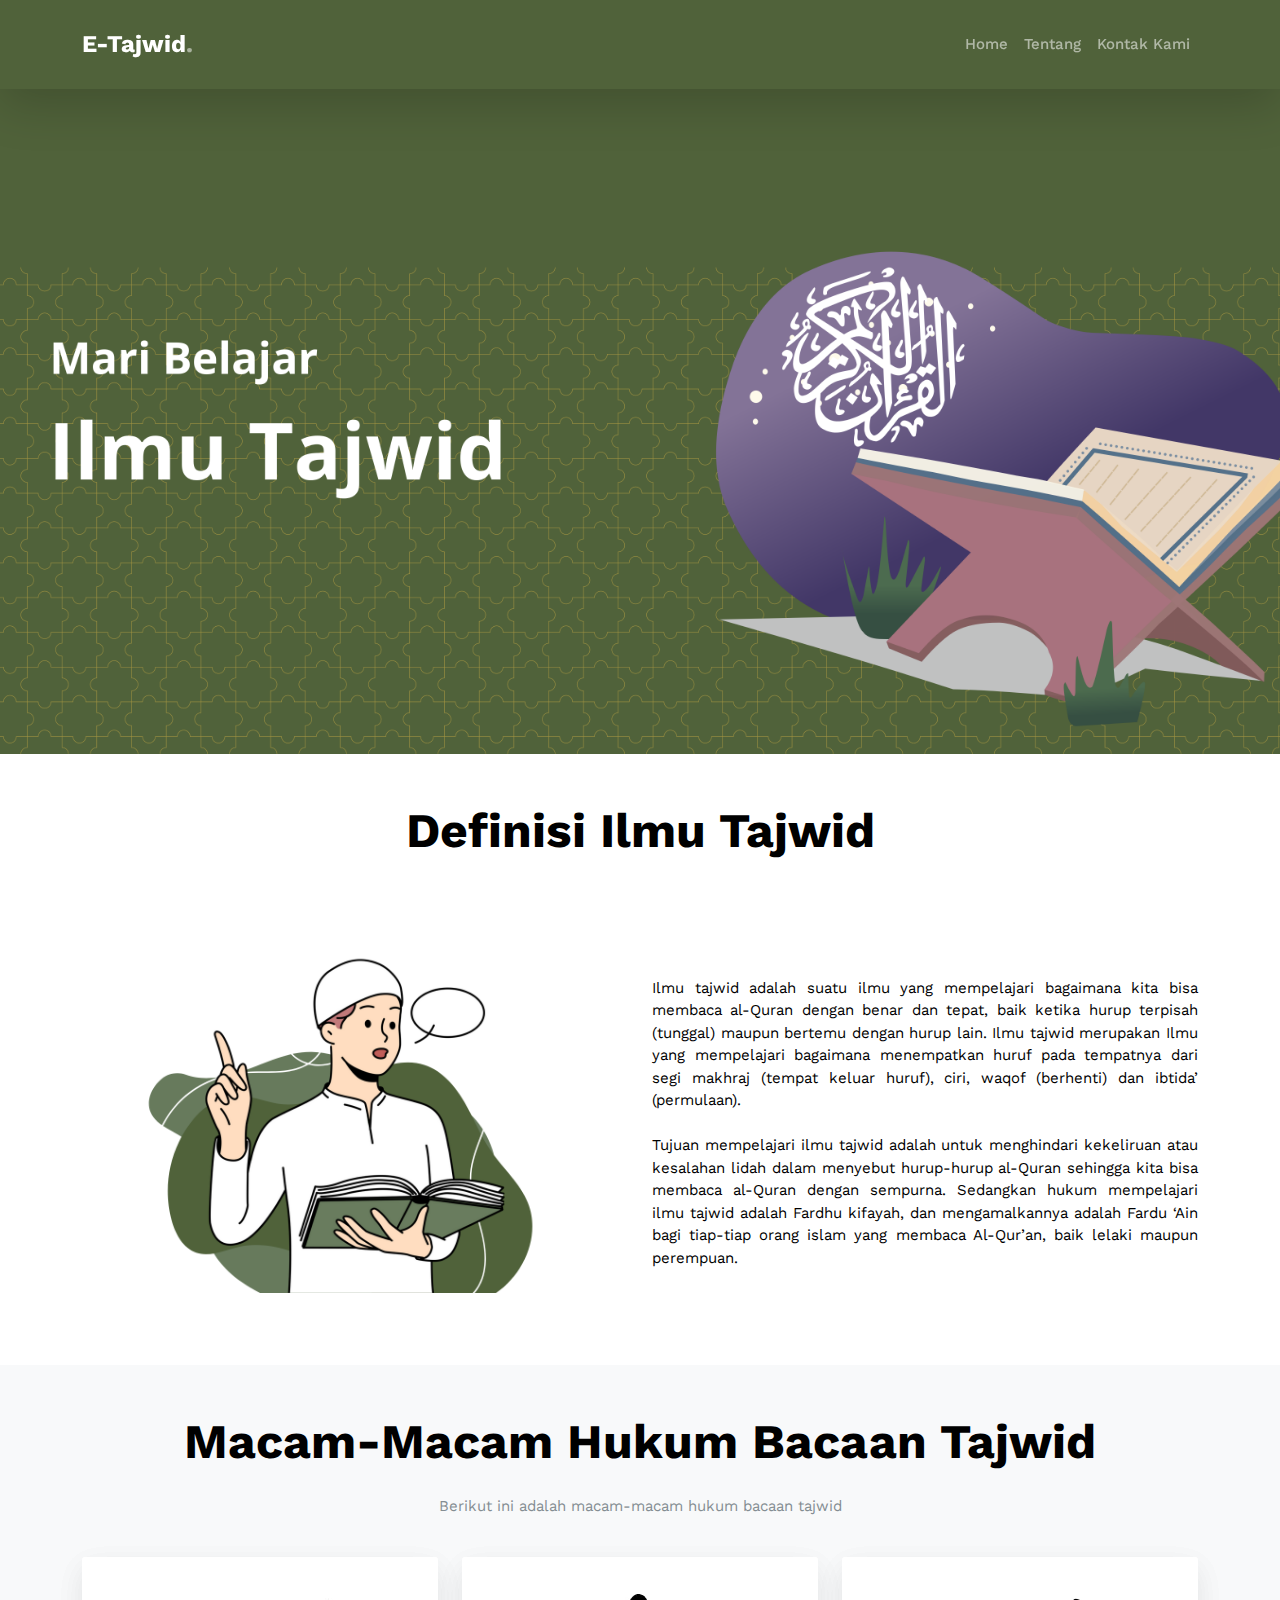
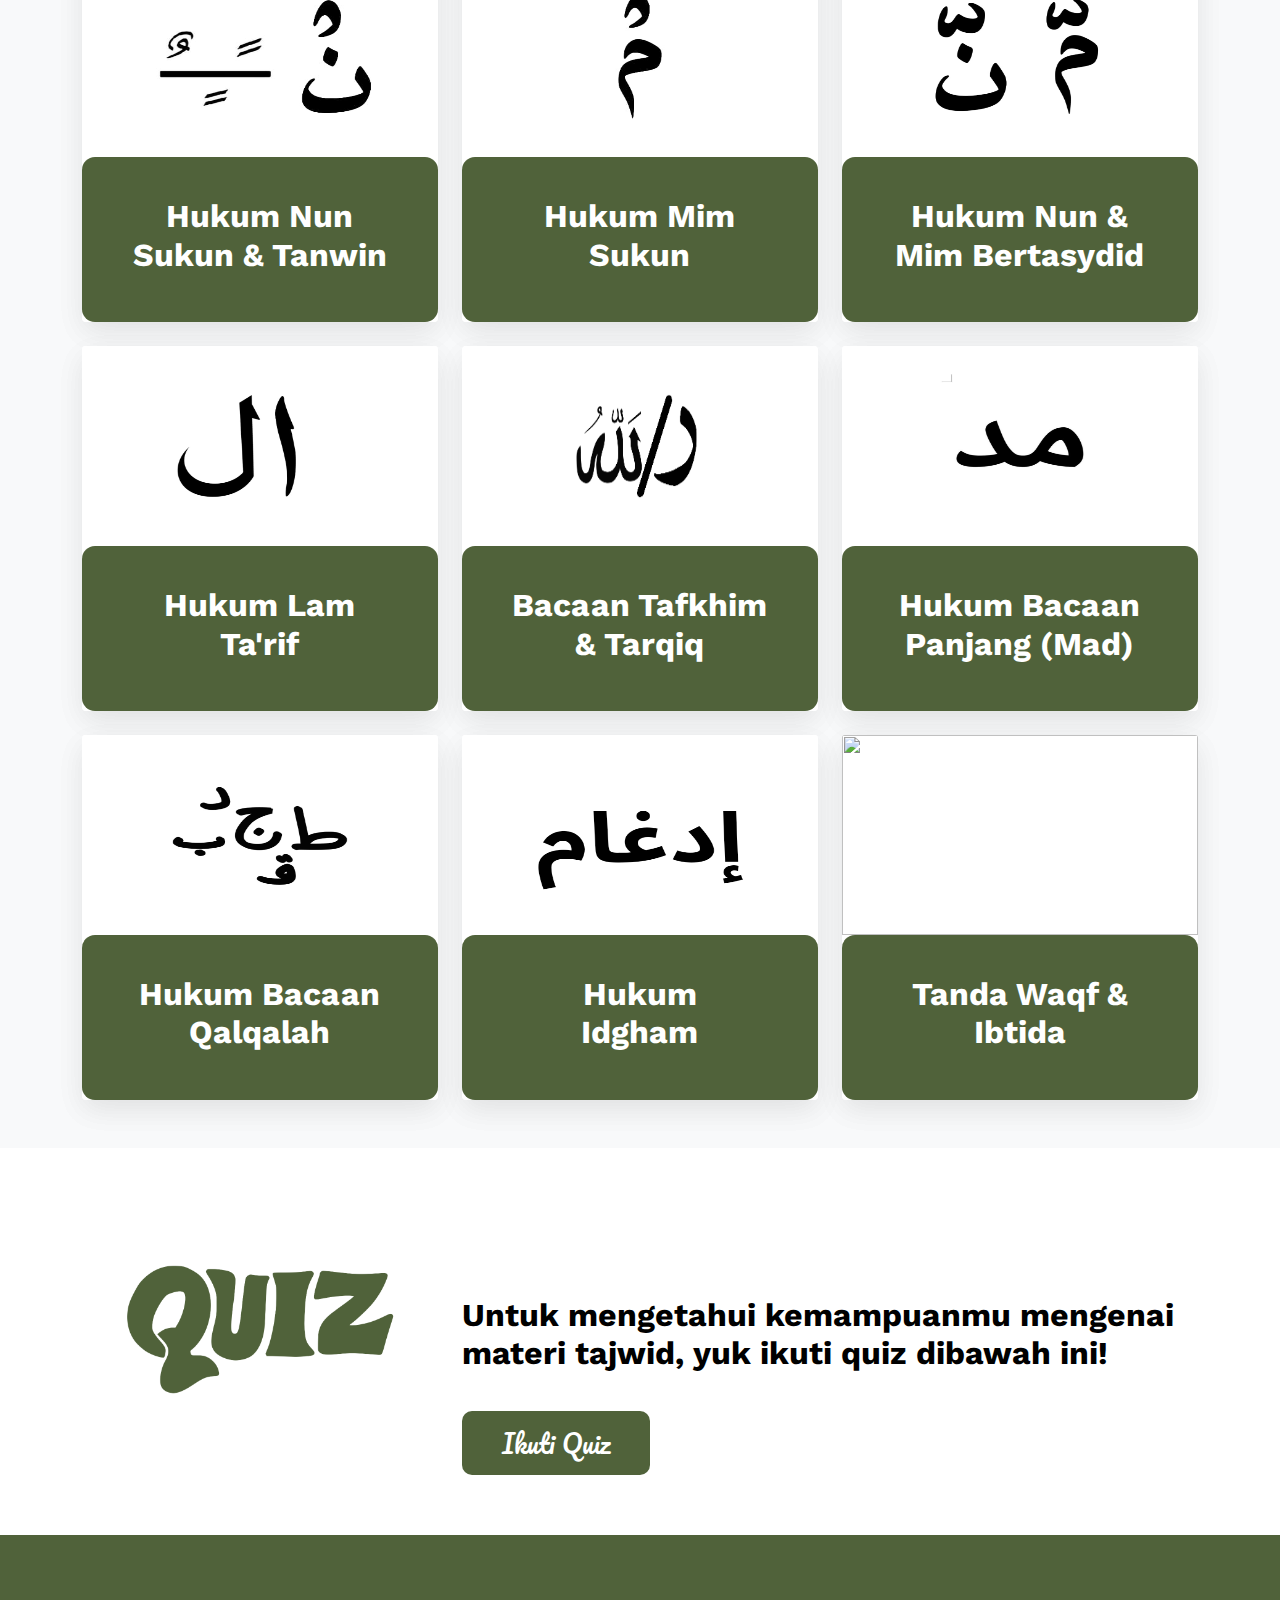
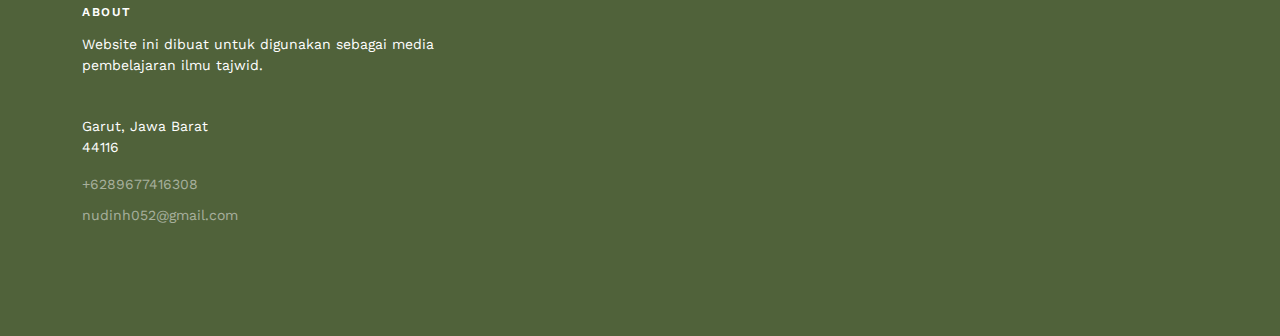
==== commit ef0065d1: "tambah gambar" ====
--- a/index.html
+++ b/index.html
@@ -181,7 +181,7 @@
 			  <div class="card crop-img">
 				<a href="Lam Jalalah.html" class="card d-block">
 				<img
-				  src="./images/tafkhim.png"
+				  src="./images/lam ra.png"
 				  width="200"
 				  height="200"
 				/>
--- a/css/style.css
+++ b/css/style.css
@@ -141,6 +141,7 @@
   background: url("../images/Home\ 4.png")
     no-repeat center center;
   background-size: cover;
+  margin-top: 50px;
   padding-top: 35%;
   padding-bottom: 20%;
   color: #fff;
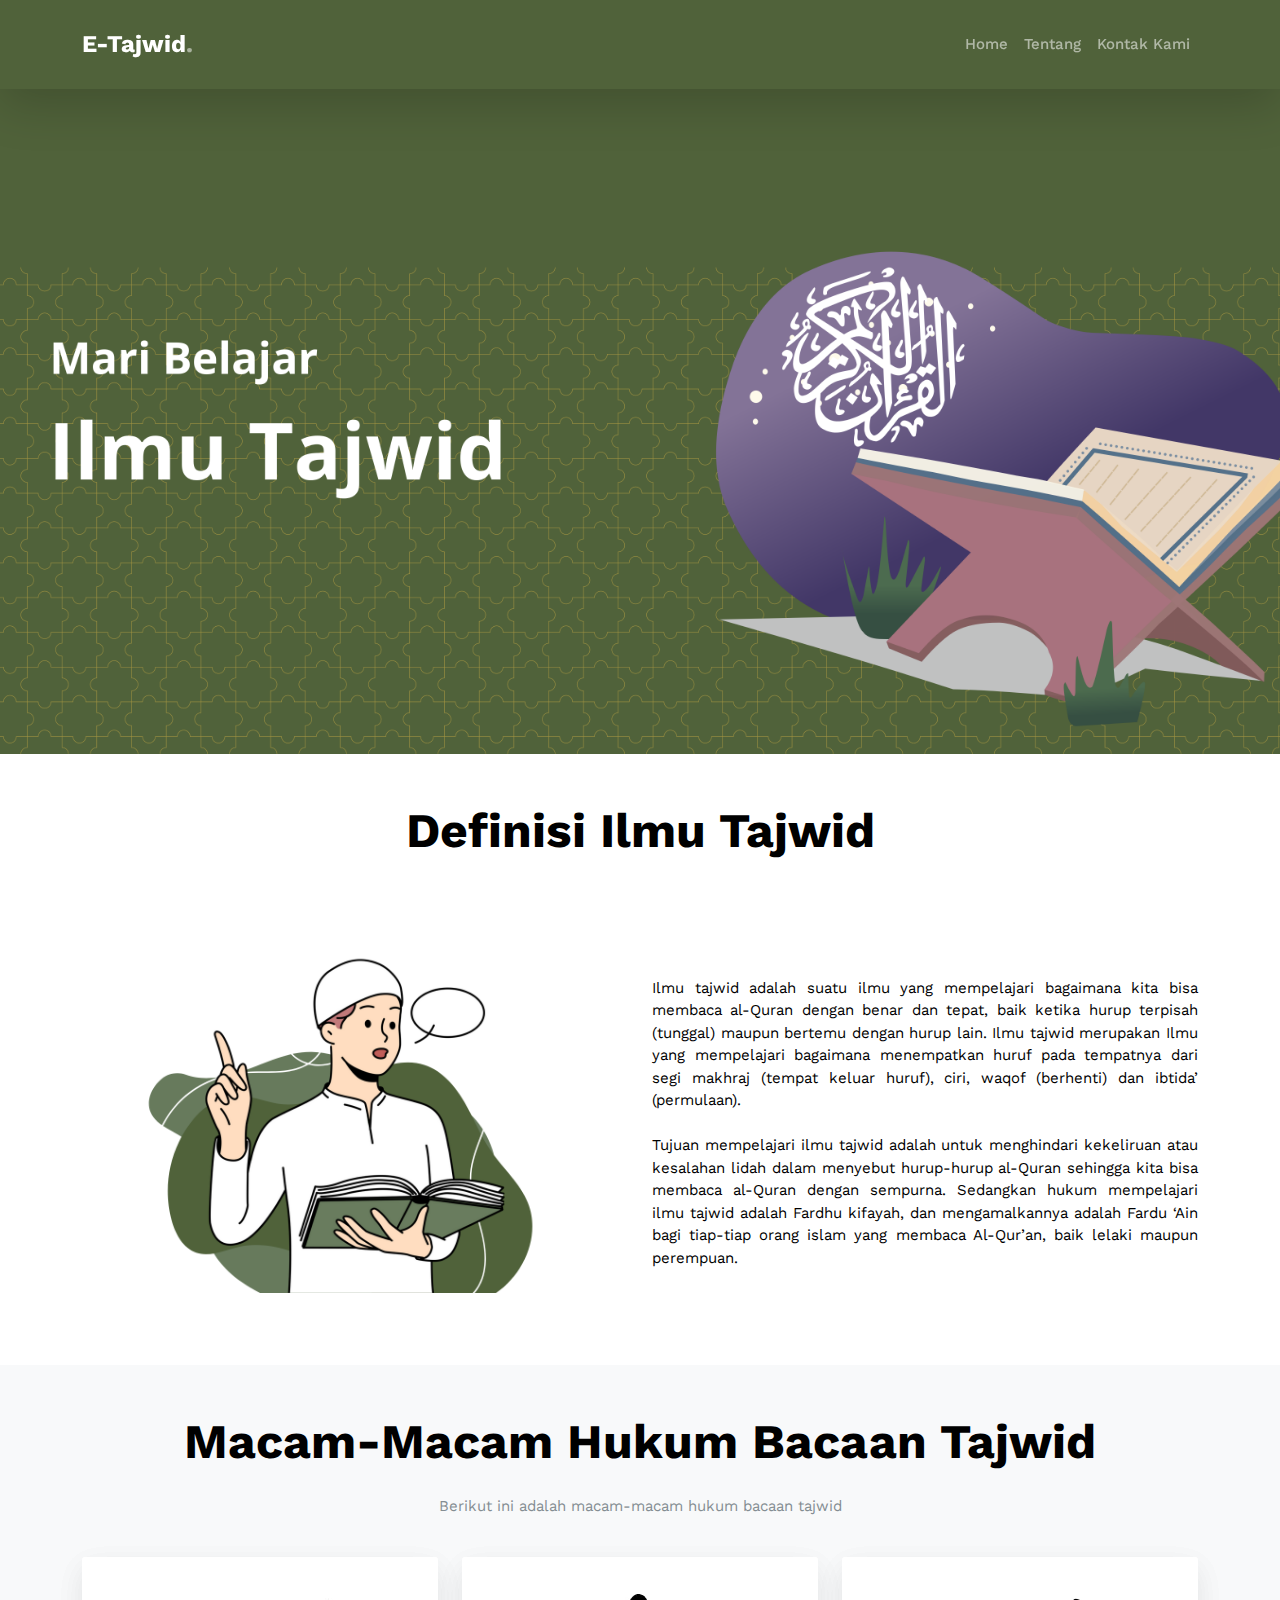
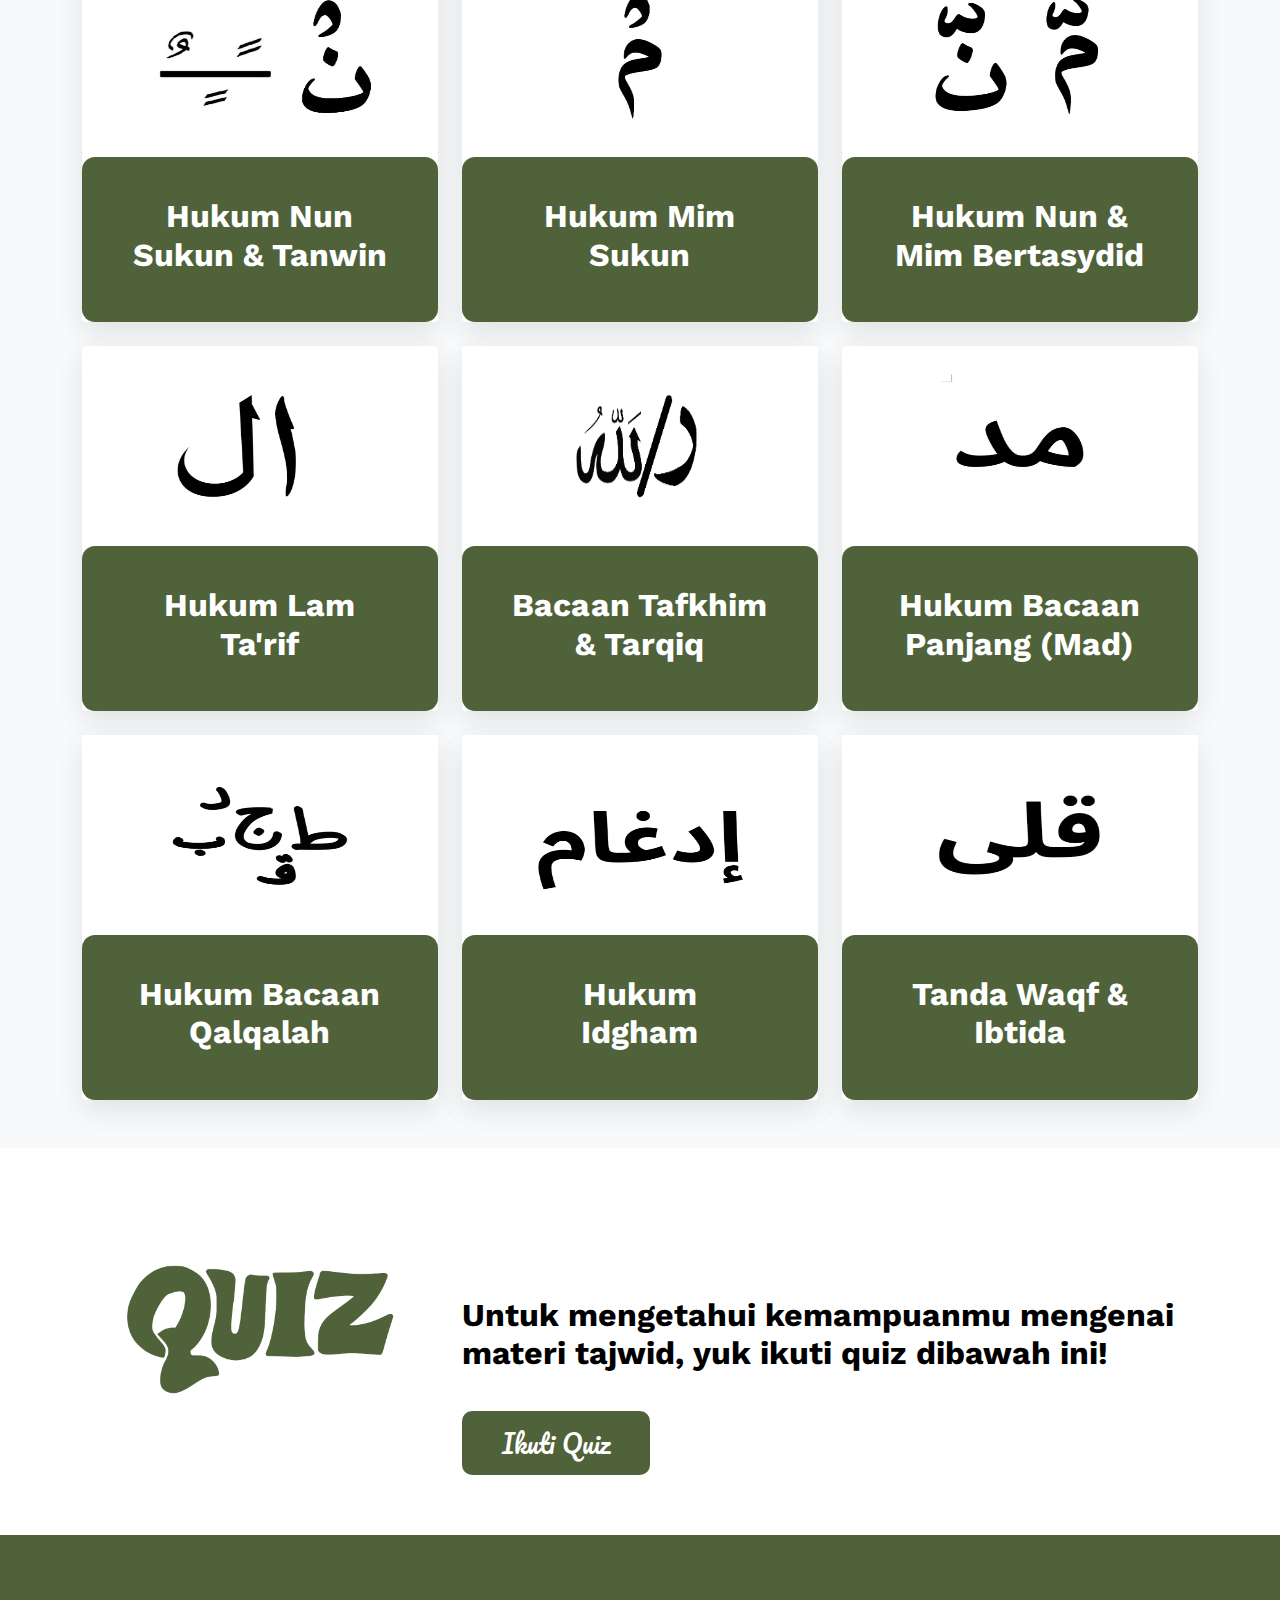
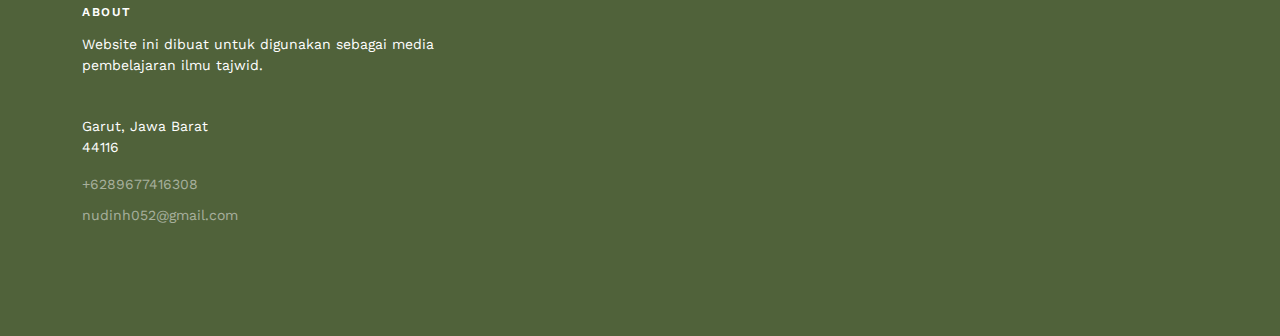
==== commit 249531b1: "gambar final" ====
--- a/index.html
+++ b/index.html
@@ -244,7 +244,7 @@
 				<div class="card crop-img">
 				  <a href="Bacaan Ra.html" class="card d-block">
 				  <img
-					src="./images/waqaf.png"
+					src="./images/waqaf2.jpg"
 					class="card-img-top"
 					width="200"
 					height="200"
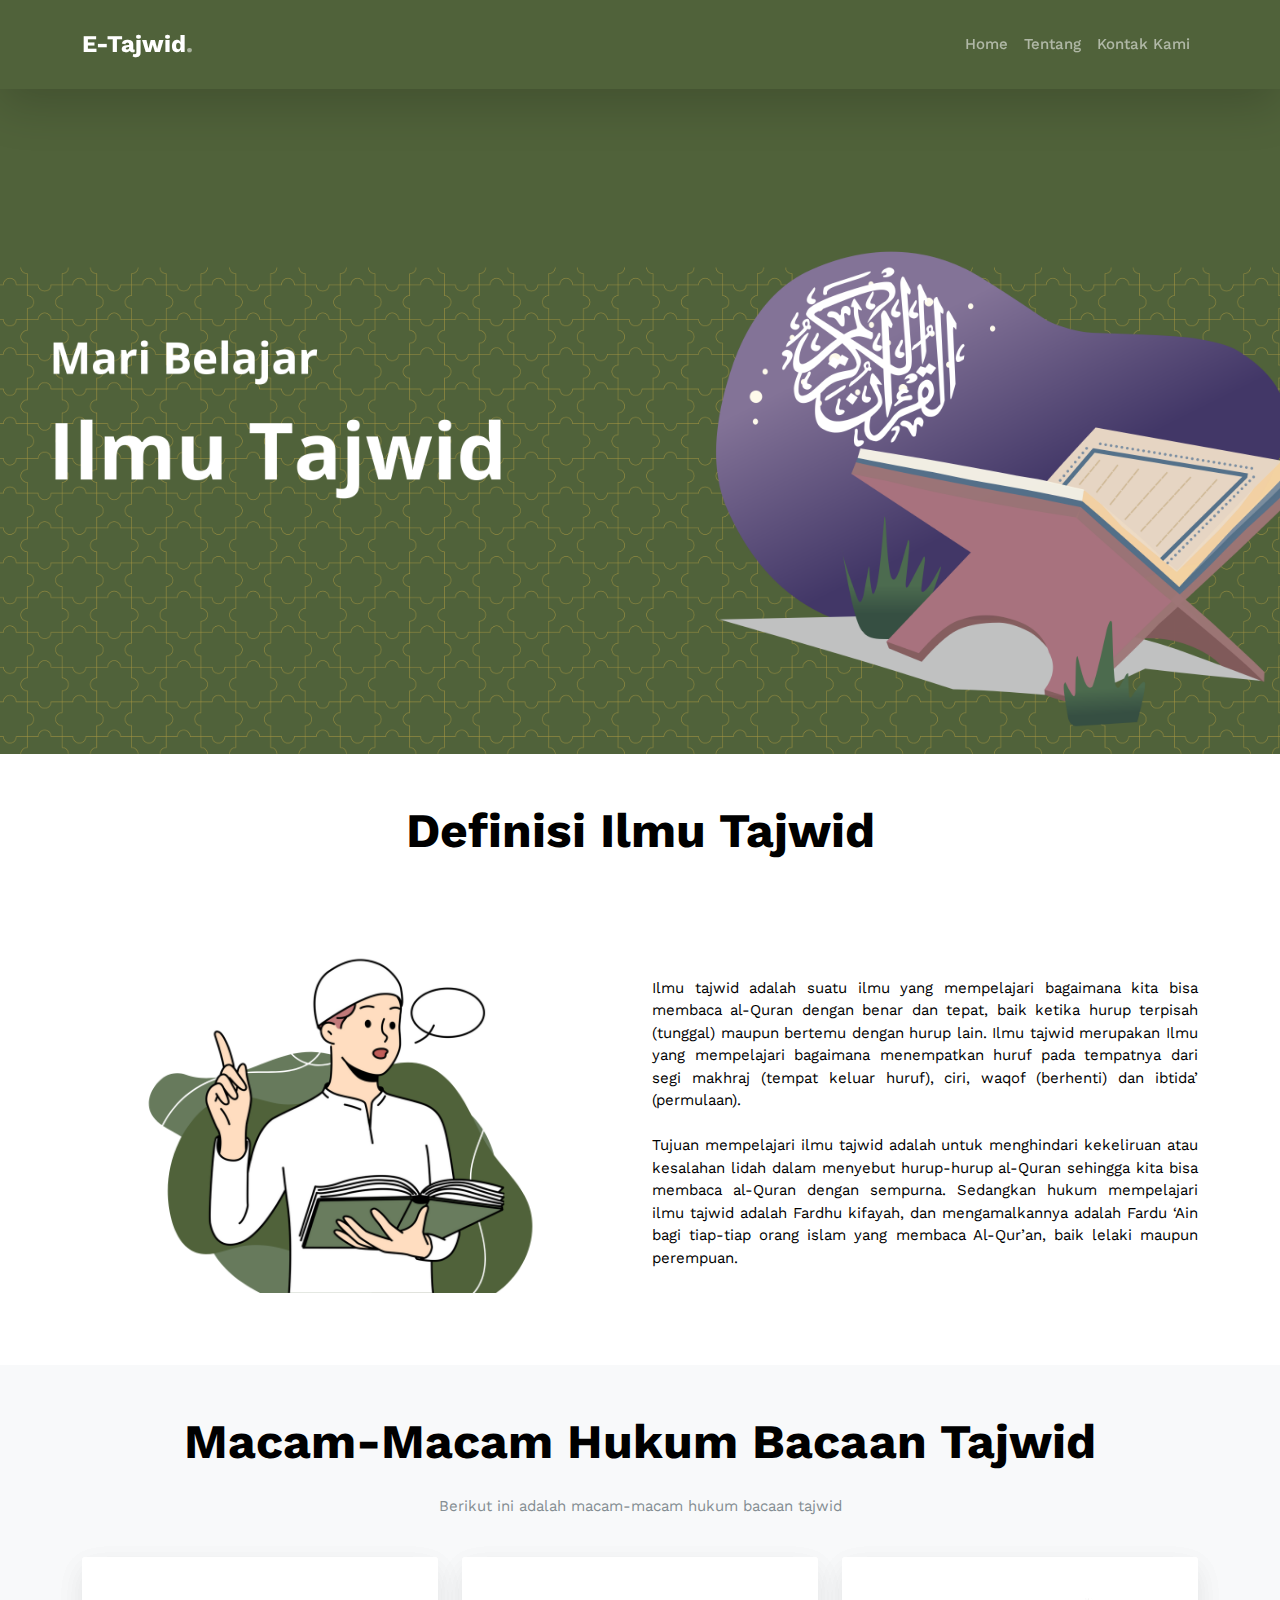
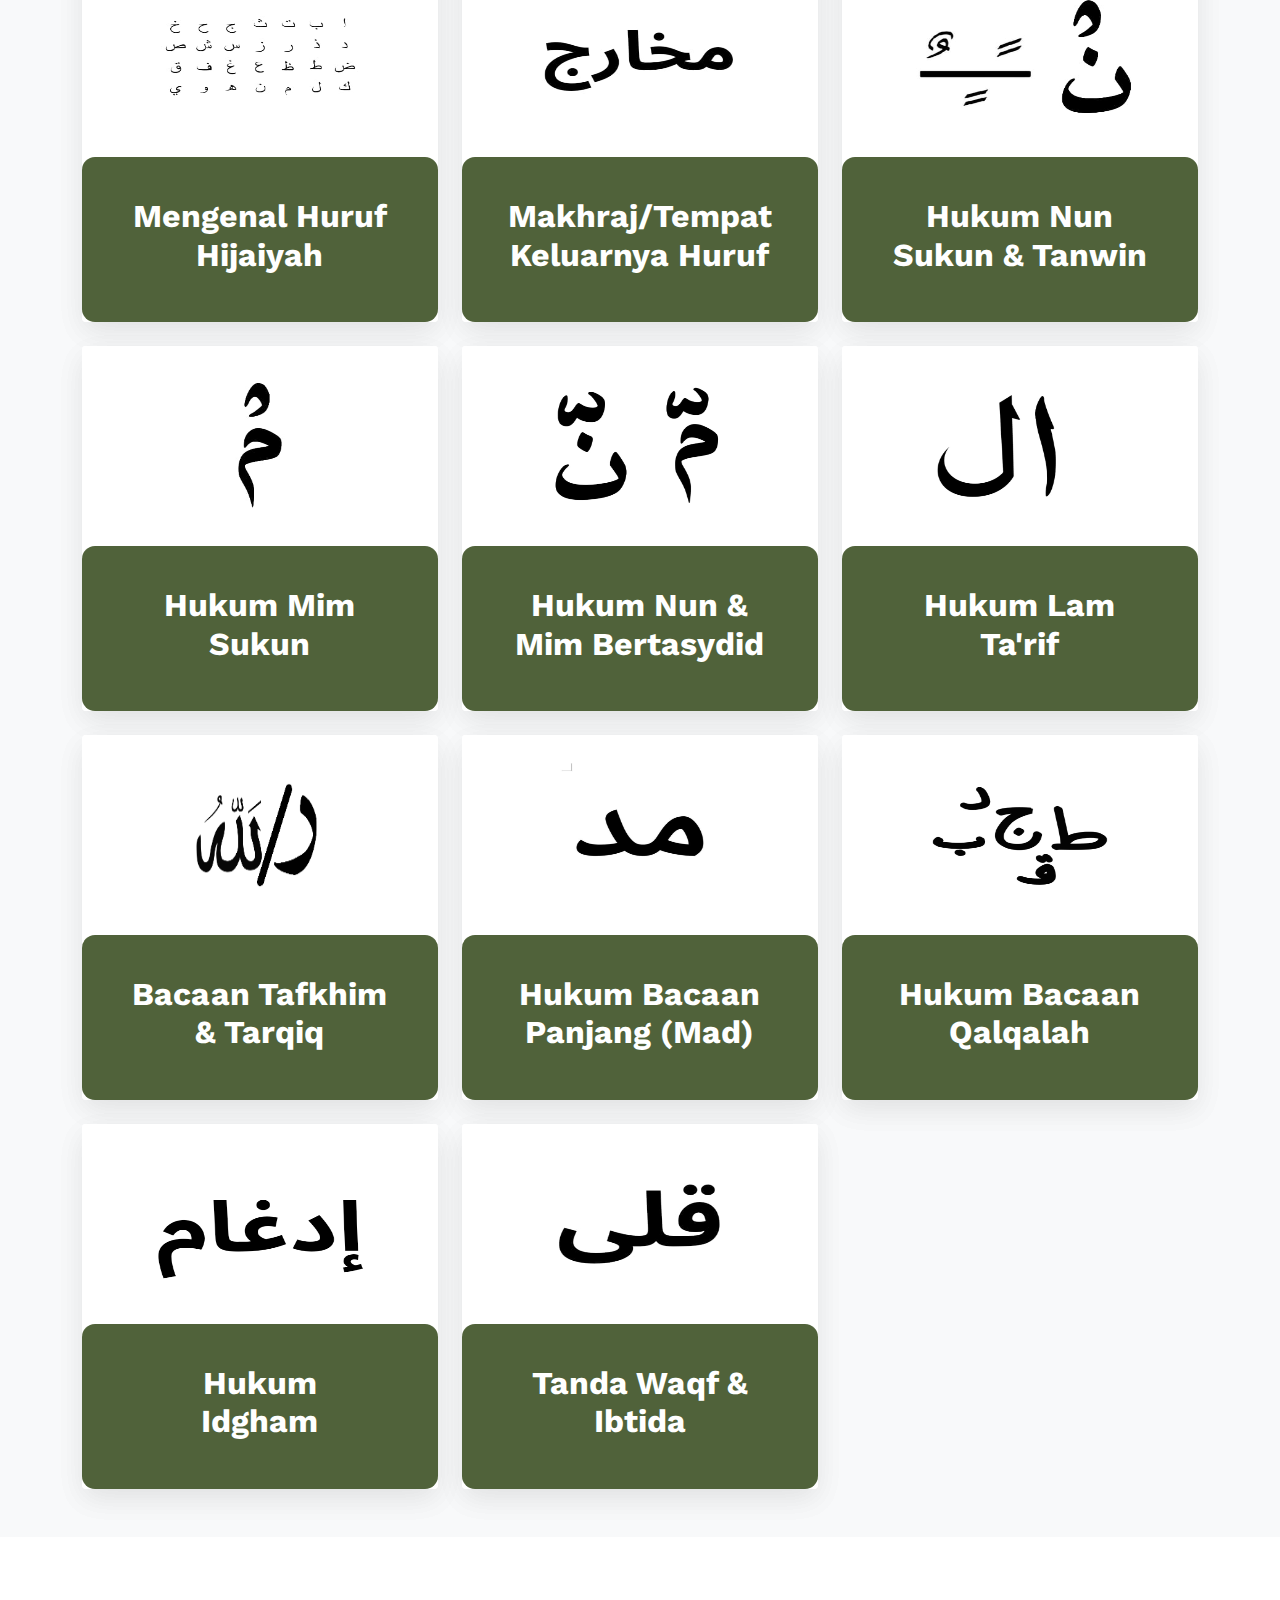
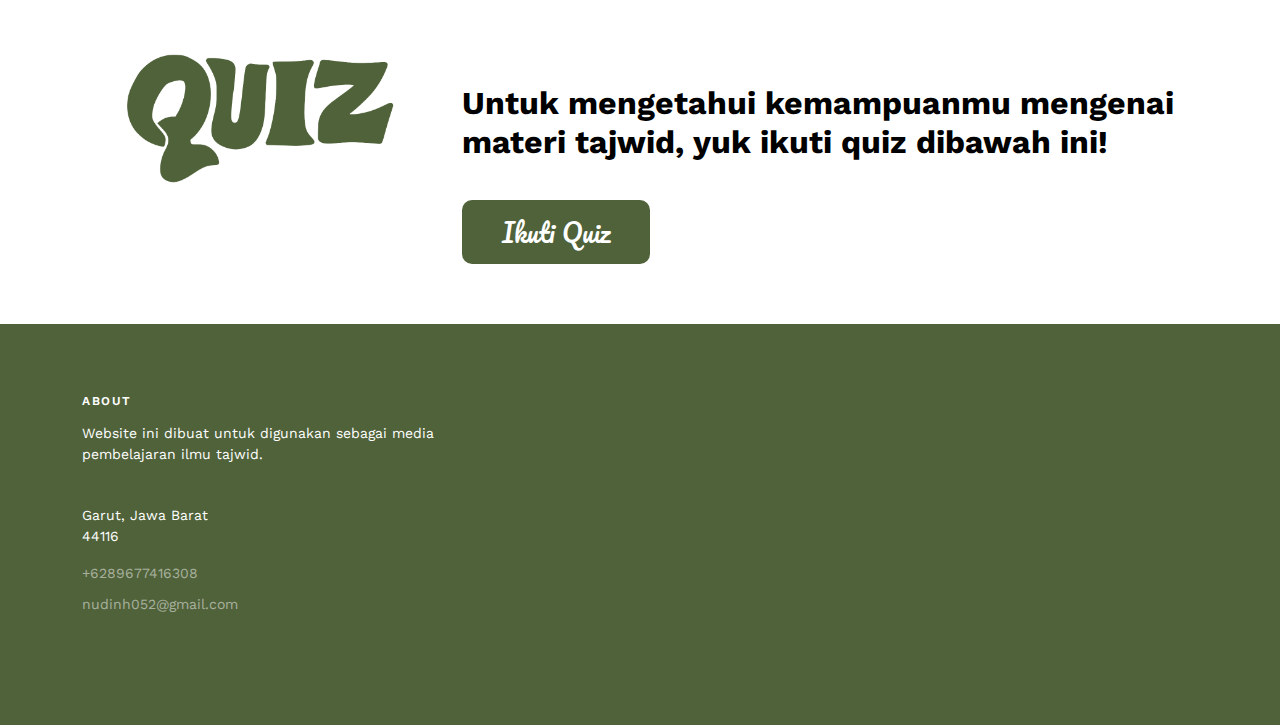
==== commit 8715553c: "fix" ====
--- a/index.html
+++ b/index.html
@@ -113,6 +113,38 @@
 		  </p>
 		  <div class="row pt-4 gx-4 gy-4">
 			<div class="col-md-4">
+				<div class="card crop-img">
+				  <a href="hijaiyah.html" class="card d-block">
+				  <img
+					src="./images/hijaiyah1.jpg"
+					class="card-img-top"
+					width="200"
+					height="200"
+				  />
+				  <div class="card-body">
+					<h2 class="card-title">Mengenal Huruf Hijaiyah </h2>
+					
+				  </div>
+			  </a>
+				</div>
+			  </div>
+			<div class="col-md-4">
+				<div class="card crop-img">
+				  <a href="Makhraj.html" class="card d-block">
+				  <img
+					src="./images/Makhraj.jpg"
+					class="card-img-top"
+					width="200"
+					height="200"
+				  />
+				  <div class="card-body">
+					<h2 class="card-title">Makhraj/Tempat Keluarnya Huruf</h2>
+					
+				  </div>
+			  </a>
+				</div>
+			  </div>
+			<div class="col-md-4">
 			  <div class="card crop-img">
 				<a href="Nun Sukun.html" class="card d-block">
 				<img
@@ -271,7 +303,7 @@
                     <h2 class="text-black">Untuk mengetahui kemampuanmu mengenai materi tajwid, yuk ikuti quiz dibawah ini!</h2>
 					<br>
 					<br>
-					<a href="https://quizizz.com/admin/quiz/660125976135f8e9b657a6ed?source=quiz_share" class="tombol-aktif animasi biru">Ikuti Quiz</a>
+					<a href="https://quizizz.com/join/quiz/660125976135f8e9b657a6ed/start?studentShare=true" class="tombol-aktif animasi biru">Ikuti Quiz</a>
                     </div>
                 </div>
             </div>
--- a/css/style.css
+++ b/css/style.css
@@ -222,6 +222,14 @@
   transition: opacity .5s ease-out, visibility 0s linear 0s;
   visibility: visible;
   opacity: 1;
+}
+.img{
+  width: 70%;
+}
+@media all and (max-width: 480px){
+  img{
+    width: 100%;
+  }
 }
 
 
